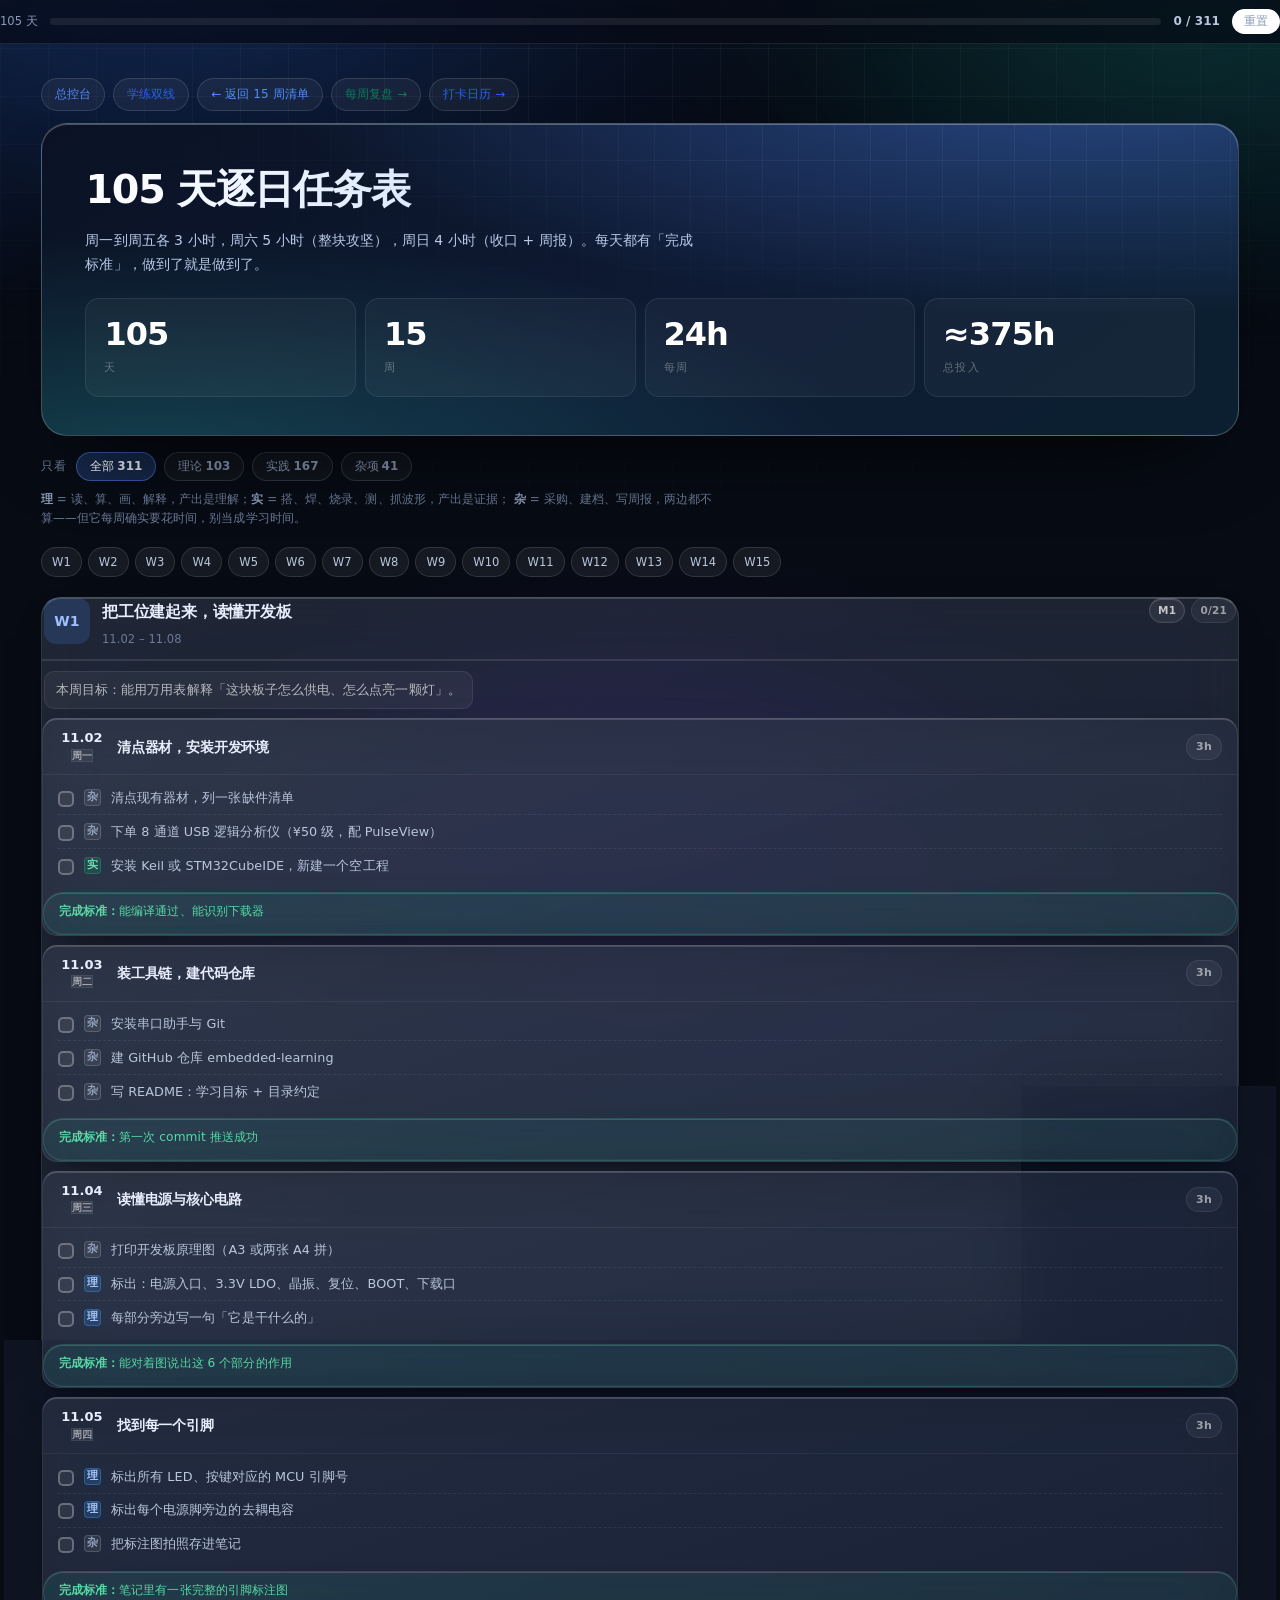
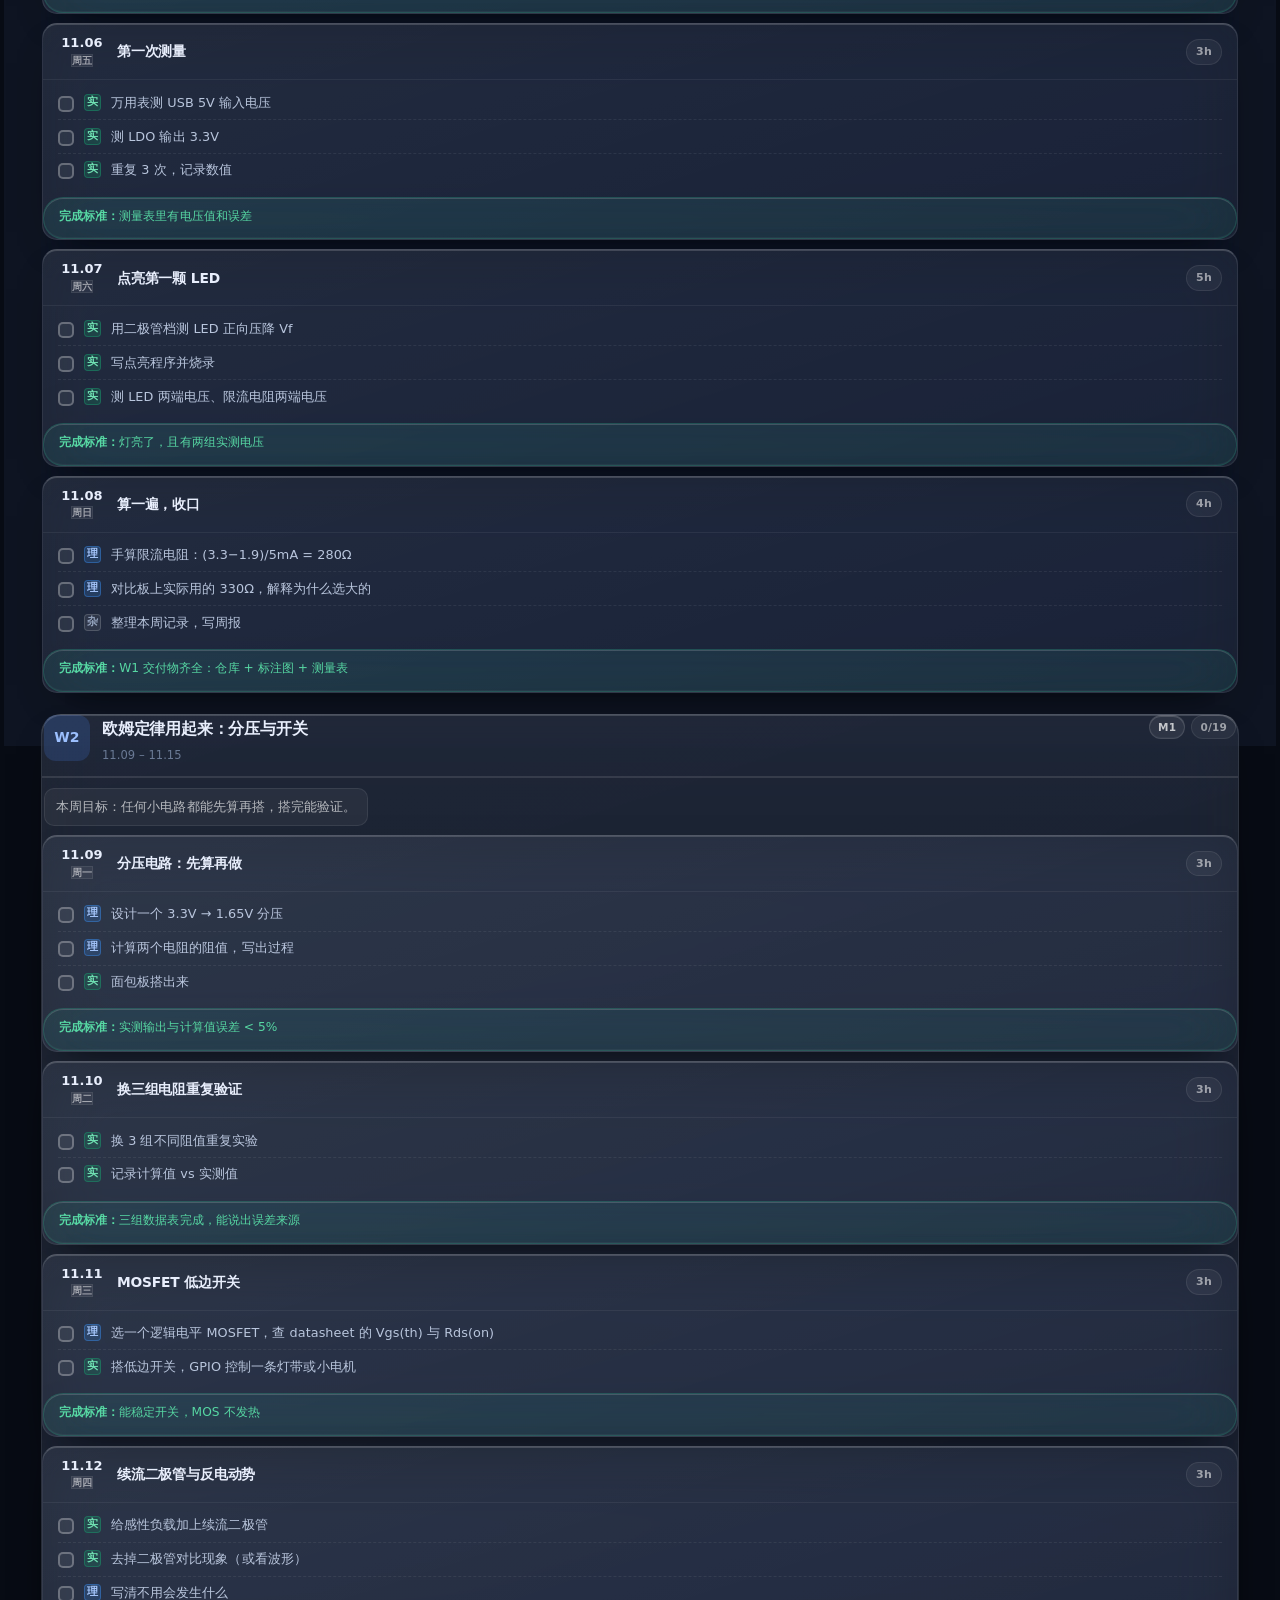
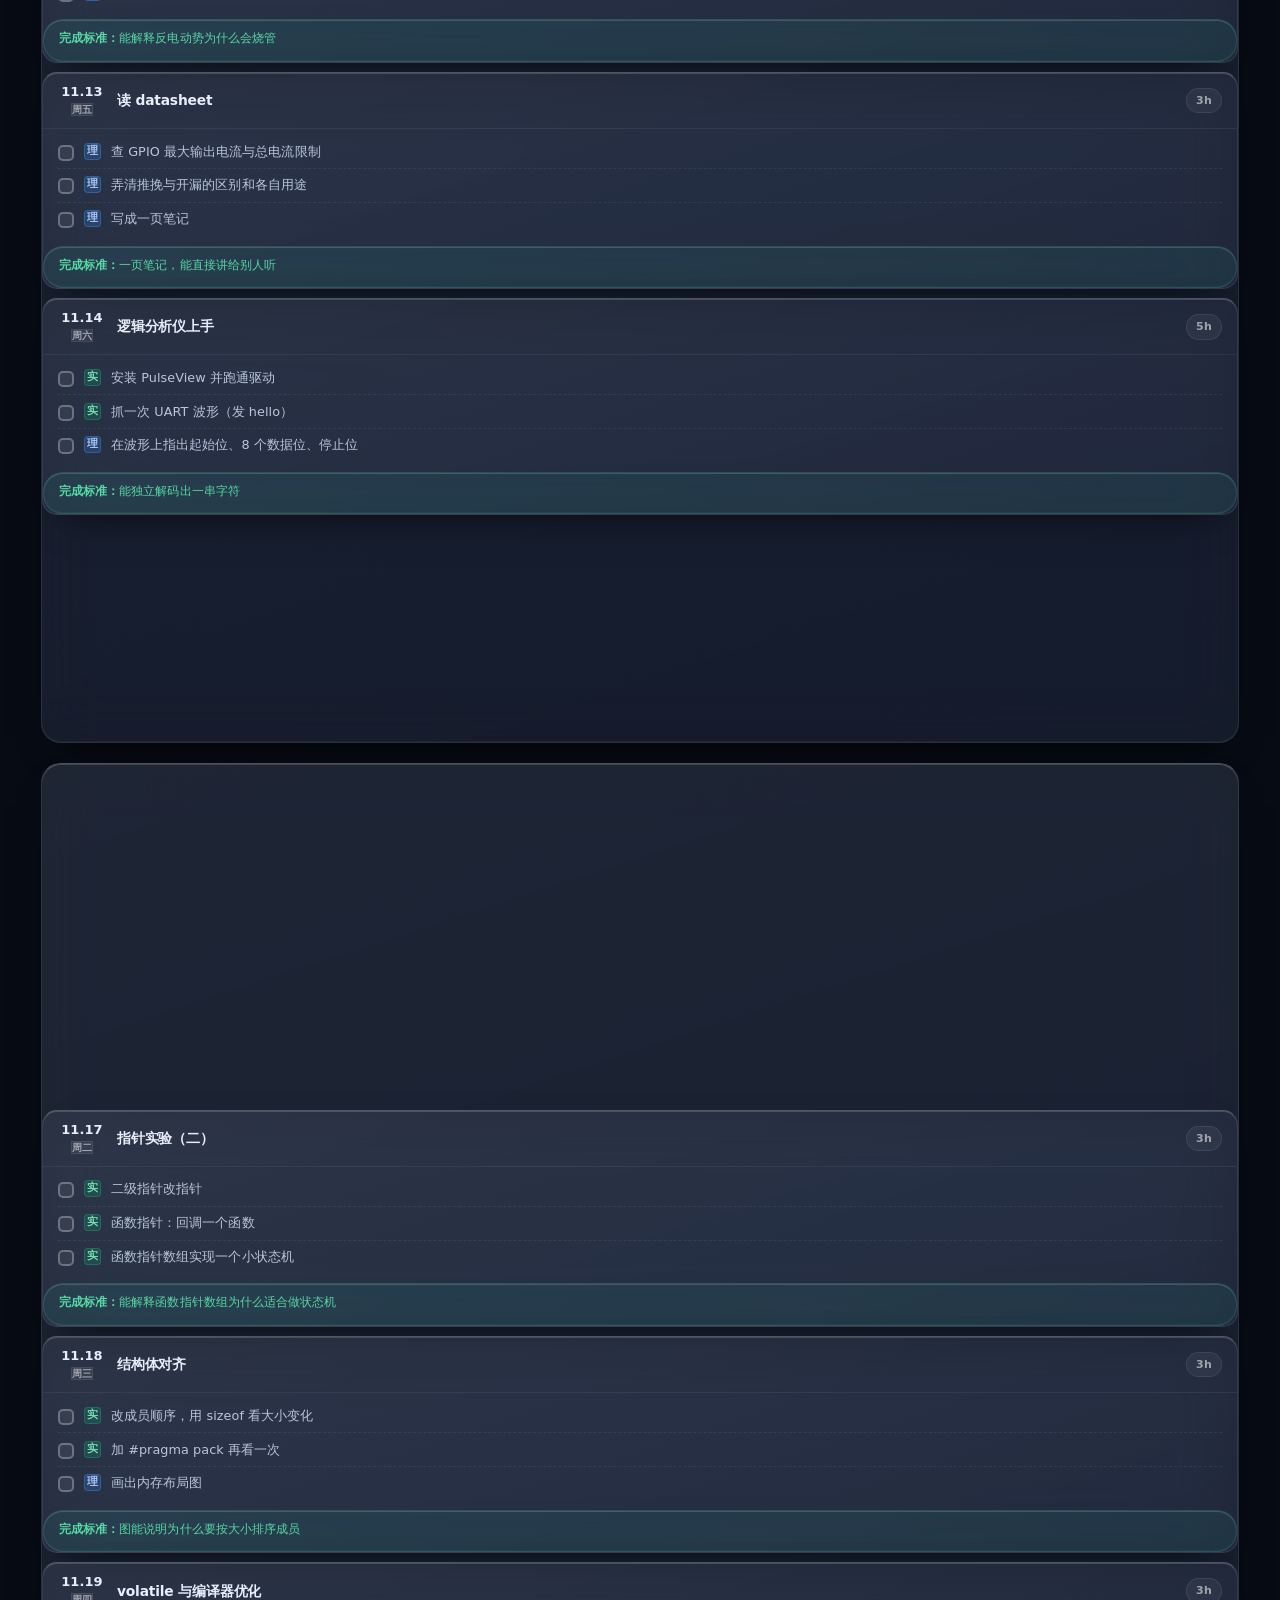
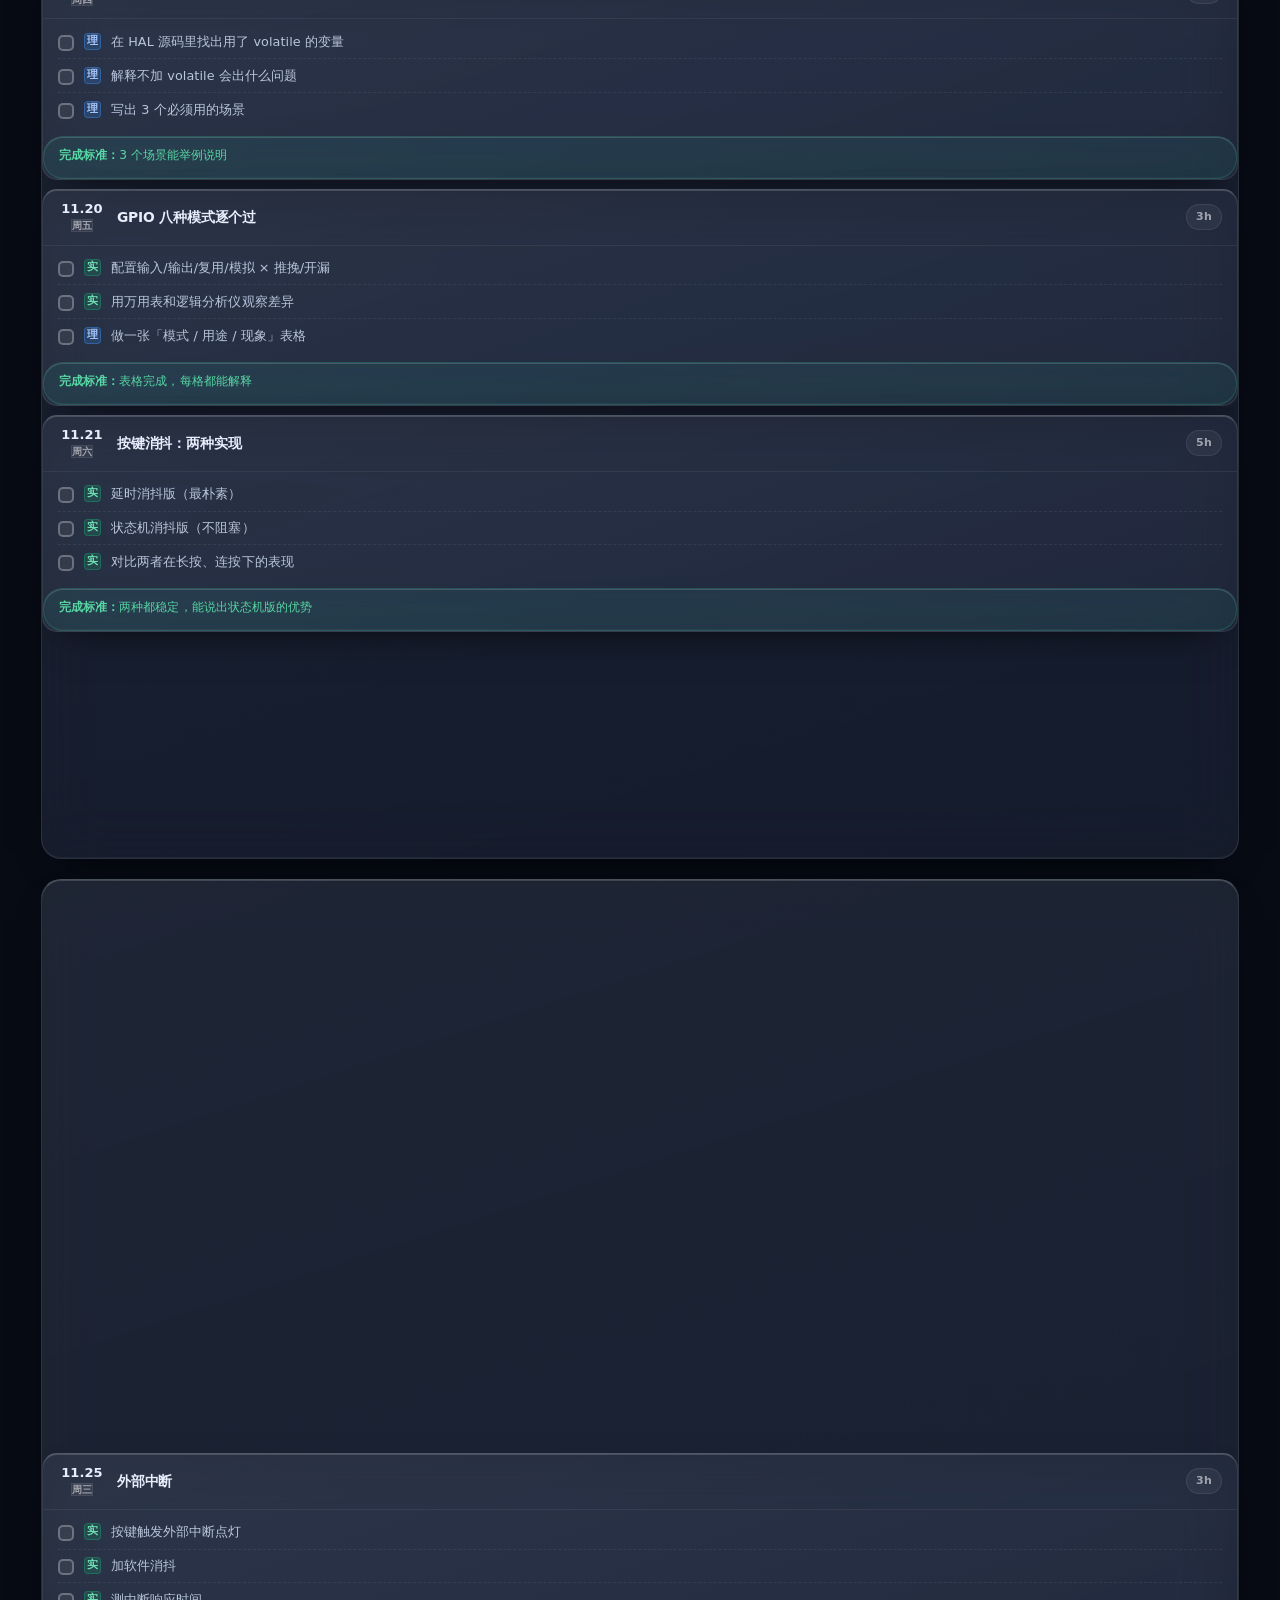
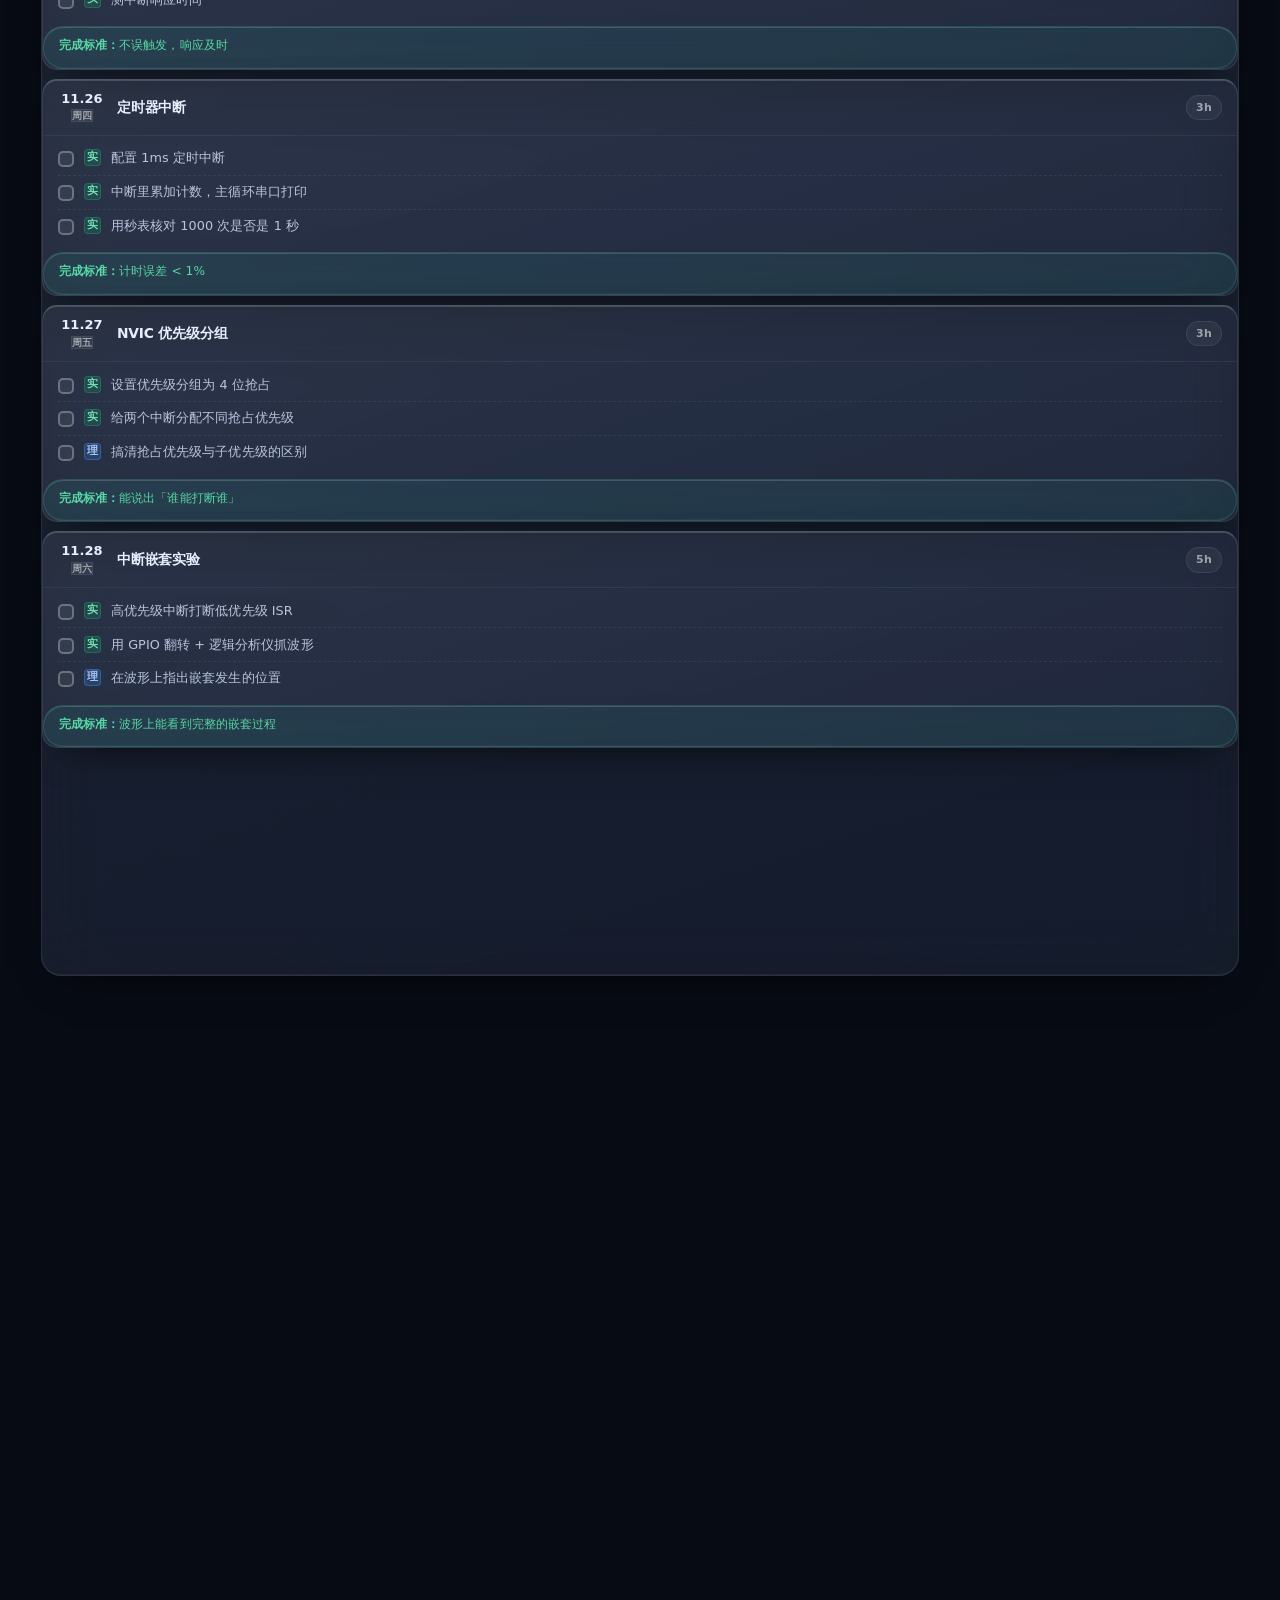
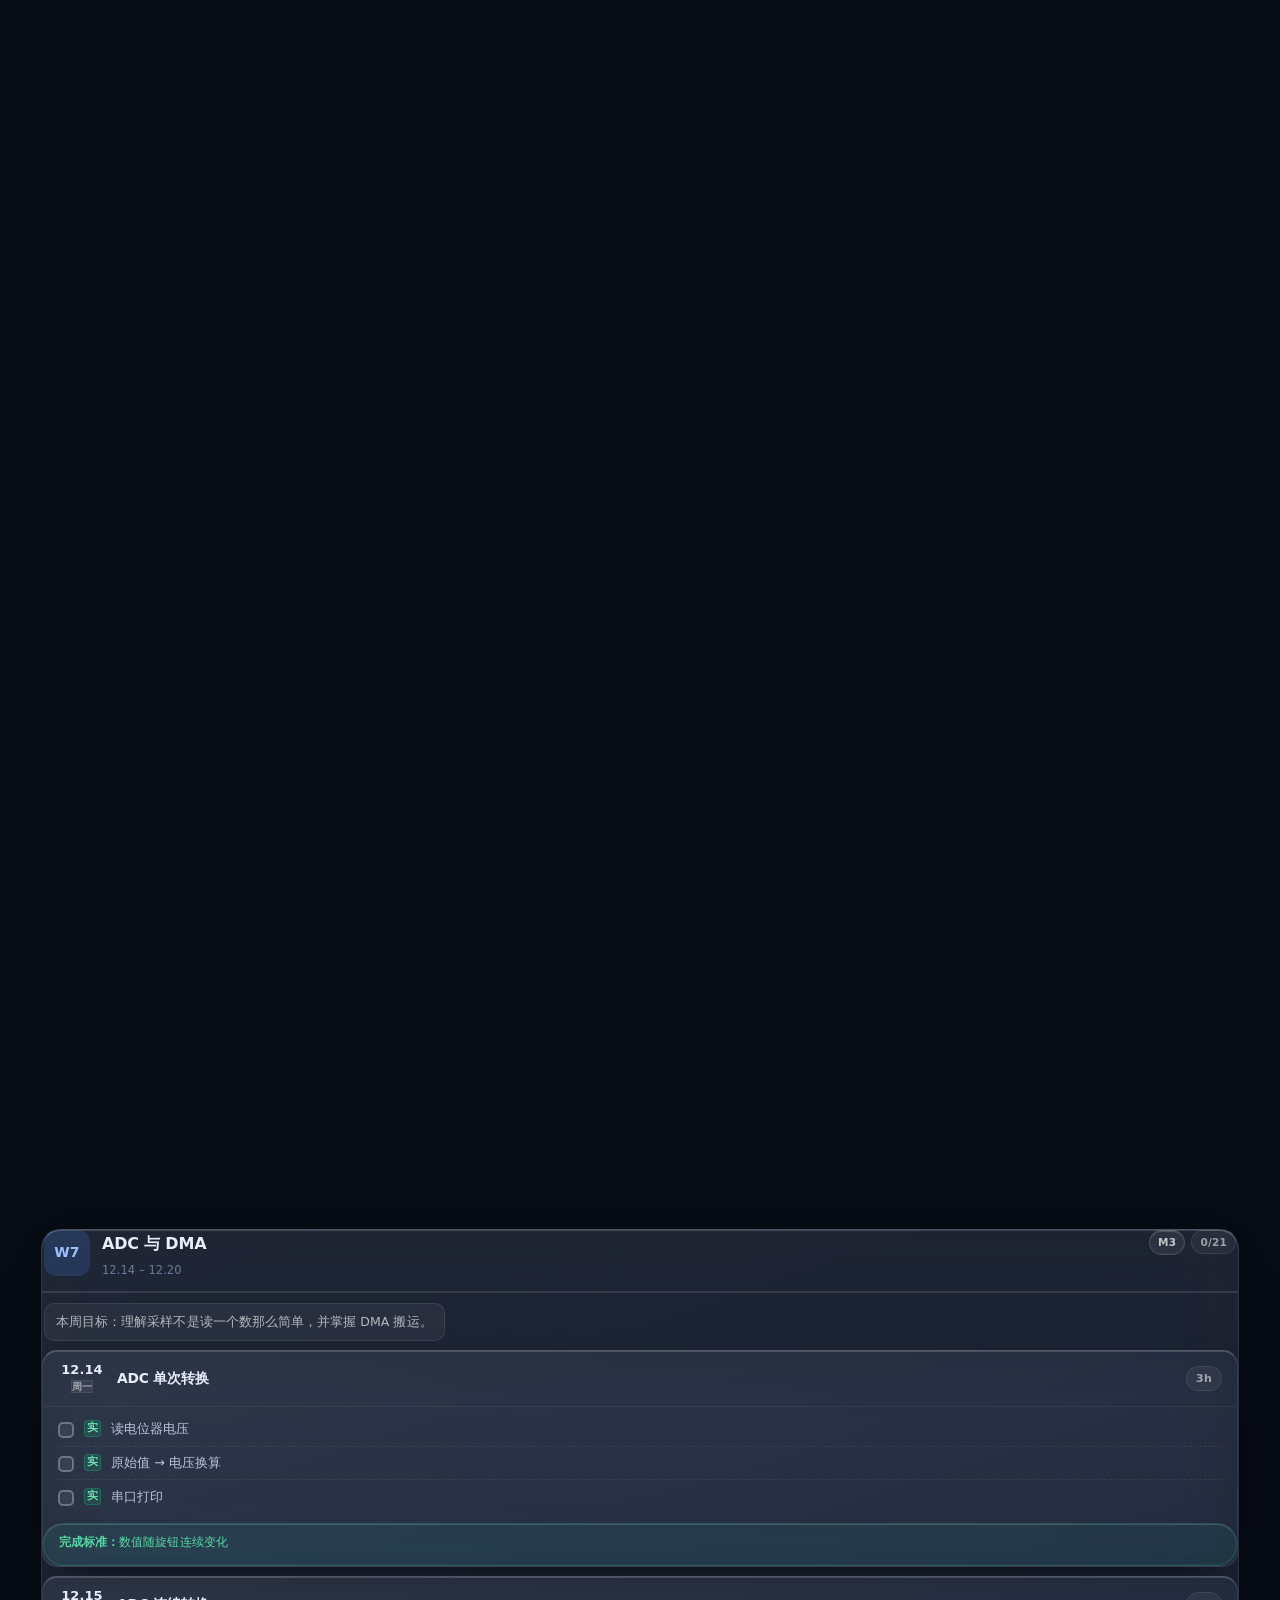
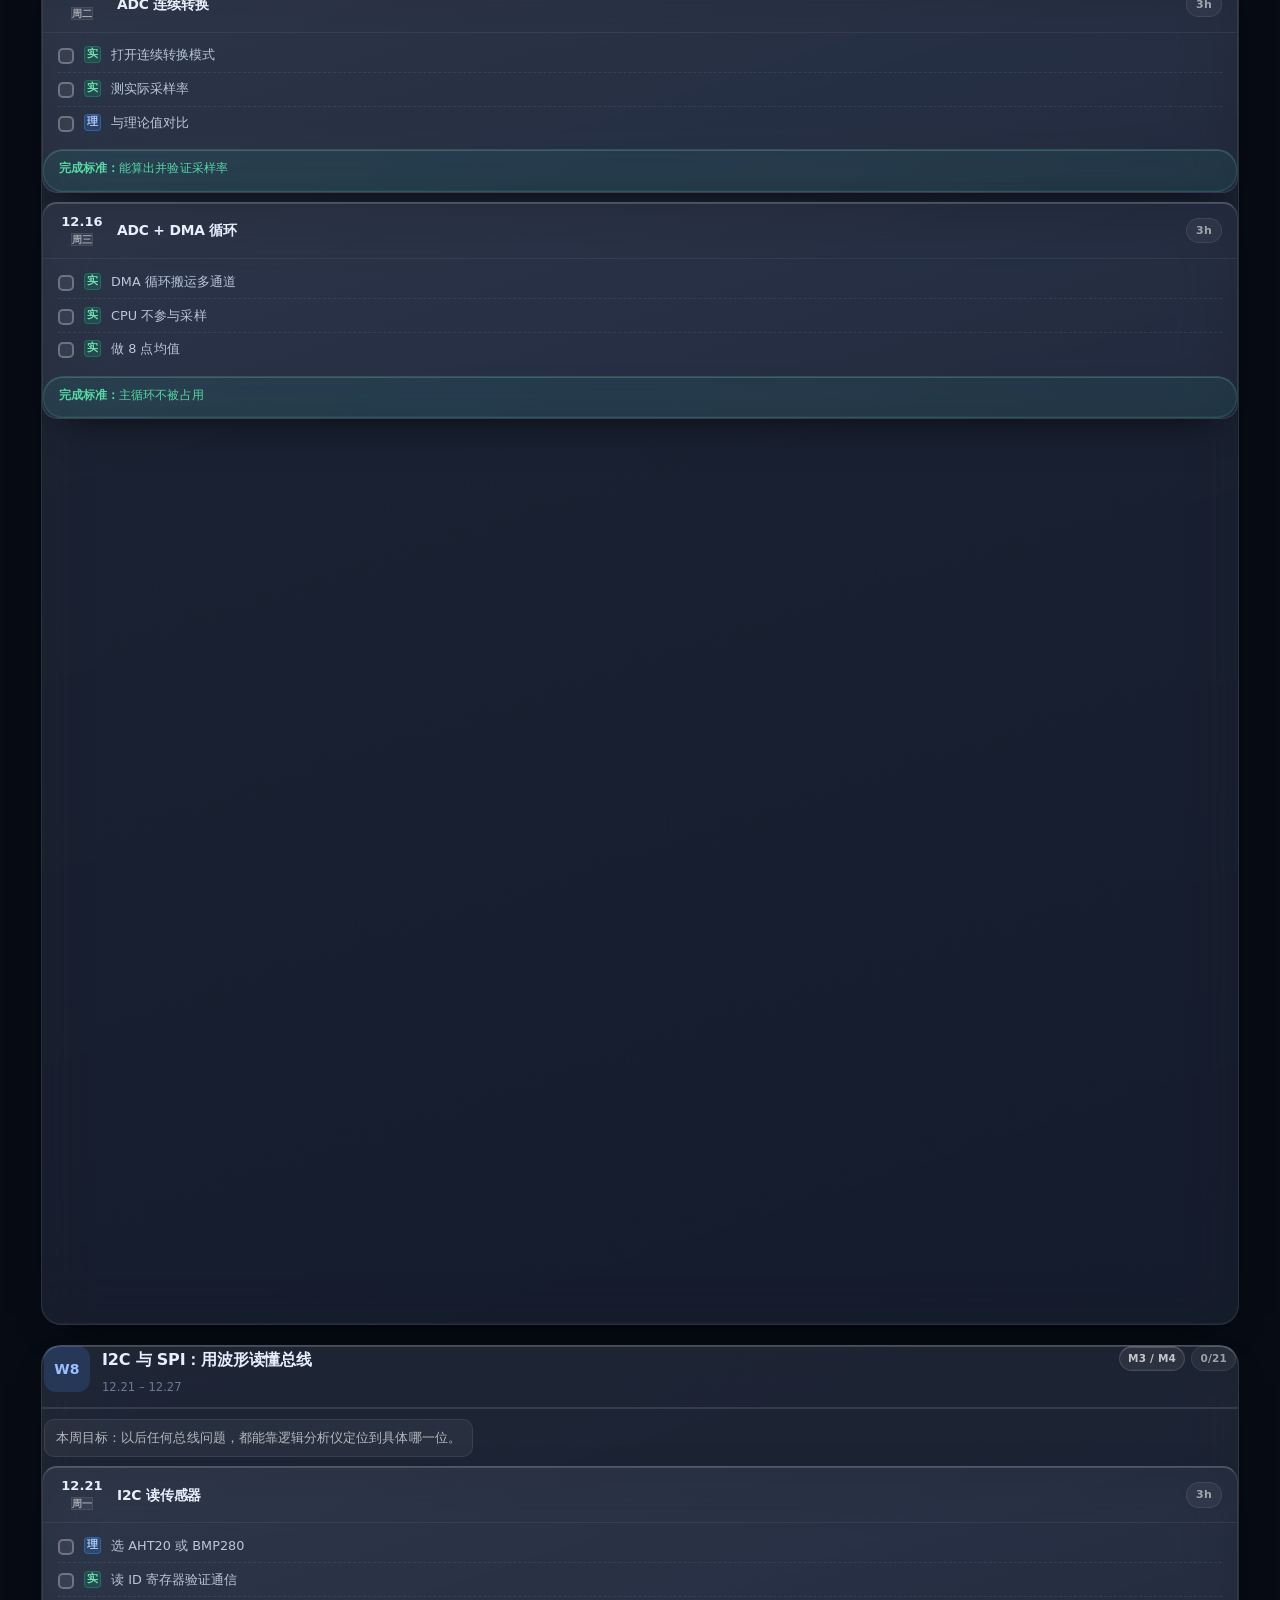
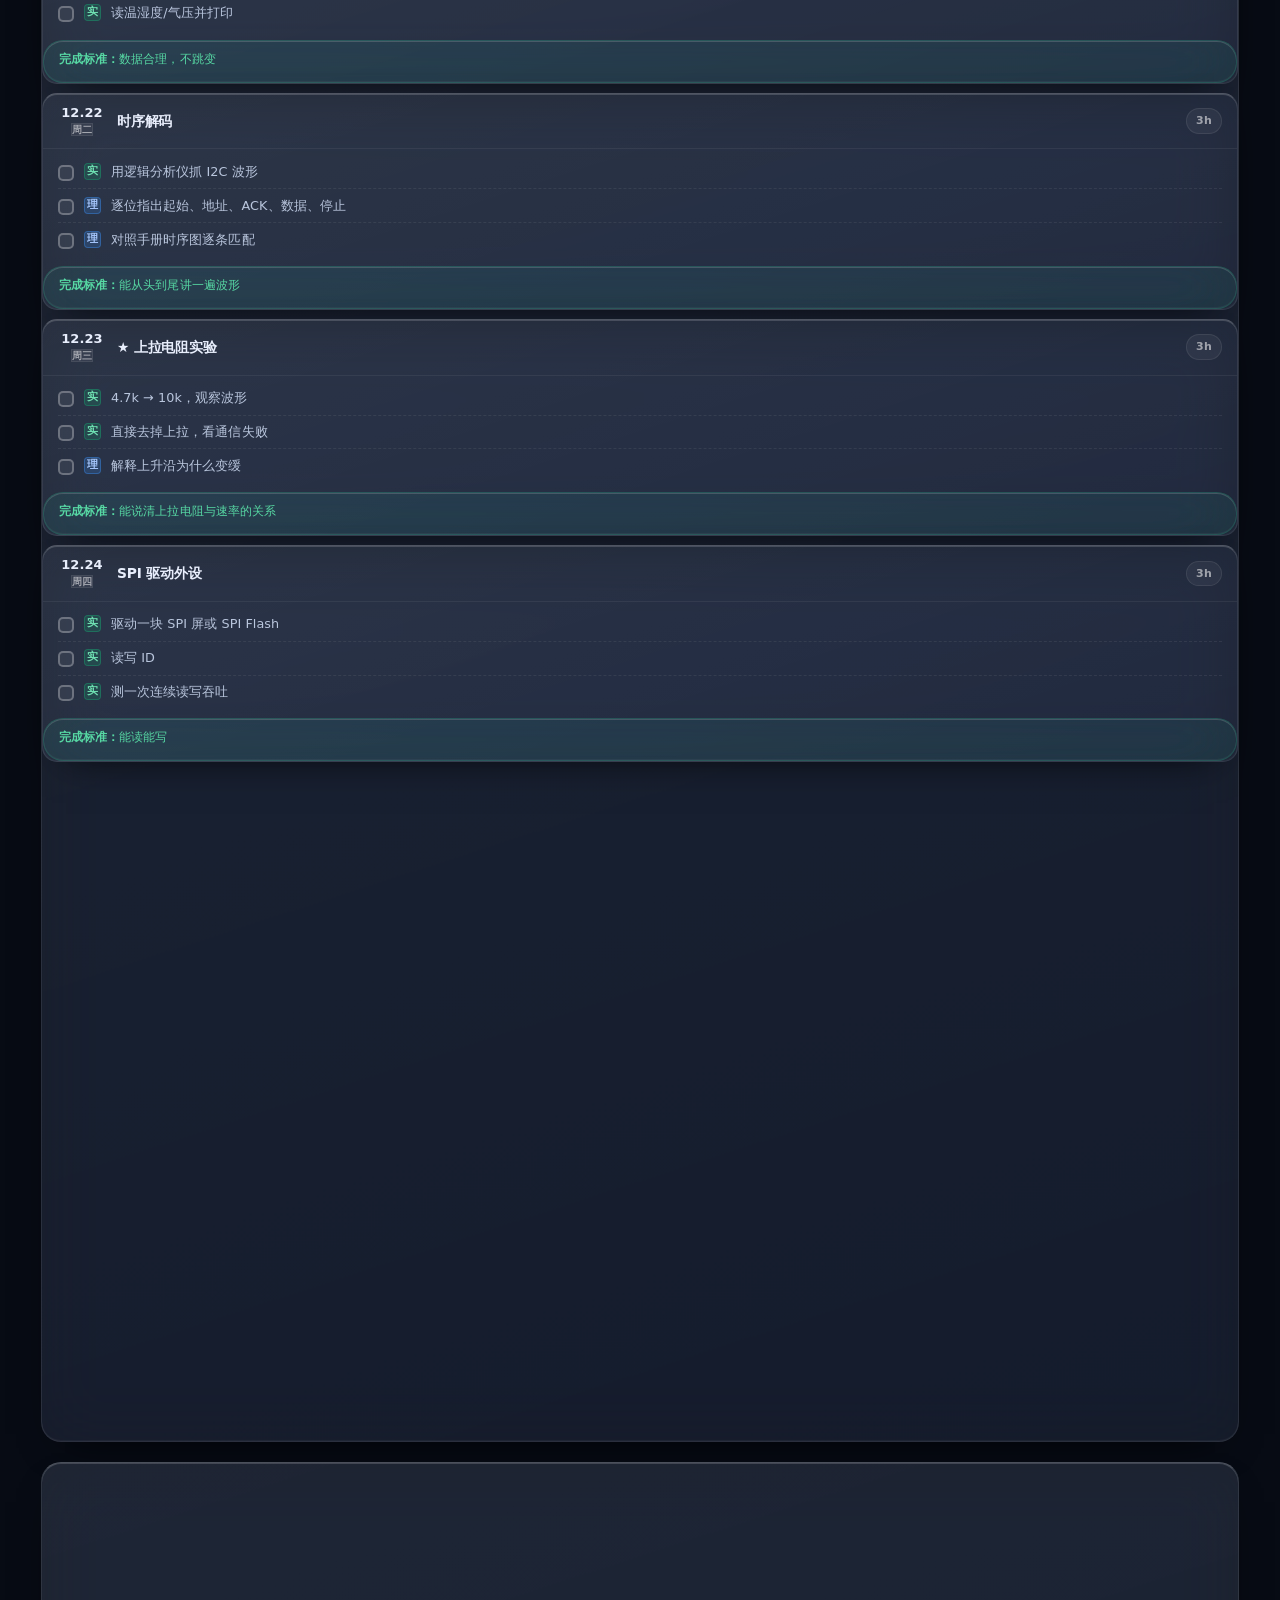
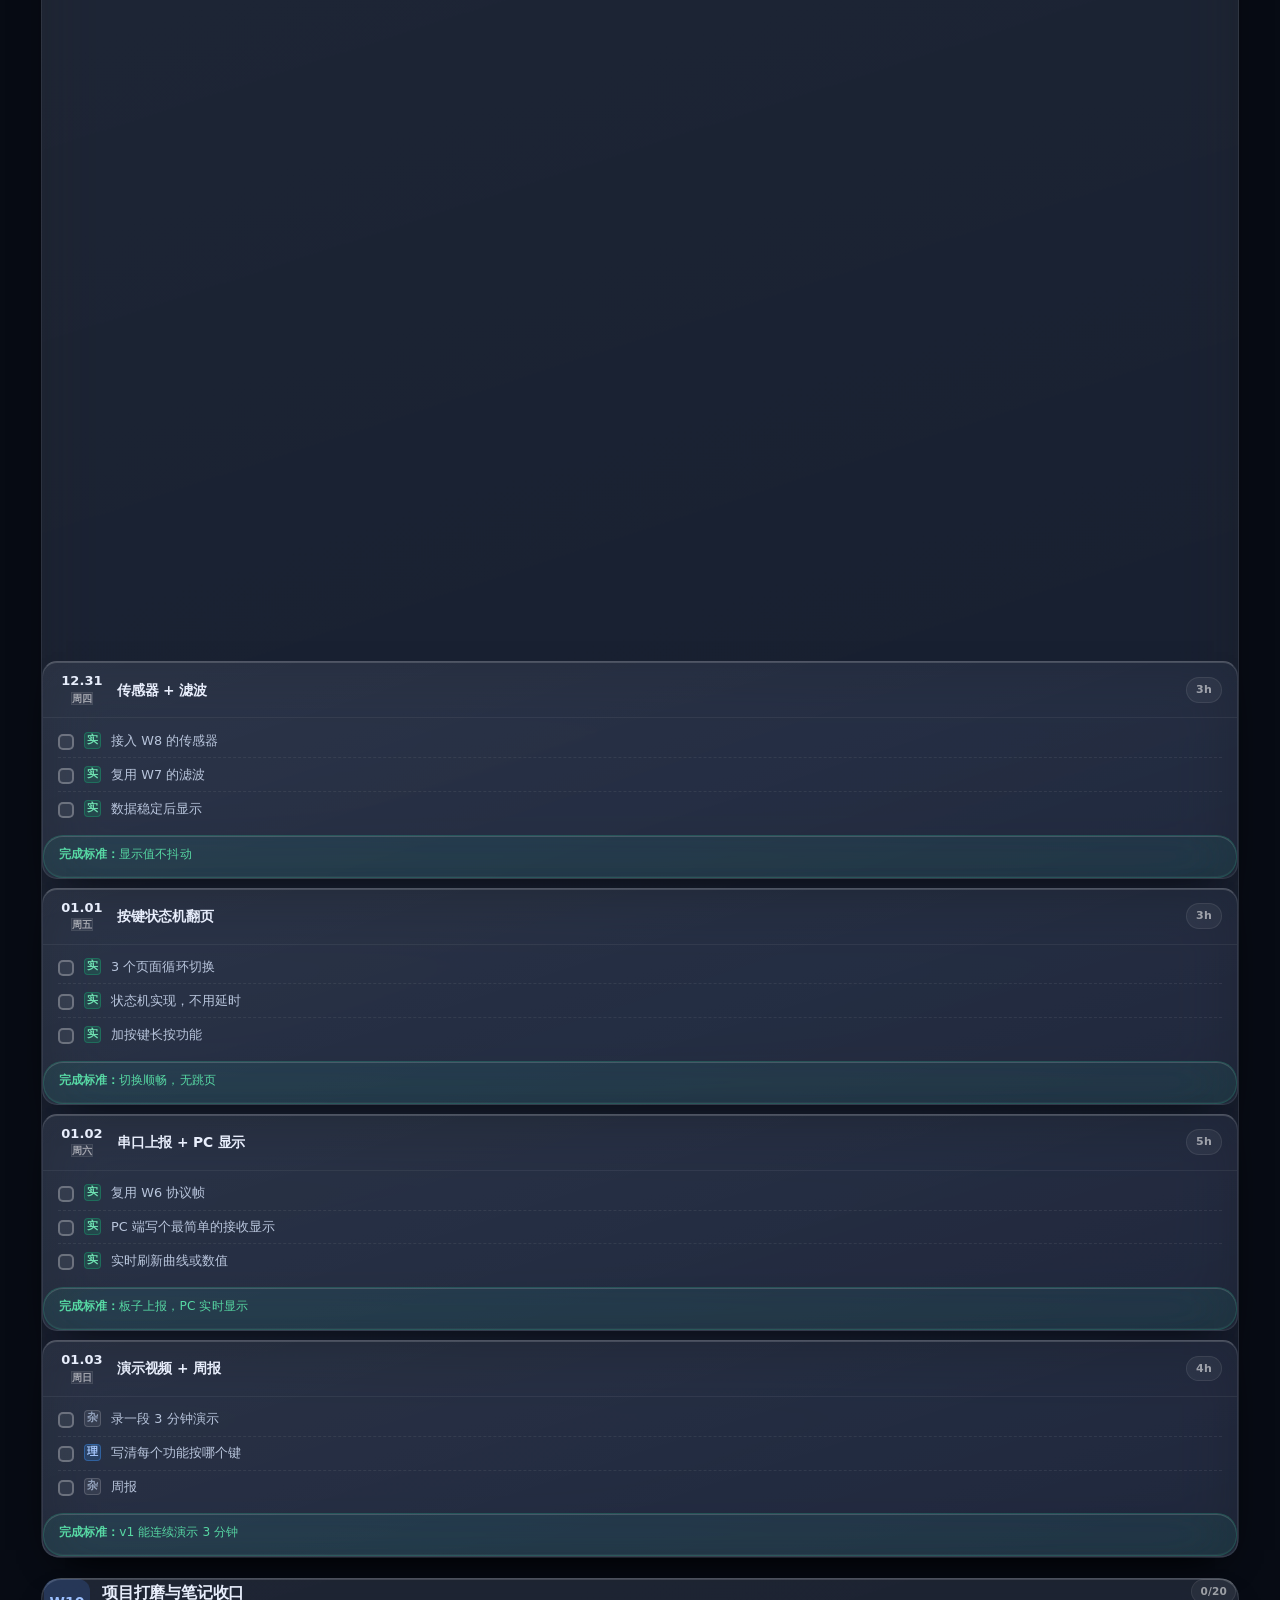
==== 105天逐日任务表.html @ 81064084 "初始化嵌入式学习站：14 个页面、设计系统与计划数据脚本 Co-Authored-By: Claude Sonnet 5 <noreply@anthropic.com>" ====
<!DOCTYPE html>
<html lang="zh-CN">
<head>
<meta charset="UTF-8">
<meta name="viewport" content="width=device-width, initial-scale=1">
<title>105 天逐日任务表 · 2026.11.02 → 2027.02.14</title>
<style>
  :root{
    --ink:#0f172a; --ink2:#334155; --ink3:#64748b; --ink4:#94a3b8;
    --line:#dde5f4; --line2:#eef2fa;
    --blue:#1d4ed8; --blue-soft:#eef3ff;
    --teal:#0f766e; --teal-soft:#e9faf6;
    --amber:#b45309; --amber-soft:#fff8e8;
    --green:#0b7a5a; --green-soft:#e9f9f2; --green-line:#cdeee0;
    --bg:#f5f7fc;
  }
  *{box-sizing:border-box}
  html{scroll-behavior:smooth;scroll-padding-top:86px}
  body{margin:0;color:var(--ink);line-height:1.68;
    font-family:"PingFang SC","Microsoft YaHei","Segoe UI",system-ui,-apple-system,sans-serif;
    background:radial-gradient(1000px 500px at 4% -8%,#e4edff 0%,transparent 58%),
               radial-gradient(900px 460px at 100% 1%,#e5f7f3 0%,transparent 52%),var(--bg);
    -webkit-font-smoothing:antialiased}

  .wrap{max-width:980px;margin:0 auto;padding:30px 20px 90px}

  /* sticky top */
  .topbar{position:sticky;top:0;z-index:50;background:rgba(245,247,252,.92);backdrop-filter:blur(10px);
    border-bottom:1px solid var(--line);margin:0 -20px;padding:9px 20px}
  .topbar-in{max-width:980px;margin:0 auto;display:flex;align-items:center;gap:12px}
  .topbar .lbl{font-size:11.5px;color:var(--ink3);white-space:nowrap}
  .bar{flex:1;height:7px;background:var(--line2);border-radius:99px;overflow:hidden}
  .bar i{display:block;height:100%;width:0;background:linear-gradient(90deg,#1d4ed8,#0f766e);border-radius:99px;transition:width .3s}
  .topbar .pct{font-size:12px;font-weight:800;color:var(--ink2);white-space:nowrap;font-variant-numeric:tabular-nums}
  .topbar button{border:1px solid var(--line);background:#fff;color:var(--ink3);font-size:11.5px;
    border-radius:999px;padding:4px 11px;cursor:pointer;font-family:inherit}
  .topbar button:hover{color:var(--blue);border-color:#bcd0f5}

  /* hero */
  .hero{background:linear-gradient(125deg,#071e4a 0%,#1d4ed8 54%,#0f766e 128%);
    border-radius:20px;padding:32px 34px 28px;color:#fff;position:relative;overflow:hidden;
    box-shadow:0 24px 54px -30px rgba(9,30,74,.7)}
  .hero::after{content:"";position:absolute;right:-80px;top:-110px;width:300px;height:300px;border-radius:50%;
    background:radial-gradient(circle,rgba(255,255,255,.18),transparent 62%)}
  .eyebrow{margin:0 0 8px;font-size:11px;letter-spacing:.32em;opacity:.66}
  .hero h1{margin:0;font-size:clamp(22px,3.1vw,31px);font-weight:800;letter-spacing:.02em}
  .hero .lead{margin:10px 0 0;max-width:620px;font-size:13.6px;opacity:.92}
  .facts{display:grid;grid-template-columns:repeat(auto-fit,minmax(126px,1fr));gap:9px;margin-top:22px}
  .fact{background:rgba(255,255,255,.12);border:1px solid rgba(255,255,255,.2);border-radius:10px;padding:10px 12px}
  .fact b{display:block;font-size:18px;font-weight:800;line-height:1.2}
  .fact span{font-size:11px;opacity:.8}

  /* week nav */
  .nav{margin-top:18px;display:flex;flex-wrap:wrap;gap:6px}
  .nav a{font-size:11.5px;text-decoration:none;color:var(--ink3);background:#fff;border:1px solid var(--line);
    border-radius:999px;padding:4px 10px;transition:.15s}
  .nav a:hover{background:var(--blue);color:#fff;border-color:var(--blue)}

  /* week block */
  .week{margin-top:26px}
  .wkhead{display:flex;align-items:flex-start;gap:12px;padding:0 2px 10px;border-bottom:2px solid var(--line);flex-wrap:wrap}
  .wkn{flex:0 0 auto;min-width:46px;height:46px;border-radius:12px;display:grid;place-items:center;
    background:linear-gradient(150deg,#1d4ed8,#2563eb);color:#fff;font-weight:800;font-size:14px}
  .wkt{flex:1;min-width:170px}
  .wkt h2{margin:0;font-size:16px;font-weight:800}
  .wkt .sub{font-size:11.5px;color:var(--ink4);margin-top:2px}
  .wkside{display:flex;gap:6px;align-items:center;flex-wrap:wrap}
  .pill{font-size:10.5px;border-radius:999px;padding:2px 8px;background:#fff;border:1px solid var(--line);color:var(--ink3);white-space:nowrap}
  .pill.mod{background:var(--teal-soft);border-color:#cdeee0;color:var(--teal);font-weight:700}
  .pill.cnt{font-variant-numeric:tabular-nums}

  .goal{margin:10px 2px 4px;font-size:12.5px;color:#1e3a8a;background:var(--blue-soft);border-radius:8px;padding:7px 11px}

  /* day card */
  .day{background:#fff;border:1px solid var(--line);border-radius:13px;margin-top:9px;overflow:hidden;
    box-shadow:0 8px 22px -26px rgba(15,23,42,.6)}
  .day-h{display:flex;align-items:center;gap:11px;padding:11px 15px;border-bottom:1px solid var(--line2);background:#fbfcff;flex-wrap:wrap}
  .date{flex:0 0 auto;text-align:center;min-width:48px;line-height:1.2}
  .date b{display:block;font-size:13px;font-weight:800;color:var(--ink)}
  .date span{font-size:10px;color:var(--ink4)}
  .day-h h3{margin:0;font-size:13.8px;font-weight:700;flex:1;min-width:150px}
  .hrs{font-size:11px;color:var(--ink3);background:#f3f7fd;border-radius:999px;padding:2px 9px;white-space:nowrap}
  .day-b{padding:6px 15px 10px}
  .day-b ul{list-style:none;margin:0;padding:0}
  .day-b li{border-bottom:1px dashed var(--line2)}
  .day-b li:last-child{border-bottom:none}
  .day-b label{display:flex;gap:10px;align-items:flex-start;padding:6.5px 0;cursor:pointer}
  input[type=checkbox]{appearance:none;-webkit-appearance:none;width:16px;height:16px;border:2px solid #c3d0ea;
    border-radius:5px;margin:3px 0 0;flex:0 0 auto;background:#fff;position:relative;cursor:pointer;transition:.15s}
  input[type=checkbox]:checked{background:var(--green);border-color:var(--green)}
  input[type=checkbox]:checked::after{content:"";position:absolute;left:4px;top:0.5px;width:4.5px;height:9px;
    border:solid #fff;border-width:0 2px 2px 0;transform:rotate(44deg)}
  .day-b span{font-size:12.8px;color:var(--ink2);line-height:1.55}
  input:checked + span,input:checked ~ span{color:#a3b1c7;text-decoration:line-through}
  .std{padding:8px 15px 11px;font-size:12.2px;color:var(--green);background:linear-gradient(180deg,#fff,#f7fdfa);
    border-top:1px solid var(--green-line)}
  .std b{font-weight:800}

  .rest .day-h{background:#fffaf2}
  .rest .hrs{background:#fff2df;color:#9a5b00}

  .foot{margin-top:32px;text-align:center;font-size:11.5px;color:var(--ink4)}
  .back{display:inline-block;margin-bottom:12px;font-size:12px;color:var(--blue);text-decoration:none;
    background:#fff;border:1px solid var(--line);border-radius:999px;padding:5px 13px}
  .back:hover{background:var(--blue);color:#fff;border-color:var(--blue)}

  /* ---- 理 / 实 / 杂 标签 ---- */
  .tg{display:inline-block;width:17px;height:17px;line-height:15px;text-align:center;
    font-size:11px;font-style:normal;font-weight:700;border-radius:4px;margin-top:1px;
    flex:0 0 auto;font-family:var(--font-mono,ui-monospace,monospace)}
  .tg-l{color:#a8c9ff;background:rgba(57,135,229,.22);border:1px solid rgba(57,135,229,.45)}
  .tg-p{color:#6fe0b2;background:rgba(25,158,112,.22);border:1px solid rgba(25,158,112,.45)}
  .tg-n{color:#93a3bd;background:rgba(255,255,255,.07);border:1px solid rgba(255,255,255,.16)}

  /* ---- 筛选 ---- */
  .filt{display:flex;align-items:center;gap:8px;flex-wrap:wrap;margin:16px 0 2px}
  .filt .fl-k{font-size:11.5px;color:var(--ink4);letter-spacing:.06em;margin-right:2px}
  .filt button{border:1px solid rgba(255,255,255,.13);background:rgba(255,255,255,.04);
    color:var(--ink3);font-size:12px;border-radius:999px;padding:5px 13px;cursor:pointer;
    font-family:inherit;font-variant-numeric:tabular-nums;transition:.16s;white-space:nowrap}
  .filt button:hover{color:var(--ink);border-color:rgba(255,255,255,.28)}
  .filt button.on{color:#fff;background:rgba(79,140,255,.22);border-color:rgba(79,140,255,.5)}
  .filt button b{font-weight:700;opacity:.72;margin-left:3px}
  .filt-note{margin:9px 0 0;font-size:11.8px;color:var(--ink4);line-height:1.65;max-width:90ch}
  .filt-note b{color:var(--ink3);font-weight:700}
  body.f-l .day-b li[data-t="实"],body.f-l .day-b li[data-t="杂"],
  body.f-p .day-b li[data-t="理"],body.f-p .day-b li[data-t="杂"],
  body.f-n .day-b li[data-t="理"],body.f-n .day-b li[data-t="实"]{display:none}
  .day.hide{display:none}

  @media (max-width:520px){
    .filt{gap:6px}
    .filt button{padding:5px 10px;font-size:11.5px}
  }

  @media (max-width:700px){
    .hero{padding:24px 18px}
    .wkn{min-width:40px;height:40px;font-size:13px}
  }
  @media (max-width:520px){
    html,body{overflow-x:hidden}
    .wrap{padding:16px 12px 70px}
    .topbar{margin:0 -12px;padding:8px 12px}
    .day-h,.day-b,.std{padding-left:12px;padding-right:12px}
  }
  @media print{
    body{background:#fff}
    .topbar,.nav{display:none}
    .week{break-inside:avoid}
    .day{box-shadow:none}
  }
</style>
  <link rel="stylesheet" href="assets/theme.css">
</head>
<body>

<div class="topbar">
  <div class="topbar-in">
    <span class="lbl">105 天</span>
    <div class="bar"><i id="fill"></i></div>
    <span class="pct" id="pct">0 / 0</span>
    <button id="reset">重置</button>
  </div>
</div>

<div class="wrap">
  <div style="display:flex;gap:8px;flex-wrap:wrap;margin-bottom:12px">
    <a class="back" style="margin-bottom:0" href="学习总控台.html">总控台</a>
    <a class="back" style="margin-bottom:0;color:#2563eb;border-color:#cfdcff" href="学练双线.html">学练双线</a>
    <a class="back" style="margin-bottom:0" href="15周逐周任务清单.html">← 返回 15 周清单</a>
    <a class="back" style="margin-bottom:0;color:#0b7a5a;border-color:#cdeee0" href="每周复盘-周报.html">每周复盘 →</a>
    <a class="back" style="margin-bottom:0;color:#2563eb;border-color:#cfdcff" href="打卡日历.html">打卡日历 →</a>
  </div>

  <header class="hero">
    <h1>105 天逐日任务表</h1>
    <p class="lead">周一到周五各 3 小时，周六 5 小时（整块攻坚），周日 4 小时（收口 + 周报）。每天都有「完成标准」，做到了就是做到了。</p>
    <div class="facts">
      <div class="fact"><b>105</b><span>天</span></div>
      <div class="fact"><b>15</b><span>周</span></div>
      <div class="fact"><b>24h</b><span>每周</span></div>
      <div class="fact"><b>≈375h</b><span>总投入</span></div>
    </div>
  </header>

  <div class="filt" id="filt">
    <span class="fl-k">只看</span>
    <button data-f="all" class="on">全部<b></b></button>
    <button data-f="理">理论<b></b></button>
    <button data-f="实">实践<b></b></button>
    <button data-f="杂">杂项<b></b></button>
  </div>
  <p class="filt-note">
    <b>理</b> = 读、算、画、解释，产出是理解；<b>实</b> = 搭、焊、烧录、测、抓波形，产出是证据；
    <b>杂</b> = 采购、建档、写周报，两边都不算——但它每周确实要花时间，别当成学习时间。
  </p>

  <nav class="nav" id="nav"></nav>
  <div id="plan"></div>

  <p class="foot">105 天逐日任务表 · 2026.11.02 → 2027.02.14</p>
</div>

<script>
const PLAN = [
{w:1, range:"11.02 – 11.08", theme:"把工位建起来，读懂开发板", mod:"M1",
 goal:"能用万用表解释「这块板子怎么供电、怎么点亮一颗灯」。",
 days:[
 {d:"11.02",wd:"周一",h:"3h",t:"清点器材，安装开发环境",ta:["清点现有器材，列一张缺件清单","下单 8 通道 USB 逻辑分析仪（¥50 级，配 PulseView）","安装 Keil 或 STM32CubeIDE，新建一个空工程"],tp:"杂杂实",st:"能编译通过、能识别下载器"},
 {d:"11.03",wd:"周二",h:"3h",t:"装工具链，建代码仓库",ta:["安装串口助手与 Git","建 GitHub 仓库 embedded-learning","写 README：学习目标 + 目录约定"],tp:"杂杂杂",st:"第一次 commit 推送成功"},
 {d:"11.04",wd:"周三",h:"3h",t:"读懂电源与核心电路",ta:["打印开发板原理图（A3 或两张 A4 拼）","标出：电源入口、3.3V LDO、晶振、复位、BOOT、下载口","每部分旁边写一句「它是干什么的」"],tp:"杂理理",st:"能对着图说出这 6 个部分的作用"},
 {d:"11.05",wd:"周四",h:"3h",t:"找到每一个引脚",ta:["标出所有 LED、按键对应的 MCU 引脚号","标出每个电源脚旁边的去耦电容","把标注图拍照存进笔记"],tp:"理理杂",st:"笔记里有一张完整的引脚标注图"},
 {d:"11.06",wd:"周五",h:"3h",t:"第一次测量",ta:["万用表测 USB 5V 输入电压","测 LDO 输出 3.3V","重复 3 次，记录数值"],tp:"实实实",st:"测量表里有电压值和误差"},

 {d:"11.07",wd:"周六",h:"5h",t:"点亮第一颗 LED",ta:["用二极管档测 LED 正向压降 Vf","写点亮程序并烧录","测 LED 两端电压、限流电阻两端电压"],tp:"实实实",st:"灯亮了，且有两组实测电压"},
 {d:"11.08",wd:"周日",h:"4h",t:"算一遍，收口",ta:["手算限流电阻：(3.3−1.9)/5mA = 280Ω","对比板上实际用的 330Ω，解释为什么选大的","整理本周记录，写周报"],tp:"理理杂",st:"W1 交付物齐全：仓库 + 标注图 + 测量表"}
]},

{w:2, range:"11.09 – 11.15", theme:"欧姆定律用起来：分压与开关", mod:"M1",
 goal:"任何小电路都能先算再搭，搭完能验证。",
 days:[
 {d:"11.09",wd:"周一",h:"3h",t:"分压电路：先算再做",ta:["设计一个 3.3V → 1.65V 分压","计算两个电阻的阻值，写出过程","面包板搭出来"],tp:"理理实",st:"实测输出与计算值误差 < 5%"},
 {d:"11.10",wd:"周二",h:"3h",t:"换三组电阻重复验证",ta:["换 3 组不同阻值重复实验","记录计算值 vs 实测值"],tp:"实实",st:"三组数据表完成，能说出误差来源"},
 {d:"11.11",wd:"周三",h:"3h",t:"MOSFET 低边开关",ta:["选一个逻辑电平 MOSFET，查 datasheet 的 Vgs(th) 与 Rds(on)","搭低边开关，GPIO 控制一条灯带或小电机"],tp:"理实",st:"能稳定开关，MOS 不发热"},
 {d:"11.12",wd:"周四",h:"3h",t:"续流二极管与反电动势",ta:["给感性负载加上续流二极管","去掉二极管对比现象（或看波形）","写清不用会发生什么"],tp:"实实理",st:"能解释反电动势为什么会烧管"},
 {d:"11.13",wd:"周五",h:"3h",t:"读 datasheet",ta:["查 GPIO 最大输出电流与总电流限制","弄清推挽与开漏的区别和各自用途","写成一页笔记"],tp:"理理理",st:"一页笔记，能直接讲给别人听"},
 {d:"11.14",wd:"周六",h:"5h",t:"逻辑分析仪上手",ta:["安装 PulseView 并跑通驱动","抓一次 UART 波形（发 hello）","在波形上指出起始位、8 个数据位、停止位"],tp:"实实理",st:"能独立解码出一串字符"},
 {d:"11.15",wd:"周日",h:"4h",t:"上拉电阻实验 + 收口",ta:["用 GPIO 翻转观察上升沿","换 4.7k / 10k 上拉对比波形","整理 3 份实验记录 + 误差分析 + 周报"],tp:"实实杂",st:"W2 交付物齐全"}
]},

{w:3, range:"11.16 – 11.22", theme:"C 深水区 + GPIO 八种模式", mod:"M2 / M3",
 goal:"指针和内存不再是黑箱；GPIO 每种模式都知道什么时候用。",
 days:[
 {d:"11.16",wd:"周一",h:"3h",t:"指针实验（一）",ta:["数组名退化：sizeof 与 & 的差异","用指针和下标两种方式遍历数组","指针做函数参数修改调用方变量"],tp:"理实实",st:"3 个小程序跑通并能解释每行"},
 {d:"11.17",wd:"周二",h:"3h",t:"指针实验（二）",ta:["二级指针改指针","函数指针：回调一个函数","函数指针数组实现一个小状态机"],tp:"实实实",st:"能解释函数指针数组为什么适合做状态机"},
 {d:"11.18",wd:"周三",h:"3h",t:"结构体对齐",ta:["改成员顺序，用 sizeof 看大小变化","加 #pragma pack 再看一次","画出内存布局图"],tp:"实实理",st:"图能说明为什么要按大小排序成员"},
 {d:"11.19",wd:"周四",h:"3h",t:"volatile 与编译器优化",ta:["在 HAL 源码里找出用了 volatile 的变量","解释不加 volatile 会出什么问题","写出 3 个必须用的场景"],tp:"理理理",st:"3 个场景能举例说明"},
 {d:"11.20",wd:"周五",h:"3h",t:"GPIO 八种模式逐个过",ta:["配置输入/输出/复用/模拟 × 推挽/开漏","用万用表和逻辑分析仪观察差异","做一张「模式 / 用途 / 现象」表格"],tp:"实实理",st:"表格完成，每格都能解释"},
 {d:"11.21",wd:"周六",h:"5h",t:"按键消抖：两种实现",ta:["延时消抖版（最朴素）","状态机消抖版（不阻塞）","对比两者在长按、连按下的表现"],tp:"实实实",st:"两种都稳定，能说出状态机版的优势"},
 {d:"11.22",wd:"周日",h:"4h",t:"收口",ta:["整理 9 个 demo 到 c-basics/ 与 gpio/","写《GPIO 八种模式什么时候用》","提交 + 周报"],tp:"杂理杂",st:"仓库里每个 demo 都有一句说明"}
]},

{w:4, range:"11.23 – 11.29", theme:"时钟树与中断", mod:"M3",
 goal:"知道程序从复位到 main 发生了什么，中断为什么能打断主循环。",
 days:[
 {d:"11.23",wd:"周一",h:"3h",t:"手绘时钟树",ta:["画 HSE → PLL → SYSCLK → AHB/APB1/APB2","标出每一级的频率","标出哪些外设挂在哪个总线上"],tp:"理理理",st:"图能讲清 5 分钟不卡壳"},
 {d:"11.24",wd:"周二",h:"3h",t:"改时钟并验证",ta:["把系统时钟从 72MHz 改到 48MHz","用串口波特率是否错乱来验证","用延时函数点灯看快慢变化"],tp:"实实实",st:"现象明显变化，能证明真的改了"},
 {d:"11.25",wd:"周三",h:"3h",t:"外部中断",ta:["按键触发外部中断点灯","加软件消抖","测中断响应时间"],tp:"实实实",st:"不误触发，响应及时"},
 {d:"11.26",wd:"周四",h:"3h",t:"定时器中断",ta:["配置 1ms 定时中断","中断里累加计数，主循环串口打印","用秒表核对 1000 次是否是 1 秒"],tp:"实实实",st:"计时误差 < 1%"},
 {d:"11.27",wd:"周五",h:"3h",t:"NVIC 优先级分组",ta:["设置优先级分组为 4 位抢占","给两个中断分配不同抢占优先级","搞清抢占优先级与子优先级的区别"],tp:"实实理",st:"能说出「谁能打断谁」"},
 {d:"11.28",wd:"周六",h:"5h",t:"中断嵌套实验",ta:["高优先级中断打断低优先级 ISR","用 GPIO 翻转 + 逻辑分析仪抓波形","在波形上指出嵌套发生的位置"],tp:"实实理",st:"波形上能看到完整的嵌套过程"},
 {d:"11.29",wd:"周日",h:"4h",t:"启动流程 + ISR 规范",ta:["画流程图：复位 → 取向量表 → Reset_Handler → SystemInit → main","写清楚 ISR 里该做什么、不该做什么","周报"],tp:"理理杂",st:"能背出启动流程，ISR 原则写满一页"}
]},

{w:5, range:"11.30 – 12.06", theme:"定时器与 PWM", mod:"M3",
 goal:"能算出任何定时参数，并用仪器验证它是对的。",
 days:[
 {d:"11.30",wd:"周一",h:"3h",t:"定时器参数计算",ta:["写出定时公式：T = (PSC+1)(ARR+1)/fclk","算 1ms 中断的两组不同参数组合","实际配置并验证"],tp:"理理实",st:"计算笔记有公式、数值、验证结果"},
 {d:"12.01",wd:"周二",h:"3h",t:"PWM 呼吸灯",ta:["配置一路 PWM 输出","循环改占空比做呼吸效果","调周期到肉眼不闪"],tp:"实实实",st:"呼吸平滑，无频闪"},
 {d:"12.02",wd:"周三",h:"3h",t:"测量占空比",ta:["逻辑分析仪测实际占空比","对比代码里设置的值","换 3 个占空比各测一次"],tp:"实实实",st:"误差 < 2%，能说出偏差原因"},
 {d:"12.03",wd:"周四",h:"3h",t:"输入捕获测频率",ta:["配置输入捕获","测一个外部方波的频率与占空比","与信号源（或另一路 PWM）核对"],tp:"实实实",st:"读数与设定值一致"},
 {d:"12.04",wd:"周五",h:"3h",t:"PWM 驱动舵机",ta:["配置 50Hz、脉宽 0.5–2.5ms","写角度→脉宽的换算函数","让舵机转到 0°、90°、180°"],tp:"实实实",st:"三个角度都准确到位"},
 {d:"12.05",wd:"周六",h:"5h",t:"扫角与抖动排查",ta:["0→180→0 连续扫角","观察抖动，测舵机供电电压跌落","找出抖动根因（多半是电源）"],tp:"实实理",st:"能说出抖动原因和解决办法"},
 {d:"12.06",wd:"周日",h:"4h",t:"收口",ta:["保存 3 张波形截图并标注参数","整理定时器计算笔记","周报"],tp:"杂理杂",st:"W5 交付物齐全"}
]},

{w:6, range:"12.07 – 12.13", theme:"UART 与自己的通信协议", mod:"M3 / M7",
 goal:"从「能收发字节」升级到「能设计一套可靠的帧协议」。",
 days:[
 {d:"12.07",wd:"周一",h:"3h",t:"UART 轮询版",ta:["轮询方式收发字符串","做回显测试","记录阻塞时主循环的表现"],tp:"实实实",st:"能回显，但知道它为什么不好"},
 {d:"12.08",wd:"周二",h:"3h",t:"UART 中断版",ta:["改成接收中断","连续发 100 字节看是否丢包","加简单的缓冲"],tp:"实实实",st:"100 字节不丢"},
 {d:"12.09",wd:"周三",h:"3h",t:"UART + DMA",ta:["DMA 接收 + 空闲中断","三种方式对比 CPU 占用","写成对比表"],tp:"实实理",st:"对比表能看出 DMA 的优势"},
 {d:"12.10",wd:"周四",h:"3h",t:"手写接收环形缓冲",ta:["不用 HAL 回调，自己写环形缓冲","实现 is_empty / is_full / push / pop","高波特率压测"],tp:"实实实",st:"115200 持续灌数据不丢"},
 {d:"12.11",wd:"周五",h:"3h",t:"设计协议帧",ta:["定帧格式：帧头2B + 长度1B + 命令1B + 数据N + CRC16 2B","画成表格，写清每个字段","实现 CRC16 位运算版"],tp:"理理实",st:"帧格式定稿，CRC 自测通过"},
 {d:"12.12",wd:"周六",h:"5h",t:"解析状态机",ta:["实现 CRC16 查表版，验证与位运算一致","写解析状态机：半包、粘包、CRC 错误","三种异常各造一次数据验证"],tp:"实实实",st:"三种异常都能正确恢复"},
 {d:"12.13",wd:"周日",h:"4h",t:"联调 + 协议文档",ta:["PC ↔ 板子双向收发跑通","故意发错包看容错","写协议文档 + 周报"],tp:"实实杂",st:"W6 交付物齐全"}
]},

{w:7, range:"12.14 – 12.20", theme:"ADC 与 DMA", mod:"M3",
 goal:"理解采样不是读一个数那么简单，并掌握 DMA 搬运。",
 days:[
 {d:"12.14",wd:"周一",h:"3h",t:"ADC 单次转换",ta:["读电位器电压","原始值 → 电压换算","串口打印"],tp:"实实实",st:"数值随旋钮连续变化"},
 {d:"12.15",wd:"周二",h:"3h",t:"ADC 连续转换",ta:["打开连续转换模式","测实际采样率","与理论值对比"],tp:"实实理",st:"能算出并验证采样率"},
 {d:"12.16",wd:"周三",h:"3h",t:"ADC + DMA 循环",ta:["DMA 循环搬运多通道","CPU 不参与采样","做 8 点均值"],tp:"实实实",st:"主循环不被占用"},
 {d:"12.17",wd:"周四",h:"3h",t:"采样时间实验",ta:["同一电压用 3 种采样时间各测 10 次","记录最大最小值与波动","画出对比表"],tp:"实实理",st:"能说出采样时间与精度的关系"},
 {d:"12.18",wd:"周五",h:"3h",t:"精度核对",ta:["对比 ADC 读数与万用表实测","算误差百分比","排查误差来源（基准电压/走线）"],tp:"实理理",st:"误差 < 2%"},
 {d:"12.19",wd:"周六",h:"5h",t:"两种滤波",ta:["实现滑动平均（窗口 8）","实现中值滤波（窗口 5）","对比延迟与平滑效果"],tp:"实实实",st:"两种都能跑，有对比结论"},
 {d:"12.20",wd:"周日",h:"4h",t:"收口",ta:["整理精度对比表","写《ADC 精度为什么不准》","周报"],tp:"理理杂",st:"W7 交付物齐全"}
]},

{w:8, range:"12.21 – 12.27", theme:"I2C 与 SPI：用波形读懂总线", mod:"M3 / M4",
 goal:"以后任何总线问题，都能靠逻辑分析仪定位到具体哪一位。",
 days:[
 {d:"12.21",wd:"周一",h:"3h",t:"I2C 读传感器",ta:["选 AHT20 或 BMP280","读 ID 寄存器验证通信","读温湿度/气压并打印"],tp:"理实实",st:"数据合理，不跳变"},
 {d:"12.22",wd:"周二",h:"3h",t:"时序解码",ta:["用逻辑分析仪抓 I2C 波形","逐位指出起始、地址、ACK、数据、停止","对照手册时序图逐条匹配"],tp:"实理理",st:"能从头到尾讲一遍波形"},
 {d:"12.23",wd:"周三",h:"3h",t:"★ 上拉电阻实验",ta:["4.7k → 10k，观察波形","直接去掉上拉，看通信失败","解释上升沿为什么变缓"],tp:"实实理",st:"能说清上拉电阻与速率的关系"},
 {d:"12.24",wd:"周四",h:"3h",t:"SPI 驱动外设",ta:["驱动一块 SPI 屏或 SPI Flash","读写 ID","测一次连续读写吞吐"],tp:"实实实",st:"能读能写"},
 {d:"12.25",wd:"周五",h:"3h",t:"SPI 时钟实测",ta:["逻辑分析仪测实际 SCK 频率","与代码配置值核对","测片选时序"],tp:"实实实",st:"数值对得上"},
 {d:"12.26",wd:"周六",h:"5h",t:"CPOL/CPHA + 排查清单",ta:["理解四种模式的采样边沿","换两种模式验证现象差异","写《I2C 通信失败排查清单》≥8 条"],tp:"理实理",st:"清单每一条都能执行"},
 {d:"12.27",wd:"周日",h:"4h",t:"收口",ta:["保存 I2C/SPI 波形截图","清单定稿","周报"],tp:"杂理杂",st:"W8 交付物齐全"}
]},

{w:9, range:"12.28 – 01.03", theme:"综合小项目 v1", mod:"M3 / M7",
 goal:"第一次把驱动、业务、通信组装成一个完整应用。",
 days:[
 {d:"12.28",wd:"周一",h:"3h",t:"定需求，画框图",ta:["功能：OLED 显示 + 传感器 + 串口上报 + 按键翻页","画模块框图与数据流","列出用到的外设"],tp:"理理理",st:"框图清晰，别人能看懂"},
 {d:"12.29",wd:"周二",h:"3h",t:"搭目录骨架",ta:["建 bsp/ app/ 与 main.c","写空函数占位","保证能编译"],tp:"实实实",st:"空框架能编译通过"},
 {d:"12.30",wd:"周三",h:"3h",t:"OLED 驱动",ta:["移植或自己写 OLED 驱动","显示文字与数值","做一行状态栏"],tp:"实实实",st:"显示正常，刷新不闪"},
 {d:"12.31",wd:"周四",h:"3h",t:"传感器 + 滤波",ta:["接入 W8 的传感器","复用 W7 的滤波","数据稳定后显示"],tp:"实实实",st:"显示值不抖动"},
 {d:"01.01",wd:"周五",h:"3h",t:"按键状态机翻页",ta:["3 个页面循环切换","状态机实现，不用延时","加按键长按功能"],tp:"实实实",st:"切换顺畅，无跳页"},
 {d:"01.02",wd:"周六",h:"5h",t:"串口上报 + PC 显示",ta:["复用 W6 协议帧","PC 端写个最简单的接收显示","实时刷新曲线或数值"],tp:"实实实",st:"板子上报，PC 实时显示"},
 {d:"01.03",wd:"周日",h:"4h",t:"演示视频 + 周报",ta:["录一段 3 分钟演示","写清每个功能按哪个键","周报"],tp:"杂理杂",st:"v1 能连续演示 3 分钟"}
]},

{w:10, range:"01.04 – 01.10", theme:"项目打磨与笔记收口", mod:"M7",
 goal:"把「能跑」变成「能交付」——这就是工程和作业的区别。",
 days:[
 {d:"01.04",wd:"周一",h:"3h",t:"参数掉电保存",ta:["把配置参数存进 Flash 或 EEPROM","上电读取并恢复","做磨损保护（简单计数）"],tp:"实实实",st:"断电重启参数还在"},
 {d:"01.05",wd:"周二",h:"3h",t:"写 README",ta:["功能列表","接线图（拍照或画）","编译与烧录方法"],tp:"理理理",st:"别人照着能跑起来"},
 {d:"01.06",wd:"周三",h:"3h",t:"写测试记录",ta:["测了哪些项、结果如何","记录发现的问题与修复","至少 10 条"],tp:"理理理",st:"测试记录有 10 条以上"},
 {d:"01.07",wd:"周四",h:"3h",t:"整理笔记，列缺口",ta:["把前 9 周笔记过一遍","列出「还没搞懂」清单 ≥5 条","按优先级排序"],tp:"理理理",st:"清单成形，知道寒假补什么"},
 {d:"01.08",wd:"周五",h:"3h",t:"专业课复习（保 GPA）",ta:["复习一门主课","做一套往年题"],tp:"理理",st:"别让期末翻车"},
 {d:"01.09",wd:"周六",h:"5h",t:"重构 + 补漏",ta:["按缺口清单补 2 个最痛的","把 main.c 里的业务逻辑挪走","统一命名风格"],tp:"理实实",st:"代码结构清晰，main 不超过 100 行"},
 {d:"01.10",wd:"周日",h:"4h",t:"发布 v1.1 + 周报",ta:["打 tag v1.1","更新仓库首页","周报"],tp:"杂杂杂",st:"W10 交付物齐全"}
]},

{w:11, range:"01.11 – 01.17", theme:"考试周：只维持手感", mod:"缓冲",
 goal:"不碰新外设。GPA 也是部分企业的筛选门槛。",
 days:[
 {d:"01.11",wd:"周一",h:"1.5h",t:"保底节奏",ta:["40 分钟 C 深水区","30 分钟刷题","专业课"],tp:"理理理",st:"保持手感即可"},
 {d:"01.12",wd:"周二",h:"1.5h",t:"保底节奏",ta:["40 分钟 C 深水区","30 分钟刷题","专业课"],tp:"理理理",st:"保持手感即可"},
 {d:"01.13",wd:"周三",h:"1.5h",t:"保底节奏",ta:["40 分钟 C 深水区","30 分钟刷题","专业课"],tp:"理理理",st:"保持手感即可"},
 {d:"01.14",wd:"周四",h:"1.5h",t:"保底节奏",ta:["40 分钟 C 深水区","30 分钟刷题","专业课"],tp:"理理理",st:"保持手感即可"},
 {d:"01.15",wd:"周五",h:"1.5h",t:"保底节奏",ta:["40 分钟 C 深水区","30 分钟刷题","专业课"],tp:"理理理",st:"保持手感即可"},
 {d:"01.16",wd:"周六",h:"2h",t:"考后回顾代码",ta:["把前 10 周代码过一遍","标出想重构的地方"],tp:"理理",st:"列出一张待重构清单"},
 {d:"01.17",wd:"周日",h:"1h",t:"周报 + 排寒假计划",ta:["写周报","确认寒假画板的时间安排"],tp:"杂杂",st:"寒假计划确定"}
]},

{w:12, range:"01.18 – 01.24", theme:"选型与原理图", mod:"M5",
 goal:"画出第一版能通过自查的原理图。",
 days:[
 {d:"01.18",wd:"周一",h:"3h",t:"选型",ta:["定 MCU（沿用手上的型号）","选 LDO、晶振、下载口","选一个 I2C 传感器座"],tp:"理理理",st:"选型表完成，每个器件有理由"},
 {d:"01.19",wd:"周二",h:"3h",t:"嘉立创 EDA 上手",ta:["跟完官方入门教程","自己画一个电阻 + LED","导出一次 BOM 试试"],tp:"理实实",st:"能独立放置元件并连线"},
 {d:"01.20",wd:"周三",h:"3h",t:"画电源部分",ta:["LDO 及其输入输出电容","每个电源脚 100nF 去耦","输入端加保护（保险丝/二极管）"],tp:"实实实",st:"电源部分完整"},
 {d:"01.21",wd:"周四",h:"3h",t:"画 MCU 最小系统",ta:["所有电源脚与地","晶振与负载电容","复位电路、BOOT0 下拉、下载口"],tp:"实实实",st:"最小系统能独立工作"},
 {d:"01.22",wd:"周五",h:"3h",t:"画外设 + 加网络标号",ta:["LED、按键、I2C 座","所有连线加网络标号","检查有没有悬空网络"],tp:"实实实",st:"图里没有无标号的线"},
 {d:"01.23",wd:"周六",h:"5h",t:"引脚复用核对 + 晶振电容",ta:["对照 datasheet 逐脚核对复用冲突","晶振负载电容按 C = 2×(CL − Cstray) 计算","改掉所有冲突"],tp:"理理实",st:"没有引脚冲突"},
 {d:"01.24",wd:"周日",h:"4h",t:"导出 + 周报",ta:["导出原理图 PDF","截图存档","周报"],tp:"杂杂杂",st:"原理图 v1 定稿"}
]},

{w:13, range:"01.25 – 01.31", theme:"评审与 PCB 布局", mod:"M5",
 goal:"让别人帮你找出错误——这是最快的成长方式。",
 days:[
 {d:"01.25",wd:"周一",h:"3h",t:"自查清单",ta:["每个电源脚是否有 100nF","复位电容是否到位","BOOT0 是否 10k 下拉","下载口接线是否正确"],tp:"理理理理",st:"逐条打勾，问题记下来"},
 {d:"01.26",wd:"周二",h:"3h",t:"★ 发出去求评审",ta:["发到论坛或给学长看","把原理图 + 说明一起发","逐条记录收到的意见"],tp:"杂杂杂",st:"至少拿到 5 条反馈"},
 {d:"01.27",wd:"周三",h:"3h",t:"PCB 布局",ta:["顺序：电源 → 晶振 → MCU → 接口","晶振尽量贴近 MCU","接口放在板边"],tp:"实实实",st:"布局完成，走线不打架"},
 {d:"01.28",wd:"周四",h:"3h",t:"走线",ta:["电源线加粗（按电流算）","信号线够用就行","地线尽量宽"],tp:"实实实",st:"DRC 无严重错误"},
 {d:"01.29",wd:"周五",h:"3h",t:"铺地与检查",ta:["底层铺地","检查地平面有没有被割断","处理孤岛铜"],tp:"实实实",st:"地平面完整"},
 {d:"01.30",wd:"周六",h:"5h",t:"3D 预览与封装核对",ta:["逐个检查封装方向","二极管、电解电容、IC 的 1 脚","确认丝印不压焊盘"],tp:"实实实",st:"方向全部正确"},
 {d:"01.31",wd:"周日",h:"4h",t:"评审意见闭环 + 周报",ta:["逐条回复评审意见","改完再自查一遍","周报"],tp:"杂实杂",st:"意见全部闭环"}
]},

{w:14, range:"02.01 – 02.07", theme:"打样、采购、焊接", mod:"M5",
 goal:"板子能通电、能烧程序、能点灯。",
 days:[
 {d:"02.01",wd:"周一",h:"3h",t:"导出 Gerber 并下单",ta:["导出 Gerber 与钻孔文件","做 DFM 检查","嘉立创下单 5 片"],tp:"实实杂",st:"订单已提交"},
 {d:"02.02",wd:"周二",h:"3h",t:"采购 BOM",ta:["0603 电阻电容各买 10 倍冗余","核对封装与耐压","下单"],tp:"杂理杂",st:"物料齐，不会因为缺件卡住"},
 {d:"02.03",wd:"周三",h:"3h",t:"等板期间：复习与备工具",ta:["复习焊接要点（QFP/QFN）","准备助焊剂、吸锡带、镊子","整理焊接顺序"],tp:"理杂理",st:"焊接流程写在纸上"},
 {d:"02.04",wd:"周四",h:"3h",t:"★ 收货先测短路",ta:["板子到手不通电","万用表测 3.3V 与 GND 是否短路","测各电源域对地阻值"],tp:"杂实实",st:"确认无短路才敢上电"},
 {d:"02.05",wd:"周五",h:"3h",t:"限流上电",ta:["电源限流设 100mA","上电测 3.3V","测 MCU 附近电压"],tp:"实实实",st:"电压正常且电流不异常"},
 {d:"02.06",wd:"周六",h:"5h",t:"焊接（分段验证）",ta:["先焊电源部分 → 测电压","再焊 MCU → 测能否识别","最后焊外设"],tp:"实实实",st:"每一段都能验证通过"},
 {d:"02.07",wd:"周日",h:"4h",t:"烧录点灯 + 问题记录",ta:["烧录点灯程序","记录焊接中出现的问题","周报"],tp:"实理杂",st:"灯亮了"}
]},

{w:15, range:"02.08 – 02.14", theme:"全功能验证与寒假复盘", mod:"M3 / M5",
 goal:"板子上每个功能都被验证过；把两个月变成一份可复用的复盘。",
 days:[
 {d:"02.08",wd:"周一",h:"3h",t:"验证 LED 与按键",ta:["逐个点亮 LED","按键响应与消抖","记录测试结果"],tp:"实实实",st:"全部正常"},
 {d:"02.09",wd:"周二",h:"3h",t:"验证串口与 I2C",ta:["串口收发与协议通信","I2C 读传感器","测上电时序是否正常"],tp:"实实实",st:"全部正常"},
 {d:"02.10",wd:"周三",h:"3h",t:"补看门狗",ta:["开启独立看门狗","故意死循环看是否复位","测复位时间"],tp:"实实实",st:"能正确复位"},
 {d:"02.11",wd:"周四",h:"3h",t:"低功耗实测",ta:["测 Sleep / Stop / Standby 三种模式电流","做一张电流对比表","测唤醒时间"],tp:"实理实",st:"有完整的数据表"},
 {d:"02.12",wd:"周五",h:"3h",t:"问题记录整理",ta:["整理「不通 → 定位 → 修复」记录","至少 5 条","每条写清用了什么工具"],tp:"理理理",st:"记录表完成（面试素材）"},
 {d:"02.13",wd:"周六",h:"5h",t:"寒假复盘",ta:["做了什么、没做成什么","哪些是「假会」——以为会其实不会","下学期计划"],tp:"理理理",st:"复盘文档写完"},
 {d:"02.14",wd:"周日",h:"4h",t:"仓库归档 + 周报",ta:["硬件资料归档（原理图/PCB/BOM/焊接记录）","README 写清板子能做什么","周报"],tp:"杂理杂",st:"GitHub 仓库完整"}
]}
];

/* ---------- render ---------- */
const KEY = 'daily-plan-v1';
let saved = {};
try { saved = JSON.parse(localStorage.getItem(KEY) || '{}'); } catch (e) { saved = {}; }

const navEl = document.getElementById('nav');
const planEl = document.getElementById('plan');
let total = 0;

PLAN.forEach((wk) => {
  const a = document.createElement('a');
  a.href = '#w' + wk.w;
  a.textContent = 'W' + wk.w;
  navEl.appendChild(a);

  const sec = document.createElement('section');
  sec.className = 'week';
  sec.id = 'w' + wk.w;

  let body = '';
  wk.days.forEach((day, di) => {
    const isRest = wk.w === 11;
    body += `<article class="day${isRest ? ' rest' : ''}">
      <div class="day-h">
        <div class="date"><b>${day.d}</b><span>${day.wd}</span></div>
        <h3>${day.t}</h3>
        <span class="hrs">${day.h}</span>
      </div>
      <div class="day-b"><ul>`;
    day.ta.forEach((t, ti) => {
      const id = `w${wk.w}d${di}t${ti}`;
      const k = (day.tp || '')[ti] || '';
      const cls = k === '理' ? 'tg-l' : (k === '实' ? 'tg-p' : 'tg-n');
      const badge = k ? `<i class="tg ${cls}">${k}</i>` : '';
      total++;
      const ck = saved[id] ? ' checked' : '';
      body += `<li data-t="${k}"><label><input type="checkbox" data-id="${id}"${ck}>${badge}<span>${t}</span></label></li>`;
    });
    body += `</ul></div>
      <div class="std"><b>完成标准：</b>${day.st}</div>
    </article>`;
  });

  sec.innerHTML = `
    <div class="wkhead">
      <div class="wkn">W${wk.w}</div>
      <div class="wkt"><h2>${wk.theme}</h2><div class="sub">${wk.range}</div></div>
      <div class="wkside"><span class="pill mod">${wk.mod}</span><span class="pill cnt" data-cnt>0/0</span></div>
    </div>
    <div class="goal">本周目标：${wk.goal}</div>
    ${body}`;
  planEl.appendChild(sec);
});

/* ---------- progress ---------- */
const all = Array.prototype.slice.call(document.querySelectorAll('#plan input[type=checkbox]'));
const fill = document.getElementById('fill');
const pct = document.getElementById('pct');

function render() {
  let done = 0;
  all.forEach(b => { if (b.checked) done++; });
  fill.style.width = (done / all.length * 100) + '%';
  pct.textContent = done + ' / ' + all.length;

  document.querySelectorAll('.week').forEach(sec => {
    const bs = Array.prototype.filter.call(sec.querySelectorAll('input'),
      b => b.closest('li') && b.closest('li').offsetParent !== null);
    const d = bs.filter(b => b.checked).length;
    const tag = sec.querySelector('[data-cnt]');
    if (tag) tag.textContent = d + '/' + bs.length;
  });
}

all.forEach(b => {
  b.addEventListener('change', () => {
    saved[b.dataset.id] = b.checked;
    try { localStorage.setItem(KEY, JSON.stringify(saved)); } catch (e) {}
    render();
  });
});

document.getElementById('reset').addEventListener('click', () => {
  if (!confirm('清空所有勾选记录？')) return;
  saved = {};
  try { localStorage.removeItem(KEY); } catch (e) {}
  all.forEach(b => { b.checked = false; });
  render();
});

/* ---------- 理 / 实 / 杂 筛选 ---------- */
const FILT = { '理': 'f-l', '实': 'f-p', '杂': 'f-n' };
const fbtns = Array.prototype.slice.call(document.querySelectorAll('#filt button'));

function applyFilter(f) {
  document.body.classList.remove('f-l', 'f-p', 'f-n');
  if (FILT[f]) document.body.classList.add(FILT[f]);
  fbtns.forEach(b => b.classList.toggle('on', b.dataset.f === f));

  const days = Array.prototype.slice.call(document.querySelectorAll('.day'));
  days.forEach(d => d.classList.remove('hide'));
  days.forEach(d => {
    const vis = Array.prototype.some.call(d.querySelectorAll('.day-b li'),
      x => x.offsetParent !== null);
    d.classList.toggle('hide', !vis);
  });
  render();
}

fbtns.forEach(b => b.addEventListener('click', () => applyFilter(b.dataset.f)));

const counts = { '理': 0, '实': 0, '杂': 0 };
PLAN.forEach(wk => wk.days.forEach(d => (d.tp || '').split('').forEach(c => {
  if (counts[c] !== undefined) counts[c]++;
})));
fbtns.forEach(b => {
  const n = b.dataset.f === 'all' ? total : counts[b.dataset.f];
  b.querySelector('b').textContent = n;
});

render();
</script>
  <script src="assets/pointer.js" defer></script>
  <script src="assets/reveal.js" defer></script>
</body>
</html>
---- assets/theme.css ----
/* ============================================================
   theme.css — 暗黑 · 液态玻璃 · 全宽版
   覆盖：色板 / 背景 / 布局 / 玻璃面 / 组件 / 动效 / 浏览器表面
   浅色版存档在 theme-light.css
   ============================================================ */

/* ---------- 1. 色板 ---------- */
:root{
  --ink:#e8eefc;
  --ink-2:#b9c6dd;  --ink2:#b9c6dd;
  --ink-3:#8a9ab5;  --ink3:#8a9ab5;
  --ink-4:#6a7a95;  --ink4:#6a7a95;

  --line:rgba(255,255,255,.11);
  --line2:rgba(255,255,255,.07);

  --blue:#4f8cff;
  --blue-deep:#8fb7ff;
  --blue-soft:rgba(79,140,255,.16);

  --teal:#2dd4bf;
  --teal-soft:rgba(45,212,191,.14);

  --green:#34d399;
  --green-soft:rgba(52,211,153,.14);
  --green-line:rgba(52,211,153,.28);

  --amber:#fbbf24;
  --amber-soft:rgba(251,191,36,.13);

  --red:#f87171;
  --red-soft:rgba(248,113,113,.13);

  --bg:#070b14;
  --card:rgba(255,255,255,.045);

  --radius:18px;
  --shadow-1:0 1px 0 rgba(255,255,255,.07) inset, 0 10px 30px -18px rgba(0,0,0,.9);
  --shadow-2:0 1px 0 rgba(255,255,255,.12) inset, 0 24px 56px -26px rgba(0,0,0,.95);
  --shadow-3:0 1px 0 rgba(255,255,255,.14) inset, 0 40px 90px -40px rgba(0,0,0,1);

  --font-sans:-apple-system, BlinkMacSystemFont, "Segoe UI", "PingFang SC",
              "HarmonyOS Sans SC", "Microsoft YaHei UI", "Microsoft YaHei", system-ui, sans-serif;
  --font-mono:ui-monospace, "SF Mono", "JetBrains Mono", Consolas, "Courier New", monospace;

  --ease-out:cubic-bezier(.16,1,.3,1);
  --glass-line:rgba(255,255,255,.12);
}

/* ---------- 2. 基础 ---------- */
html{ -webkit-text-size-adjust:100%; }

body{
  font-family:var(--font-sans);
  color:var(--ink);
  background-color:#070b14;
  background-image:
    radial-gradient(1200px 700px at 12% -12%, rgba(37,99,235,.20), transparent 62%),
    radial-gradient(1000px 640px at 100% -6%, rgba(13,148,136,.16), transparent 58%),
    radial-gradient(900px 700px at 50% 108%, rgba(124,58,237,.16), transparent 62%);
  background-attachment:fixed;
  background-repeat:no-repeat;
  font-feature-settings:"kern" 1, "liga" 1;
  letter-spacing:.002em;
  min-height:100vh;
  overflow-x:hidden;
}

/* 极光层 */
body::before{
  content:"";
  position:fixed; inset:-25%;
  z-index:-2; pointer-events:none;
  background:
    radial-gradient(38% 34% at 22% 18%, rgba(59,130,246,.34), transparent 64%),
    radial-gradient(34% 30% at 78% 24%, rgba(45,212,191,.22), transparent 62%),
    radial-gradient(40% 36% at 46% 86%, rgba(139,92,246,.24), transparent 64%);
  filter:blur(70px) saturate(120%);
  animation:aurora 30s ease-in-out infinite alternate;
}
@keyframes aurora{
  0%  { transform:translate3d(-2%,-1%,0) scale(1); }
  50% { transform:translate3d(2%,2%,0) scale(1.06); }
  100%{ transform:translate3d(-1%,3%,0) scale(1.03); }
}

/* 网格层 */
body::after{
  content:"";
  position:fixed; inset:0;
  z-index:-1; pointer-events:none;
  background-image:
    linear-gradient(rgba(255,255,255,.032) 1px, transparent 1px),
    linear-gradient(90deg, rgba(255,255,255,.032) 1px, transparent 1px);
  background-size:48px 48px;
  mask-image:radial-gradient(130% 90% at 50% 0%, #000 0%, transparent 78%);
  -webkit-mask-image:radial-gradient(130% 90% at 50% 0%, #000 0%, transparent 78%);
}

h1,h2,h3,h4{ text-wrap:balance; letter-spacing:-.012em; color:var(--ink); }
h1{ letter-spacing:-.024em; }
p{ text-wrap:pretty; }
code,kbd,samp,pre,.mono{ font-family:var(--font-mono); }

[class*="count"],[class*="num"],.cnt,.pct,td.num,.price,.meta,time,.date b,.wki b,
.fact b,.stats b,.st b,.feat-stat b{
  font-variant-numeric:tabular-nums;
  font-feature-settings:"tnum" 1;
}

/* ---------- 3. 全宽布局 ---------- */
.wrap{
  width:100% !important;
  max-width:none !important;
  margin:0 !important;
  padding:34px clamp(18px,3.2vw,68px) 96px !important;
}
.app{
  width:100% !important;
  max-width:none !important;
  padding-left:clamp(12px,2vw,44px) !important;
  padding-right:clamp(12px,2vw,44px) !important;
}
.main{ padding-right:clamp(0px,2vw,28px) !important; }
.lead, p.lead{ max-width:80ch; }

@media (min-width:1560px){
  .grid{ grid-template-columns:repeat(4,1fr) !important; }
  .mods{ grid-template-columns:repeat(3,1fr) !important; }
  .projs{ grid-template-columns:repeat(4,1fr) !important; }
}

/* ---------- 4. 玻璃面 ---------- */
.card,.mod,.week,.term,.proj,.fld,.blk,.day,.cal,.st,.note,.diag .item,.pillar,
.allocate,.daycard,.check,.pr,.adv,.fl,.list,.steps,.flow,.cp,.wki,details,.ms,
.deliver div,.daily,.std,.hit{
  background-image:
    linear-gradient(152deg, rgba(255,255,255,.085) 0%, rgba(255,255,255,.028) 42%,
                    rgba(255,255,255,.055) 100%) !important;
  background-color:rgba(12,18,32,.55) !important;
  border:1px solid var(--glass-line) !important;
  border-radius:var(--radius);
  backdrop-filter:blur(22px) saturate(150%);
  -webkit-backdrop-filter:blur(22px) saturate(150%);
  box-shadow:var(--shadow-1);
  background-size:220% 220%;
  background-position:0% 0%;
  transition:background-position .55s var(--ease-out),
             border-color .3s var(--ease-out),
             box-shadow .3s var(--ease-out),
             transform .24s var(--ease-out);
}

.card:hover,.proj:hover,.adv:hover,.wki:hover,.diag .item:hover,
.pillar:hover,.pr:hover,.st:hover{
  background-position:100% 60%;
  border-color:rgba(255,255,255,.24) !important;
  box-shadow:var(--shadow-2), 0 0 0 1px rgba(79,140,255,.16);
  transform:translateY(-2px);
}

/* 内部小卡不重复玻璃，避免层级堆叠发灰 */
.daily .it,.mod .col,.deliver div,.facts .fact{
  background:rgba(255,255,255,.04) !important;
  border:1px solid rgba(255,255,255,.08) !important;
  box-shadow:none !important;
  backdrop-filter:none !important;
}

/* ---------- 5. Hero ---------- */
.hero{
  position:relative; isolation:isolate;
  border-radius:26px;
  padding:clamp(30px,3.4vw,52px) clamp(26px,3.4vw,56px) clamp(26px,3vw,44px);
  background:
    radial-gradient(120% 140% at 88% -20%, rgba(79,140,255,.42), transparent 58%),
    radial-gradient(100% 120% at 8% 110%, rgba(45,212,191,.22), transparent 62%),
    linear-gradient(145deg, #0a1224 0%, #0e1a33 55%, #0b2030 100%);
  border:1px solid rgba(255,255,255,.14);
  box-shadow:var(--shadow-3), 0 0 0 1px rgba(255,255,255,.04) inset;
  color:#fff;
  overflow:hidden;
}
.hero::after{
  content:"";
  position:absolute; right:-90px; top:-110px; width:360px; height:360px; border-radius:50%;
  background:radial-gradient(circle, rgba(79,140,255,.30), transparent 66%);
  filter:blur(10px);
  z-index:-1;
}
.hero::before{
  content:""; position:absolute; inset:0;
  background-image:
    linear-gradient(rgba(255,255,255,.055) 1px, transparent 1px),
    linear-gradient(90deg, rgba(255,255,255,.055) 1px, transparent 1px);
  background-size:36px 36px;
  mask-image:radial-gradient(120% 100% at 78% 0%, #000 0%, transparent 70%);
  -webkit-mask-image:radial-gradient(120% 100% at 78% 0%, #000 0%, transparent 70%);
  z-index:-1; pointer-events:none;
}
.hero h1{
  font-size:clamp(26px,3vw,42px);
  background:linear-gradient(100deg,#ffffff 0%,#cfe0ff 42%,#9de9df 100%);
  -webkit-background-clip:text; background-clip:text; color:transparent;
}
.hero .lead{ color:#c6d6f5; font-size:clamp(13.5px,1.1vw,15.5px); }

.fact,.stat{
  background:rgba(255,255,255,.07) !important;
  border:1px solid rgba(255,255,255,.16) !important;
  border-radius:13px;
}

/* ---------- 6. 语义块 ---------- */
.goal{ color:#cfe0ff !important; background:rgba(79,140,255,.14) !important; border:1px solid rgba(79,140,255,.22) !important; }
.why{ color:#ffd9a3 !important; background:rgba(251,191,36,.09) !important; border:1px solid rgba(251,191,36,.20) !important; }
.position{ color:var(--ink2) !important; background:rgba(255,255,255,.045) !important; }
.accept,.deliver,.std{ color:var(--green) !important;
  background:linear-gradient(180deg, rgba(52,211,153,.10), rgba(52,211,153,.04)) !important;
  border-color:rgba(52,211,153,.26) !important; }
.ans .core,.core{ color:#a9f0dc !important; background:rgba(45,212,191,.12) !important; }
.root,.risk{ color:#ffc9c9 !important; background:rgba(248,113,113,.10) !important; border-color:rgba(248,113,113,.24) !important; }
.verify{ color:#a9f0dc !important; background:rgba(45,212,191,.10) !important; border-color:rgba(45,212,191,.22) !important; }
.tipx{ color:#ffd9a3 !important; background:rgba(251,191,36,.10) !important; }
.warn{ color:#ffd9a3 !important; background:rgba(251,191,36,.09) !important; border-color:rgba(251,191,36,.20) !important; }
.note{ color:var(--ink2) !important; }

/* ---------- 7. 表格 ---------- */
table{ background:transparent !important; border:1px solid var(--glass-line) !important; border-radius:14px; }
th{ background:rgba(255,255,255,.045) !important; color:var(--ink3) !important;
    border-bottom:1px solid var(--line) !important; }
td{ border-bottom:1px solid var(--line2) !important; color:var(--ink2) !important; }
td b,td strong{ color:var(--ink) !important; }
td.id{ color:var(--blue) !important; }
tfoot td{ background:rgba(255,255,255,.045) !important; color:var(--ink) !important; }
.blk-h,.wk-h,.mod-h,.day-h,.cal-h{ background:rgba(255,255,255,.04) !important; }

/* ---------- 8. 表单 ---------- */
textarea,input[type=text],input[type=search],.search input{
  background:rgba(0,0,0,.30) !important;
  border:1px solid rgba(255,255,255,.12) !important;
  color:var(--ink) !important;
  border-radius:11px !important;
}
textarea::placeholder,input::placeholder{ color:#5e6d88 !important; }
textarea:focus,input:focus{
  border-color:rgba(79,140,255,.65) !important;
  box-shadow:0 0 0 3px rgba(79,140,255,.16) !important;
  background:rgba(0,0,0,.40) !important;
}

input[type=checkbox],.chk input,.tasks input{
  background:rgba(255,255,255,.06) !important;
  border-color:rgba(255,255,255,.28) !important;
}
input[type=checkbox]:checked,.chk input:checked,.tasks input:checked{
  background:linear-gradient(150deg,#34d399,#0ea47a) !important;
  border-color:#34d399 !important;
}

/* ---------- 9. 按钮 / 标签 ---------- */
.btn{ background:rgba(255,255,255,.06) !important; border-color:rgba(255,255,255,.14) !important; color:var(--ink2) !important; }
.btn:hover{ background:rgba(255,255,255,.11) !important; border-color:rgba(255,255,255,.26) !important; color:#fff !important; }
.btn.primary{ background:linear-gradient(150deg,#2f6bff,#5b8cff) !important; border-color:transparent !important; color:#fff !important; }

.tab{ background:rgba(255,255,255,.05) !important; border-color:rgba(255,255,255,.12) !important; }
.tab.on{ background:linear-gradient(150deg,#2f6bff,#5b8cff) !important; color:#fff !important; border-color:transparent !important; }
.back{ background:rgba(255,255,255,.05) !important; border-color:rgba(255,255,255,.12) !important; }
.back:hover{ background:rgba(79,140,255,.22) !important; color:#fff !important; }

.pill,.tag,.badge,.lvl,.hrs,.cost{
  background:rgba(255,255,255,.06) !important;
  border:1px solid rgba(255,255,255,.10) !important;
  color:var(--ink3) !important;
}
.pill.mod{ background:rgba(45,212,191,.14) !important; color:#7ff0dd !important; border-color:rgba(45,212,191,.26) !important; }
.badge{ background:rgba(52,211,153,.16) !important; color:#7ef0c4 !important; border-color:rgba(52,211,153,.26) !important; }

/* ---------- 10. 日历 ---------- */
.cell{
  background:rgba(255,255,255,.045) !important;
  color:var(--ink2) !important;
  border:1px solid rgba(255,255,255,.08) !important;
}
.cell:hover:not(.blank):not(.future){
  background:rgba(79,140,255,.16) !important;
  border-color:rgba(79,140,255,.45) !important;
}
.cell.out,.cell.future{ color:#4b5a72 !important; background:rgba(255,255,255,.02) !important; }
.cell.today{ border-color:#4f8cff !important; color:#8fb7ff !important;
  box-shadow:0 0 0 1px rgba(79,140,255,.35), 0 0 24px -6px rgba(79,140,255,.55) !important; }
.cell.on{
  background:linear-gradient(155deg,#4f8cff,#2f6bff) !important;
  border-color:rgba(140,180,255,.9) !important;
  color:#fff !important;
  box-shadow:0 10px 26px -12px rgba(47,107,255,.95), 0 0 0 1px rgba(255,255,255,.18) inset !important;
}
.cell.on::before{ background:rgba(255,255,255,.7) !important; }

/* ---------- 11. 进度 ---------- */
.bar{ background:rgba(255,255,255,.08) !important; }
.bar i{ background:linear-gradient(90deg,#4f8cff,#2dd4bf) !important;
  box-shadow:0 0 18px -4px rgba(79,140,255,.9); }

/* ---------- 12. 粘性栏 ---------- */
.topbar,.navbar,.tabs,.bar,.search{
  background:rgba(7,11,20,.72) !important;
  backdrop-filter:blur(18px) saturate(140%);
  -webkit-backdrop-filter:blur(18px) saturate(140%);
  border-color:rgba(255,255,255,.09) !important;
}

/* ---------- 13. 动效 ---------- */
@media (prefers-reduced-motion:no-preference){
  .hero > *{ animation:signal-in .8s var(--ease-out) both; }
  .hero > *:nth-child(1){ animation-delay:.05s; }
  .hero > *:nth-child(2){ animation-delay:.11s; }
  .hero > *:nth-child(3){ animation-delay:.18s; }
  .hero > *:nth-child(4){ animation-delay:.25s; }
  .hero > *:nth-child(5){ animation-delay:.32s; }

  @keyframes signal-in{
    from{ opacity:0; transform:translateY(14px); filter:blur(8px); }
    to  { opacity:1; transform:none; filter:blur(0); }
  }

  .now .dot::after{ animation:breathe 2.8s var(--ease-out) infinite; }
  @keyframes breathe{
    0%,100%{ transform:scale(.85); opacity:.55; }
    50%    { transform:scale(1.2); opacity:.15; }
  }
}

@media (prefers-reduced-motion:reduce){
  *,*::before,*::after{
    animation-duration:.001ms !important;
    animation-iteration-count:1 !important;
    transition-duration:.001ms !important;
  }
}

/* ---------- 14. 浏览器表面 ---------- */
::selection{ background:rgba(79,140,255,.42); color:#fff; }
::-webkit-scrollbar{ width:12px; height:12px; }
::-webkit-scrollbar-track{ background:transparent; }
::-webkit-scrollbar-thumb{
  background:rgba(255,255,255,.16); border-radius:99px; border:3px solid transparent;
  background-clip:padding-box;
}
::-webkit-scrollbar-thumb:hover{ background:rgba(255,255,255,.30); background-clip:padding-box; }
:focus-visible{ outline:2px solid #6ea2ff; outline-offset:2px; border-radius:5px; }
a{ color:var(--blue); }
a:hover{ color:var(--blue-deep); }

/* ---------- 15. 细节 ---------- */
.hero-art{ opacity:.16 !important; }
.eyebrow{ display:none !important; }
.mod::before,.card::before,.pillar::before{ content:none !important; display:none !important; }
.now{ background:rgba(255,255,255,.07) !important; border:1px solid rgba(255,255,255,.18) !important; }
.now .dot{ background:#34d399 !important; box-shadow:none !important; position:relative; }
.now .dot::after{
  content:""; position:absolute; inset:-6px; border-radius:50%;
  background:radial-gradient(circle, rgba(52,211,153,.4), transparent 70%);
}
.sec .no,.blk-h .n,.mod-n,.wkn,.num,.idx{
  background:rgba(79,140,255,.18) !important; color:#9cc0ff !important;
}

/* ---------- 16. 响应式 ---------- */
@media (max-width:1000px){
  .facts{ grid-template-columns:repeat(auto-fit, minmax(128px,1fr)) !important; }
}
@media (max-width:560px){
  .facts{ grid-template-columns:repeat(2,1fr) !important; }
  .wrap{ padding:20px 14px 72px !important; }
  .hero{ border-radius:20px; }
}

/* ---------- 17. 打印：回到纸面 ---------- */
@media print{
  body{ background:#fff !important; color:#111 !important; }
  body::before,body::after{ display:none !important; }
  .hero{ background:#fff !important; color:#111 !important; border:1px solid #ddd !important; box-shadow:none !important; }
  .hero h1{ color:#111 !important; -webkit-text-fill-color:#111 !important; background:none !important; }
  .hero .lead{ color:#333 !important; }
  .card,.mod,.week,.term,.proj,.day,.blk,.cal,.fld,.st,.note,details,table{
    background:#fff !important; border:1px solid #ddd !important; box-shadow:none !important;
    backdrop-filter:none !important;
  }
  .topbar,.navbar,.tabs,.search,.bar,.hit,.nav-b,.today-b,.btn{ display:none !important; }
}

/* ---------- 18. 强调卡（打卡）保留彩色玻璃 ---------- */
.card.feat{
  background-image:
    radial-gradient(120% 160% at 88% -20%, rgba(79,140,255,.55), transparent 60%),
    linear-gradient(135deg, rgba(47,107,255,.42), rgba(45,212,191,.22)) !important;
  border-color:rgba(130,175,255,.42) !important;
  box-shadow:0 1px 0 rgba(255,255,255,.18) inset, 0 26px 60px -34px rgba(47,107,255,.9) !important;
}
.card.feat:hover{ border-color:rgba(160,195,255,.62) !important; }
.card.feat h3{ color:#fff !important; }
.featsub{ color:#d3e2ff !important; }

/* ---------- 19. 修正：内容最大宽度 & 进度条与筛选栏命名冲突 ---------- */
.wrap{
  max-width:1680px !important;
  margin-left:auto !important;
  margin-right:auto !important;
}
.app{
  max-width:1680px !important;
  margin-left:auto !important;
  margin-right:auto !important;
}

/* 题库的筛选栏 .bar 是粘性容器；进度条 .bar 只是轨道，二者同名 */
.bar{ background:rgba(255,255,255,.08) !important; backdrop-filter:none !important; }
.bar:has(.bar-in){
  background:rgba(7,11,20,.72) !important;
  backdrop-filter:blur(18px) saturate(140%);
  -webkit-backdrop-filter:blur(18px) saturate(140%);
  border-bottom:1px solid rgba(255,255,255,.09) !important;
}
.bar-in{ background:transparent !important; border:0 !important; }

/* ---------- 20. 暗色打磨：更多颜色与层次 ---------- */
.topbar-in{ max-width:1680px !important; }

/* 玻璃再亮一档，避免整屏发死 */
.card,.mod,.week,.term,.proj,.fld,.blk,.day,.cal,.st,.note,.diag .item,.pillar,
.allocate,.daycard,.check,.pr,.adv,.fl,.list,.steps,.flow,.cp,.wki,details,.ms,
.deliver div,.daily,.std,.hit{
  background-image:
    linear-gradient(152deg, rgba(255,255,255,.105) 0%, rgba(255,255,255,.038) 44%,
                    rgba(255,255,255,.07) 100%) !important;
  background-color:rgba(17,24,40,.52) !important;
}

/* 周次导航、标签胶囊 */
.nav a,.nav-b,.today-b{
  background:rgba(255,255,255,.06) !important;
  border:1px solid rgba(255,255,255,.12) !important;
  color:var(--ink2) !important;
}
.nav a:hover,.nav-b:hover,.today-b:hover{
  background:rgba(79,140,255,.22) !important;
  border-color:rgba(79,140,255,.45) !important;
  color:#fff !important;
}

/* 主 CTA 与补充入口 */
.cta{ box-shadow:0 18px 40px -20px rgba(47,107,255,.9) !important; }
.supp-link{
  background:rgba(255,255,255,.05) !important;
  border:1px solid rgba(255,255,255,.12) !important;
  color:var(--ink2) !important;
}
.supp-link:hover{ background:rgba(79,140,255,.18) !important; color:#fff !important; }
.supp-link span{ color:var(--ink4) !important; }

/* 打卡按钮 */
.hit{ background:linear-gradient(150deg,#2f6bff,#5b8cff) !important; color:#fff !important; border:0 !important; }
.hit.done{
  background:rgba(52,211,153,.14) !important;
  color:#7ef0c4 !important;
  border:1px solid rgba(52,211,153,.35) !important;
}

/* 章节标题：整行细线 + 一小段渐变，撑住横向结构 */
.sec{
  position:relative;
  padding-bottom:10px;
  border-bottom:1px solid rgba(255,255,255,.07);
}
.sec::after{
  content:""; position:absolute; left:0; bottom:-1px;
  width:140px; height:1px;
  background:linear-gradient(90deg,#4f8cff,rgba(45,212,191,.6),transparent);
}

/* 周块与天块的层级 */
.week{ border-radius:20px; }
.day{ border-radius:15px; }
.day-h{ border-bottom:1px solid rgba(255,255,255,.07) !important; }
.std{ border-top:1px solid rgba(52,211,153,.24) !important; }

/* 空状态与占位 */
::placeholder{ color:#55637d !important; }

/* ---------- 21. 玻璃的"受光边"：上缘更亮，像真实玻璃 ---------- */
.card,.mod,.week,.term,.proj,.fld,.blk,.day,.cal,.st,.note,.diag .item,.pillar,
.allocate,.daycard,.check,.pr,.adv,.fl,.list,.steps,.flow,.cp,.wki,details,.ms,
.daily,.hit{
  border-top-color:rgba(255,255,255,.26) !important;
  border-bottom-color:rgba(255,255,255,.08) !important;
}
.card:hover,.proj:hover,.wki:hover,.adv:hover,.pr:hover,.st:hover{
  border-top-color:rgba(255,255,255,.40) !important;
}

/* ---------- 22. 粘性栏内层跟随内容宽度 ---------- */
.bar-in{ max-width:1680px !important; margin-left:auto !important; margin-right:auto !important; }
.nav{ max-width:1680px; }

/* ---------- 23. 提示条（周报页） ---------- */
.tip{
  color:#ffd9a3 !important;
  background:rgba(251,191,36,.09) !important;
  border:1px solid rgba(251,191,36,.22) !important;
}
.tip b{ color:#ffe3b0 !important; }

/* ---------- 24. 首屏插画的定位（暗色版遗漏，补回） ---------- */
.hero{ position:relative; }
.hero-art{
  position:absolute !important;
  right:-26px; top:-34px;
  width:210px !important; height:210px !important;
  opacity:.16 !important;
  pointer-events:none;
  z-index:-1;
}
@media (max-width:900px){ .hero-art{ display:none !important; } }

/* ---------- 25. 修正：表格里的 .num 不是徽标 ---------- */
td.num, th.num{
  background:transparent !important;
  color:var(--ink3) !important;
  border-radius:0 !important;
  padding:8px 10px !important;
}

/* ---------- 26. 补齐遗漏的浅底组件 ---------- */
.rule,.method,.item,.node,.it,.star,.key{
  background-image:
    linear-gradient(152deg, rgba(255,255,255,.085) 0%, rgba(255,255,255,.03) 45%,
                    rgba(255,255,255,.055) 100%) !important;
  background-color:rgba(17,24,40,.52) !important;
  border:1px solid rgba(255,255,255,.12) !important;
  border-top-color:rgba(255,255,255,.24) !important;
  color:var(--ink2) !important;
  border-radius:14px;
  box-shadow:var(--shadow-1);
}
.node{
  min-width:96px;
  text-align:center;
  box-shadow:0 8px 20px -16px rgba(0,0,0,.9) !important;
}
.node b{ color:var(--ink) !important; }
.node span{ color:var(--ink4) !important; }
.node.mcu{
  background-image:linear-gradient(160deg,#2f6bff,#4f8cff) !important;
  border-color:rgba(140,180,255,.6) !important;
}
.node.mcu b,.node.mcu span{ color:#fff !important; }
.node.pw{
  background-image:linear-gradient(160deg, rgba(251,191,36,.18), rgba(251,191,36,.08)) !important;
  border-color:rgba(251,191,36,.34) !important;
}
.star{ border-radius:9px; }
.star.on{
  background-image:linear-gradient(150deg,#fbbf24,#f59e0b) !important;
  color:#1a1206 !important; border-color:rgba(251,191,36,.8) !important;
}
.key,.chip.key{
  background:rgba(79,140,255,.16) !important;
  color:#bcd3ff !important;
  border-color:rgba(79,140,255,.3) !important;
}
.rule b,.method b{ color:var(--ink) !important; }
.rule span,.method span{ color:var(--ink3) !important; }

/* ---------- 27. 目录胶囊 / 级别徽标 / 行内代码 ---------- */
.toc a,.toc-in a{
  background:rgba(255,255,255,.06) !important;
  border:1px solid rgba(255,255,255,.12) !important;
  color:var(--ink2) !important;
}
.toc a:hover{ background:rgba(79,140,255,.2) !important; color:#fff !important; border-color:rgba(79,140,255,.45) !important; }
.lv{
  background:rgba(255,255,255,.06) !important;
  color:var(--ink3) !important;
  border:1px solid rgba(255,255,255,.10) !important;
}
.lv.core{
  background:rgba(52,211,153,.14) !important;
  color:#7ef0c4 !important;
  border-color:rgba(52,211,153,.28) !important;
}
code{
  background:rgba(255,255,255,.09) !important;
  color:#9fd0ff !important;
  border-radius:5px;
  padding:1px 5px;
}

/* ---------- 28. 周报侧栏 ---------- */
.wki .dot{ background:rgba(255,255,255,.18) !important; }
.wki.has .dot{ background:#34d399 !important; }
.side-nav a{
  background:rgba(255,255,255,.06) !important;
  border:1px solid rgba(255,255,255,.12) !important;
  color:var(--ink3) !important;
}
.side-nav a:hover{ background:rgba(79,140,255,.2) !important; color:#fff !important; border-color:rgba(79,140,255,.4) !important; }

/* ---------- 29. 路线图的标签与项目徽章 ---------- */
.chip,.chips span{
  background:rgba(255,255,255,.055) !important;
  border:1px solid rgba(255,255,255,.10) !important;
  color:var(--ink2) !important;
}
.chip.key{
  background:rgba(79,140,255,.16) !important;
  border-color:rgba(79,140,255,.30) !important;
  color:#bcd3ff !important;
}
/* 注意：路线图里的 .proj 是绿色徽章，项目库里的 .proj 是卡片 —— 用父级区分 */
.projects .proj{
  background:rgba(52,211,153,.13) !important;
  border:1px solid rgba(52,211,153,.28) !important;
  color:#7ef0c4 !important;
  border-radius:999px !important;
  box-shadow:none !important;
}

/* ---------- 30. 模块字母徽标 ---------- */
.letter{ background:rgba(79,140,255,.16) !important; color:#bcd3ff !important; }
.mod.g .letter{ background:rgba(52,211,153,.15) !important; color:#7ef0c4 !important; }
.mod.o .letter{ background:rgba(251,191,36,.15) !important; color:#ffd9a3 !important; }

/* ============================================================
   31. 强化版：更厚的玻璃 + 更亮的光斑
   ============================================================ */

/* 31.1 光斑：四团极光，更亮、更慢 */
body::before{
  background:
    radial-gradient(40% 36% at 20% 14%, rgba(59,130,246,.58), transparent 62%),
    radial-gradient(34% 30% at 82% 20%, rgba(45,212,191,.40), transparent 60%),
    radial-gradient(44% 38% at 46% 86%, rgba(139,92,246,.42), transparent 62%),
    radial-gradient(26% 24% at 6% 74%, rgba(251,191,36,.14), transparent 60%);
  filter: blur(58px) saturate(150%);
  animation: aurora 24s ease-in-out infinite alternate;
}
body::after{
  background-image:
    linear-gradient(rgba(255,255,255,.045) 1px, transparent 1px),
    linear-gradient(90deg, rgba(255,255,255,.045) 1px, transparent 1px);
  background-size:48px 48px;
}

/* 31.2 内容区上方的漂移光球 */
.wrap{ position:relative; z-index:0; }
.wrap::before{
  content:"";
  position:absolute; left:-6%; right:-6%; top:-6%; height:64vh;
  z-index:-1; pointer-events:none;
  background:
    radial-gradient(closest-side at 26% 38%, rgba(79,140,255,.34), transparent 72%),
    radial-gradient(closest-side at 74% 26%, rgba(45,212,191,.24), transparent 70%),
    radial-gradient(closest-side at 52% 78%, rgba(168,85,247,.22), transparent 72%);
  filter:blur(64px);
  animation: drift 30s ease-in-out infinite alternate;
}
@keyframes drift{
  0%  { transform:translate3d(-1.5%,0,0) scale(1); }
  100%{ transform:translate3d(2%,2.5%,0) scale(1.08); }
}

/* 31.3 玻璃本体：更厚 */
.card,.mod,.week,.term,.proj,.fld,.blk,.day,.cal,.st,.note,.diag .item,.pillar,
.allocate,.daycard,.check,.pr,.adv,.fl,.list,.steps,.flow,.cp,.wki,details,.ms,
.deliver div,.daily,.std,.hit,.rule,.method,.node,.item{
  background-image:
    linear-gradient(152deg, rgba(255,255,255,.17) 0%, rgba(255,255,255,.055) 42%,
                    rgba(255,255,255,.12) 100%),
    radial-gradient(130% 90% at 18% -10%, rgba(255,255,255,.12), transparent 58%) !important;
  background-color:rgba(20,28,46,.44) !important;
  border:1px solid rgba(255,255,255,.17) !important;
  border-top-color:rgba(255,255,255,.44) !important;
  border-bottom-color:rgba(255,255,255,.10) !important;
  backdrop-filter:blur(30px) saturate(185%) !important;
  -webkit-backdrop-filter:blur(30px) saturate(185%) !important;
  box-shadow:
    0 1px 0 rgba(255,255,255,.20) inset,
    0 -1px 0 rgba(255,255,255,.05) inset,
    0 20px 50px -26px rgba(0,0,0,1),
    0 0 46px -26px rgba(79,140,255,.45) !important;
}

/* 31.4 悬停：光扫过 + 描边发亮 */
.card:hover,.proj:hover,.adv:hover,.wki:hover,.diag .item:hover,
.pillar:hover,.pr:hover,.st:hover,.day:hover,.rule:hover,.method:hover{
  background-position:100% 60%, 0 0 !important;
  border-color:rgba(255,255,255,.30) !important;
  border-top-color:rgba(255,255,255,.62) !important;
  box-shadow:
    0 1px 0 rgba(255,255,255,.30) inset,
    0 28px 64px -28px rgba(0,0,0,1),
    0 0 70px -24px rgba(79,140,255,.75) !important;
  transform:translateY(-3px);
}

/* 31.5 命中光：卡片左上角一团随悬停亮起的高光 */
.card,.mod,.proj,.wki,.adv,.pr,.fl,.st,.rule,.method{ position:relative; overflow:hidden; }
.card::after,.mod::after,.proj::after,.wki::after,.adv::after,
.pr::after,.fl::after,.st::after,.rule::after,.method::after{
  content:"";
  position:absolute; inset:0;
  border-radius:inherit;
  pointer-events:none;
  background:radial-gradient(460px circle at 12% -12%, rgba(255,255,255,.16), transparent 62%);
  opacity:0;
  transition:opacity .45s cubic-bezier(.16,1,.3,1);
}
.card:hover::after,.mod:hover::after,.proj:hover::after,.wki:hover::after,
.adv:hover::after,.pr:hover::after,.fl:hover::after,.st:hover::after,
.rule:hover::after,.method:hover::after{ opacity:1; }

/* 31.6 Hero：双层光晕 + 内缘高光 */
.hero{
  border:1px solid rgba(255,255,255,.22);
  box-shadow:
    0 1px 0 rgba(255,255,255,.28) inset,
    0 44px 100px -44px rgba(0,0,0,1),
    0 0 120px -50px rgba(79,140,255,.75);
}
.hero::after{
  background:
    radial-gradient(circle at 70% 30%, rgba(79,140,255,.55), transparent 58%),
    radial-gradient(circle at 20% 80%, rgba(45,212,191,.30), transparent 60%);
  filter:blur(24px);
  width:520px; height:520px; right:-140px; top:-180px;
}

/* 31.7 数据条与强调卡更透亮 */
.fact,.stat{
  background:rgba(255,255,255,.11) !important;
  border:1px solid rgba(255,255,255,.22) !important;
  backdrop-filter:blur(14px) saturate(160%);
  box-shadow:0 1px 0 rgba(255,255,255,.22) inset;
}
.card.feat{
  box-shadow:
    0 1px 0 rgba(255,255,255,.34) inset,
    0 30px 70px -34px rgba(47,107,255,1),
    0 0 90px -30px rgba(79,140,255,.8) !important;
}

/* 31.8 降低动效时保持静态 */
@media (prefers-reduced-motion:reduce){
  .wrap::before{ animation:none !important; }
}

/* ---------- 32. 指针交互 ---------- */
.ptr-glow{
  position:fixed; left:0; top:0;
  width:560px; height:560px;
  margin:-280px 0 0 -280px;
  border-radius:50%;
  pointer-events:none;
  z-index:-1;
  background:radial-gradient(circle,
    rgba(79,140,255,.26) 0%,
    rgba(45,212,191,.12) 42%,
    transparent 68%);
  filter:blur(26px);
  opacity:0;
  transition:opacity .5s cubic-bezier(.16,1,.3,1);
  will-change:transform;
  mix-blend-mode:screen;
}
.ptr-glow.on{ opacity:1; }

/* 卡片高光跟随光标 */
.card::after,.mod::after,.proj::after,.wki::after,.adv::after,
.pr::after,.fl::after,.st::after,.rule::after,.method::after{
  background:radial-gradient(260px circle at var(--mx, 18%) var(--my, -12%),
              rgba(255,255,255,.24), rgba(255,255,255,.06) 45%, transparent 66%) !important;
  opacity:0;
  transition:opacity .4s cubic-bezier(.16,1,.3,1);
}
.card:hover::after,.mod:hover::after,.proj:hover::after,.wki:hover::after,
.adv:hover::after,.pr:hover::after,.fl:hover::after,.st:hover::after,
.rule:hover::after,.method:hover::after,
.is-hover::after{ opacity:1 !important; }

/* 链接与按钮的指针反馈 */
a,button,.tab,.back,.btn,.hit,.nav-b,.today-b{ cursor:pointer; }
a:hover{ text-decoration-thickness:.09em; }
.btn:hover,.hit:hover,.tab:hover,.back:hover,.nav-b:hover,.today-b:hover{
  box-shadow:0 10px 30px -14px rgba(79,140,255,.75);
}
.day:hover,details:hover{ border-top-color:rgba(255,255,255,.5) !important; }
.card .ic,.card svg.ic{ transition:transform .28s cubic-bezier(.16,1,.3,1), color .28s; }
.card:hover .ic{ transform:translateY(-2px) scale(1.08); color:#8fb7ff !important; }
.card.o:hover .ic{ color:#fbbf24 !important; }
.card.t:hover .ic{ color:#2dd4bf !important; }

/* ---------- 33. 光斑强度微调 ---------- */
.ptr-glow{
  background:radial-gradient(circle,
    rgba(120,180,255,.55) 0%,
    rgba(45,212,191,.26) 38%,
    transparent 72%);
  filter:blur(36px);
}

/* ============================================================
   34. 去掉光晕，强化可感知的悬停
   ============================================================ */

/* 34.1 关掉光标光斑与各处泛光 */
.ptr-glow{ display:none !important; }
body::before{
  background:
    radial-gradient(46% 42% at 24% 10%, rgba(59,130,246,.22), transparent 64%),
    radial-gradient(42% 38% at 78% 16%, rgba(45,212,191,.14), transparent 62%),
    radial-gradient(48% 44% at 50% 92%, rgba(124,58,237,.18), transparent 64%);
  filter:blur(72px) saturate(110%);
  opacity:.75;
}
.wrap::before{ display:none !important; }

/* 34.2 卡片阴影：只留深度，不留彩光 */
.card,.mod,.week,.term,.proj,.fld,.blk,.day,.cal,.st,.note,.diag .item,.pillar,
.allocate,.daycard,.check,.pr,.adv,.fl,.list,.steps,.flow,.cp,.wki,details,.ms,
.deliver div,.daily,.std,.hit,.rule,.method,.node,.item{
  box-shadow:
    0 1px 0 rgba(255,255,255,.16) inset,
    0 -1px 0 rgba(255,255,255,.04) inset,
    0 16px 40px -24px rgba(0,0,0,.95) !important;
}

/* 34.3 Hero 不再泛蓝光 */
.hero{
  box-shadow:
    0 1px 0 rgba(255,255,255,.26) inset,
    0 40px 90px -44px rgba(0,0,0,1) !important;
}
.hero::after{ display:none !important; }

.card.feat{
  box-shadow:
    0 1px 0 rgba(255,255,255,.28) inset,
    0 30px 70px -36px rgba(0,0,0,1) !important;
}

/* 34.4 悬停：抬起来、边框提亮、底色变浅 —— 不用任何光晕 */
.card,.mod,.proj,.st,.pr,.fl,.rule,.method,.diag .item,.item,.adv,.wki{
  transition:
    transform .2s cubic-bezier(.16,1,.3,1),
    border-color .2s cubic-bezier(.16,1,.3,1),
    background-color .2s cubic-bezier(.16,1,.3,1),
    box-shadow .2s cubic-bezier(.16,1,.3,1) !important;
}
.card:hover,.mod:hover,.proj:hover,.st:hover,.pr:hover,.fl:hover,
.rule:hover,.method:hover,.diag .item:hover,.item:hover,.adv:hover,.wki:hover{
  transform:translateY(-5px) !important;
  background-color:rgba(40,54,84,.72) !important;
  border-color:rgba(255,255,255,.42) !important;
  border-top-color:rgba(255,255,255,.78) !important;
  box-shadow:
    0 1px 0 rgba(255,255,255,.34) inset,
    0 34px 70px -30px rgba(0,0,0,1) !important;
}

/* 34.5 大容器：不位移，只提亮描边与底色（位移会晃眼睛） */
.day,.week,.term,.blk,.fld,.note,.cal,.cp,.list,.steps,.flow,.allocate,.daycard,
.check,.ms,.pillar,details{
  transition:border-color .2s cubic-bezier(.16,1,.3,1),
             background-color .2s cubic-bezier(.16,1,.3,1) !important;
}
.day:hover,.week:hover,.term:hover,.blk:hover,.fld:hover,.note:hover,.cal:hover,
.cp:hover,.list:hover,.steps:hover,.flow:hover,.allocate:hover,.daycard:hover,
.check:hover,.ms:hover,.pillar:hover,details:hover{
  background-color:rgba(34,46,72,.6) !important;
  border-color:rgba(255,255,255,.34) !important;
  border-top-color:rgba(255,255,255,.6) !important;
}

/* 34.6 卡片里的文字与箭头跟着动 */
.card .go,.card h3{ transition:color .2s, transform .2s cubic-bezier(.16,1,.3,1); }
.card:hover .go{ color:#fff !important; transform:translateX(5px); }
.card:hover h3{ color:#fff !important; }

/* 34.7 光标高光收紧：只是玻璃上的反射，不是光晕 */
.card::after,.mod::after,.proj::after,.wki::after,.adv::after,
.pr::after,.fl::after,.st::after,.rule::after,.method::after{
  background:radial-gradient(180px circle at var(--mx, 18%) var(--my, -12%),
              rgba(255,255,255,.13), transparent 62%) !important;
}

/* 34.8 可点击卡片给指针；纯内容卡保持默认指针 */
a.card,.card[href],a.mod,.proj a{ cursor:pointer; }

/* ---------- 35. 修正类名冲突：总控台的 STEP 标签不是统计卡 ---------- */
.fl .st{
  background:none !important;
  background-image:none !important;
  border:0 !important;
  box-shadow:none !important;
  padding:0 !important;
  backdrop-filter:none !important;
  font-size:10.5px;
  letter-spacing:.14em;
  color:var(--ink4);
  margin-bottom:5px;
}
.fl .st:hover{ transform:none !important; }

/* ============================================================
   36. 高级感改造：字阶、留白、克制的描边、入场动画
   ============================================================ */

:root{
  --fs-display:clamp(32px, 3.6vw, 54px);
  --fs-h2:clamp(19px, 1.7vw, 25px);
  --fs-h3:15.5px;
  --fs-body:14.5px;
  --fs-meta:12px;
  --line-h:1.78;
  --radius:20px;
}

/* 36.1 字体节奏 */
body{
  font-size:var(--fs-body);
  line-height:var(--line-h);
  letter-spacing:.004em;
}
.hero h1{
  font-size:var(--fs-display);
  line-height:1.04;
  letter-spacing:-.035em;
  font-weight:800;
  max-width:16ch;
}
.hero .lead{
  font-size:clamp(14px, 1.05vw, 16px);
  line-height:1.7;
  letter-spacing:.002em;
  margin-top:18px;
  color:#b9c9e8;
}
.sec h2{
  font-size:var(--fs-h2);
  letter-spacing:-.025em;
  font-weight:750;
  line-height:1.25;
}
.card h3,.mod h3,.proj h3{ font-size:var(--fs-h3); letter-spacing:-.01em; }
.card p,.mod p,.proj p{ line-height:1.65; }

/* 36.2 章节头：编辑感，而不是仪表盘编号 */
.sec{
  align-items:baseline;
  gap:14px;
  padding-bottom:14px;
  margin-bottom:24px;
  border-bottom:1px solid rgba(255,255,255,.08);
}
.sec .no{
  background:none !important;
  color:rgba(255,255,255,.30) !important;
  font-family:var(--font-mono);
  font-size:11px;
  letter-spacing:.14em;
  padding:0 !important;
  border-radius:0 !important;
  min-width:22px;
}
.sec::after{
  width:88px;
  height:1px;
  background:linear-gradient(90deg, rgba(255,255,255,.55), transparent);
}
.sec p{ font-size:var(--fs-meta); color:rgba(255,255,255,.38); letter-spacing:.01em; }

/* 36.3 描边更克制：靠明暗分层，不靠线 */
.card,.mod,.week,.term,.proj,.fld,.blk,.day,.cal,.st,.note,.diag .item,.pillar,
.allocate,.daycard,.check,.pr,.adv,.fl,.list,.steps,.flow,.cp,.wki,details,.ms,
.rule,.method,.node,.item{
  border-color:rgba(255,255,255,.10) !important;
  border-top-color:rgba(255,255,255,.30) !important;
}
.card .card,.mod .mod,.blk table,.deliver div{ border-color:rgba(255,255,255,.07) !important; }

/* 36.4 数据条：数字放大、标签缩小 */
.fact b,.stat b,.st b{ font-size:30px; letter-spacing:-.03em; font-weight:800; }
.fact span,.stat span,.st span{ font-size:11px; letter-spacing:.06em; color:rgba(255,255,255,.45); }

/* 36.5 入场：滚动到视口才出现，轻微错开 */
.reveal{
  opacity:0;
  transform:translateY(22px);
  filter:blur(8px);
  transition:
    opacity .85s cubic-bezier(.16,1,.3,1),
    transform .85s cubic-bezier(.16,1,.3,1),
    filter .85s cubic-bezier(.16,1,.3,1);
  will-change:opacity, transform;
}
.reveal.in{
  opacity:1;
  transform:none;
  filter:blur(0);
  will-change:auto;
}

/* 36.6 标题之下的第一块内容给更多呼吸 */
.sec + .grid,.sec + .mods,.sec + .terms,.sec + .projs,.sec + .pillars,.sec + .methods{
  margin-top:26px !important;
}

/* 36.7 滚动条更细 */
::-webkit-scrollbar{ width:10px; }
::-webkit-scrollbar-thumb{ background:rgba(255,255,255,.14); }

@media (prefers-reduced-motion:reduce){
  .reveal{ opacity:1 !important; transform:none !important; filter:none !important; }
}

/* ---------- 37. 玻璃去掉顶部放射性亮块（那会显得很廉价） ---------- */
.card,.mod,.week,.term,.proj,.fld,.blk,.day,.cal,.st,.note,.diag .item,.pillar,
.allocate,.daycard,.check,.pr,.adv,.fl,.list,.steps,.flow,.cp,.wki,details,.ms,
.deliver div,.daily,.std,.hit,.rule,.method,.node,.item{
  background-image:
    linear-gradient(162deg,
      rgba(255,255,255,.075) 0%,
      rgba(255,255,255,.030) 46%,
      rgba(255,255,255,.052) 100%) !important;
  background-color:rgba(22,30,48,.50) !important;
  border-color:rgba(255,255,255,.09) !important;
  border-top-color:rgba(255,255,255,.22) !important;
}
.card:hover,.mod:hover,.proj:hover,.st:hover,.pr:hover,.fl:hover,
.rule:hover,.method:hover,.diag .item:hover,.item:hover,.adv:hover,.wki:hover{
  background-color:rgba(38,52,82,.62) !important;
  border-color:rgba(255,255,255,.30) !important;
  border-top-color:rgba(255,255,255,.55) !important;
}

/* ---------- 38. 首屏排版：标题不硬折行，数据条更克制 ---------- */
.hero h1{
  max-width:none !important;
  font-size:clamp(28px, 3.1vw, 46px);
  line-height:1.08;
  letter-spacing:-.032em;
}
.fact,.stat{
  background:rgba(255,255,255,.045) !important;
  border:0 !important;
  border-radius:14px !important;
  box-shadow:none !important;
  padding:16px 18px !important;
}
.fact b,.stat b{ font-size:32px; }
.fact span,.stat span{
  font-size:10.5px;
  letter-spacing:.14em;
  text-transform:uppercase;
  color:rgba(255,255,255,.42);
}

/* ---------- 39. 收敛色彩：只保留一个强调色，其余退成中性 ---------- */
.pill,.tag,.lvl,.hrs,.badge,.cost,.wk-cnt,.date span{
  background:rgba(255,255,255,.05) !important;
  border:1px solid rgba(255,255,255,.08) !important;
  color:rgba(255,255,255,.55) !important;
  font-weight:600;
  letter-spacing:.02em;
}
.pill.mod{
  background:rgba(255,255,255,.07) !important;
  border-color:rgba(255,255,255,.12) !important;
  color:rgba(255,255,255,.72) !important;
}
.badge{
  background:rgba(255,255,255,.07) !important;
  color:rgba(255,255,255,.66) !important;
  border-color:rgba(255,255,255,.10) !important;
}

/* 完成标准保留绿色，但收一点饱和度 */
.std,.accept,.deliver{
  color:#57d8a4 !important;
  background:rgba(52,211,153,.08) !important;
  border-color:rgba(52,211,153,.18) !important;
}

/* 周目标：不再整行铺满 */
.goal,.goal-line{
  width:fit-content;
  max-width:100%;
  border-radius:10px !important;
  background:rgba(255,255,255,.05) !important;
  border:1px solid rgba(255,255,255,.08) !important;
  color:rgba(255,255,255,.66) !important;
}

/* 天卡片头部：去掉色块，只留一条发丝线 */
.day-h{
  background:transparent !important;
  border-bottom:1px solid rgba(255,255,255,.06) !important;
}
.wk-h{ background:transparent !important; }

/* 章节之间留更多空 */
section{ margin-top:64px; }
.week{ margin-top:20px; }

/* ============================================================
   40. Bento 版式（仅总控台）
   ============================================================ */
.bento{
  display:grid !important;
  grid-template-columns:repeat(4,minmax(0,1fr)) !important;
  grid-auto-rows:minmax(156px, 1fr);
  gap:14px !important;
  grid-auto-flow:dense;
}

.bento .card{
  padding:20px 20px 18px !important;
  border-radius:22px !important;
  justify-content:flex-start;
  min-width:0;
}

.bento .card.feat{
  grid-column:span 2; grid-row:span 2;
  flex-direction:column !important;
  align-items:flex-start !important;
  gap:0 !important;
  padding:26px 26px 22px !important;
}
.bento .card.big{ grid-column:span 2; }

.bento .card h3{ font-size:15.5px; margin:0; }
.bento .card.big h3{ font-size:19px; letter-spacing:-.022em; }

.bento .card p{
  font-size:12.8px; line-height:1.58;
  display:-webkit-box; -webkit-line-clamp:2; -webkit-box-orient:vertical; overflow:hidden;
}
.bento .card.big p{ -webkit-line-clamp:3; font-size:13.4px; line-height:1.6; }

.bento .card .ic{ width:21px; height:21px; margin-bottom:2px; }
.bento .card.big .ic{ width:26px; height:26px; }
.bento .card .go{ margin-top:auto; padding-top:12px; }

/* 打卡主卡：竖向构图 */
.bento .card.feat .feat-l{ flex:0 0 auto; width:100%; }
.bento .card.feat h3{ font-size:23px !important; letter-spacing:-.025em; }
.bento .card.feat .feat-sub{ font-size:13px; margin-top:7px; color:rgba(255,255,255,.72) !important; }
.bento .card.feat .go{ color:rgba(255,255,255,.85) !important; }
.bento .card.feat .feat-r{
  margin-top:auto; width:100%; padding-top:20px;
  display:flex; justify-content:space-between; align-items:flex-end;
}
.bento .card.feat .feat-stat b{ font-size:46px; line-height:1; letter-spacing:-.045em; }
.bento .card.feat .feat-stat span{
  font-size:10px; letter-spacing:.16em; text-transform:uppercase;
  color:rgba(255,255,255,.6);
}
.bento .card.feat .strip i{ width:18px; height:18px; border-radius:5px; }

@media (max-width:1100px){
  .bento{ grid-template-columns:repeat(2,minmax(0,1fr)) !important; }
  .bento .card.feat{ grid-column:span 2; grid-row:span 1; }
  .bento .card.big{ grid-column:span 2; }
}
@media (max-width:560px){
  .bento{ grid-template-columns:1fr !important; grid-auto-rows:auto; }
  .bento .card, .bento .card.feat, .bento .card.big{ grid-column:span 1; grid-row:auto; }
}

/* ---------- 41. Bento 细节：打卡卡竖向构图 ---------- */
.bento .card.feat .feat-r{
  flex-direction:column-reverse;
  align-items:flex-start;
  gap:16px;
}
.bento .card.feat .feat-stat{ display:flex; align-items:baseline; gap:10px; }
.bento .card.feat .feat-stat b{ font-size:64px; }
.bento .card.feat .feat-stat span{ letter-spacing:.18em; }
.bento .card.feat .strip{ gap:7px; }

/* ---------- 42. 打卡卡里的 28 天热力图 ---------- */
.bento .card.feat .mini{
  display:grid;
  grid-template-columns:repeat(7, minmax(0,1fr));
  gap:6px;
  width:100%;
  max-width:300px;
}
.bento .card.feat .mini i{
  display:block;
  aspect-ratio:1/1;
  border-radius:4px;
  background:rgba(255,255,255,.09);
  border:1px solid rgba(255,255,255,.05);
  transition:background .2s;
}
.bento .card.feat .mini i.on{
  background:rgba(255,255,255,.88);
  border-color:rgba(255,255,255,.95);
}
.bento .card.feat .mini i.tdy{
  box-shadow:0 0 0 1.5px rgba(255,255,255,.95);
}
.bento .card.feat .feat-r{ gap:14px; }

/* ---------- 43. 打卡主卡：左右分栏，填满 2×2 ---------- */
.bento .card.feat{
  display:grid !important;
  grid-template-columns:minmax(0,1fr) 268px;
  grid-template-rows:auto 1fr;
  align-content:space-between;
  align-items:start;
  gap:14px 30px;
}
.bento .card.feat .feat-l{ grid-column:1; grid-row:1; align-self:start; }
.bento .card.feat .feat-r{
  grid-column:2; grid-row:1 / span 2;
  align-self:end;
  width:100%;
  margin:0 !important;
  padding:0 !important;
  gap:12px;
}
.bento .card.feat .mini{ max-width:none; }
.bento .card.feat .feat-stat b{ font-size:56px; }

@media (max-width:1100px){
  .bento .card.feat{
    grid-template-columns:minmax(0,1fr) 220px;
  }
  .bento .card.feat .feat-stat b{ font-size:44px; }
}
@media (max-width:560px){
  .bento .card.feat{
    grid-template-columns:1fr;
    grid-template-rows:auto;
  }
  .bento .card.feat .feat-r{ grid-column:1; grid-row:auto; }
}

/* ---------- 44. 打卡主卡：左栏拉满，CTA 落到底部 ---------- */
.bento .card.feat .feat-l{
  grid-row:1 / span 2;
  display:flex;
  flex-direction:column;
  align-self:stretch;
}
.bento .card.feat .feat-l .go{
  margin-top:auto;
  padding-top:22px;
  font-size:12.5px;
  letter-spacing:.02em;
}
.bento .card.feat .feat-sub{ margin-bottom:0; }

/* ---------- 45. 移动端热力图不铺满整宽 ---------- */
@media (max-width:560px){
  .bento .card.feat .mini{ max-width:320px; }
  .bento .card.feat .feat-stat b{ font-size:40px; }
}

/* ============================================================
   46. 项目库：每份规格书内部用 Bento 网格
   ============================================================ */
.proj.on{
  display:grid !important;
  grid-template-columns:repeat(4,minmax(0,1fr));
  gap:14px;
  align-items:start;
}
.proj.on > .ph{
  grid-column:1 / -1;
  margin-top:4px;
  margin-bottom:2px;
}
.proj.on > .blk{
  margin-top:0 !important;
  grid-column:span 2;
  border-radius:18px !important;
}
/* 需求规格、风险、交付物：整行 */
.proj.on > .b-spec,
.proj.on > .b-risk,
.proj.on > .b-deliv{ grid-column:span 4; }

/* 阶段计划给多一点高度，避免和软件分层挤在一起 */
.proj.on > .b-stage{ grid-column:span 2; }

@media (max-width:1100px){
  .proj.on{ grid-template-columns:repeat(2,minmax(0,1fr)); }
  .proj.on > .blk,
  .proj.on > .b-spec,
  .proj.on > .b-risk,
  .proj.on > .b-deliv,
  .proj.on > .b-stage{ grid-column:span 2; }
}
@media (max-width:700px){
  .proj.on{ grid-template-columns:1fr; }
  .proj.on > .blk{ grid-column:span 1; }
}

/* ---------- 47. 项目库网格：按内容高度配对，行内等高 ---------- */
.proj.on{ align-items:stretch; }
.proj.on > .ph{ grid-row:1; }

.proj.on > .b-spec { grid-column:1 / 5; grid-row:2; }
.proj.on > .b-bom  { grid-column:1 / 3; grid-row:3; }
.proj.on > .b-diag { grid-column:3 / 5; grid-row:3; }
.proj.on > .b-stage{ grid-column:1 / 3; grid-row:4; }
.proj.on > .b-soft { grid-column:3 / 5; grid-row:4; }
.proj.on > .b-risk { grid-column:1 / 3; grid-row:5; }
.proj.on > .b-deliv{ grid-column:3 / 5; grid-row:5; }

/* 交付物在两个窄列里排成单列更顺 */
.proj.on > .b-deliv .deliver{ grid-template-columns:1fr; }

@media (max-width:1100px){
  .proj.on > .b-spec,
  .proj.on > .b-bom,
  .proj.on > .b-diag,
  .proj.on > .b-stage,
  .proj.on > .b-soft,
  .proj.on > .b-risk,
  .proj.on > .b-deliv{
    grid-column:1 / -1;
    grid-row:auto;
  }
  /* 单列时格子高度由内容决定，height:100% 会把内容裁掉 */
  .proj.on > .b-diag .blk-b,
  .proj.on > .b-soft .blk-b,
  .proj.on > .b-risk .blk-b{ height:auto !important; }
}

/* ---------- 48. 项目库：让内容在等高格里不空洞 ---------- */
.proj.on > .b-diag .blk-b{
  display:flex;
  flex-direction:column;
  justify-content:center;
  height:100%;
}
.proj.on > .b-risk .blk-b{ display:flex; height:100%; box-sizing:border-box; }
.proj.on > .b-risk .risk{ flex:1; }

/* ---------- 49. 项目库：让编号从左到右读得通 ---------- */
/* 只在 4 列布局下生效；窄屏交给上面的两列 / 单列规则 */
@media (min-width:1101px){
  .proj.on > .b-diag { grid-column:1 / 3; grid-row:3; }
  .proj.on > .b-bom  { grid-column:3 / 5; grid-row:3; }
  .proj.on > .b-soft { grid-column:1 / 3; grid-row:4; }
  .proj.on > .b-stage{ grid-column:3 / 5; grid-row:4; }
}

/* ---------- 50. 项目库：矮格子里的内容撑开，不留空白 ---------- */
.proj.on > .b-soft .blk-b{
  display:flex;
  flex-direction:column;
  height:100%;
  box-sizing:border-box;
}
.proj.on > .b-soft .blk-b table{
  height:100%;
  flex:1 1 auto;
}
.proj.on > .b-deliv .deliver{
  height:100%;
  align-content:space-between;
}

/* ---------- 51. 修正：软件分层不要拉伸表格行高 ---------- */
.proj.on > .b-soft .blk-b{
  display:flex;
  flex-direction:column;
  justify-content:space-between;
  height:100%;
}
.proj.on > .b-soft .blk-b table{
  height:auto !important;
  flex:0 0 auto;
}
.proj.on > .b-deliv .deliver{
  align-content:start;
}

/* ============================================================
   52. 进度环（KPI）
   配色取自 dataviz 参考色板，已用校验脚本在深色面通过
   ============================================================ */
.kpi-sec{ margin-top:38px; }

.kpi-grid{
  display:grid;
  grid-template-columns:repeat(4, minmax(0,1fr));
  gap:14px;
}

.kpi{
  display:flex;
  align-items:center;
  gap:18px;
  padding:20px;
  border-radius:20px;
  background-image:linear-gradient(162deg,
    rgba(255,255,255,.075) 0%, rgba(255,255,255,.030) 46%, rgba(255,255,255,.052) 100%);
  background-color:rgba(22,30,48,.50);
  border:1px solid rgba(255,255,255,.10);
  border-top-color:rgba(255,255,255,.24);
  backdrop-filter:blur(30px) saturate(185%);
  -webkit-backdrop-filter:blur(30px) saturate(185%);
  box-shadow:
    0 1px 0 rgba(255,255,255,.16) inset,
    0 16px 40px -24px rgba(0,0,0,.95);
  transition:transform .2s cubic-bezier(.16,1,.3,1),
             border-color .2s cubic-bezier(.16,1,.3,1),
             background-color .2s cubic-bezier(.16,1,.3,1);
}
.kpi:hover{
  transform:translateY(-4px);
  border-color:rgba(255,255,255,.34);
  border-top-color:rgba(255,255,255,.6);
  background-color:rgba(38,52,82,.62);
}

.ring{ position:relative; width:96px; height:96px; flex:0 0 auto; }
.ring svg{ width:100%; height:100%; display:block; }
.ring circle{ fill:none; stroke-width:8; }
.ring .track{ stroke:rgba(255,255,255,.07); }
.ring .bar{
  stroke-linecap:round;
  transform:rotate(-90deg);
  transform-origin:50% 50%;
  stroke-dasharray:263.89;
  stroke-dashoffset:263.89;
  transition:stroke-dashoffset 1.15s cubic-bezier(.16,1,.3,1);
}

/* 数字用文字色，不用系列色 */
.ring .pct{
  position:absolute; inset:0;
  display:grid; place-items:center;
  font-size:23px; font-weight:800; letter-spacing:-.03em;
  color:var(--ink);
  font-variant-numeric:tabular-nums;
}
.ring .pct span{ font-size:11px; font-weight:700; color:var(--ink4); margin-left:1px; }

.kpi-txt{ display:flex; flex-direction:column; gap:4px; min-width:0; }
.kpi .lbl{ font-size:13px; font-weight:600; color:var(--ink2); letter-spacing:.01em; }
.kpi .frac{ font-size:11.5px; color:var(--ink4); font-variant-numeric:tabular-nums; }

.sr-only{
  position:absolute; width:1px; height:1px; padding:0; margin:-1px;
  overflow:hidden; clip:rect(0 0 0 0); white-space:nowrap; border:0;
}

@media (max-width:1100px){
  .kpi-grid{ grid-template-columns:repeat(2, minmax(0,1fr)); }
}
@media (max-width:560px){
  .kpi{ flex-direction:column; align-items:flex-start; gap:12px; padding:16px; }
  .ring{ width:76px; height:76px; }
  .ring .pct{ font-size:18px; }
}

@media (prefers-reduced-motion:reduce){
  .ring .bar{ transition:none !important; }
}

/* ---------- 53. 修正：环内数字与百分号同一行 ---------- */
.ring .pct{
  display:flex !important;
  align-items:center;
  justify-content:center;
  gap:1px;
  line-height:1;
}
.ring .pct span{
  font-size:11px;
  transform:translateY(-6px);
}

/* ---------- 54. 进度环再放大一点 ---------- */
.ring{ width:104px; height:104px; }
.ring .track{ stroke:rgba(255,255,255,.10); }
.ring .pct{ font-size:26px; }
.ring .pct span{ font-size:12px; transform:translateY(-7px); }
@media (max-width:560px){
  .ring{ width:80px; height:80px; }
  .ring .pct{ font-size:19px; }
}
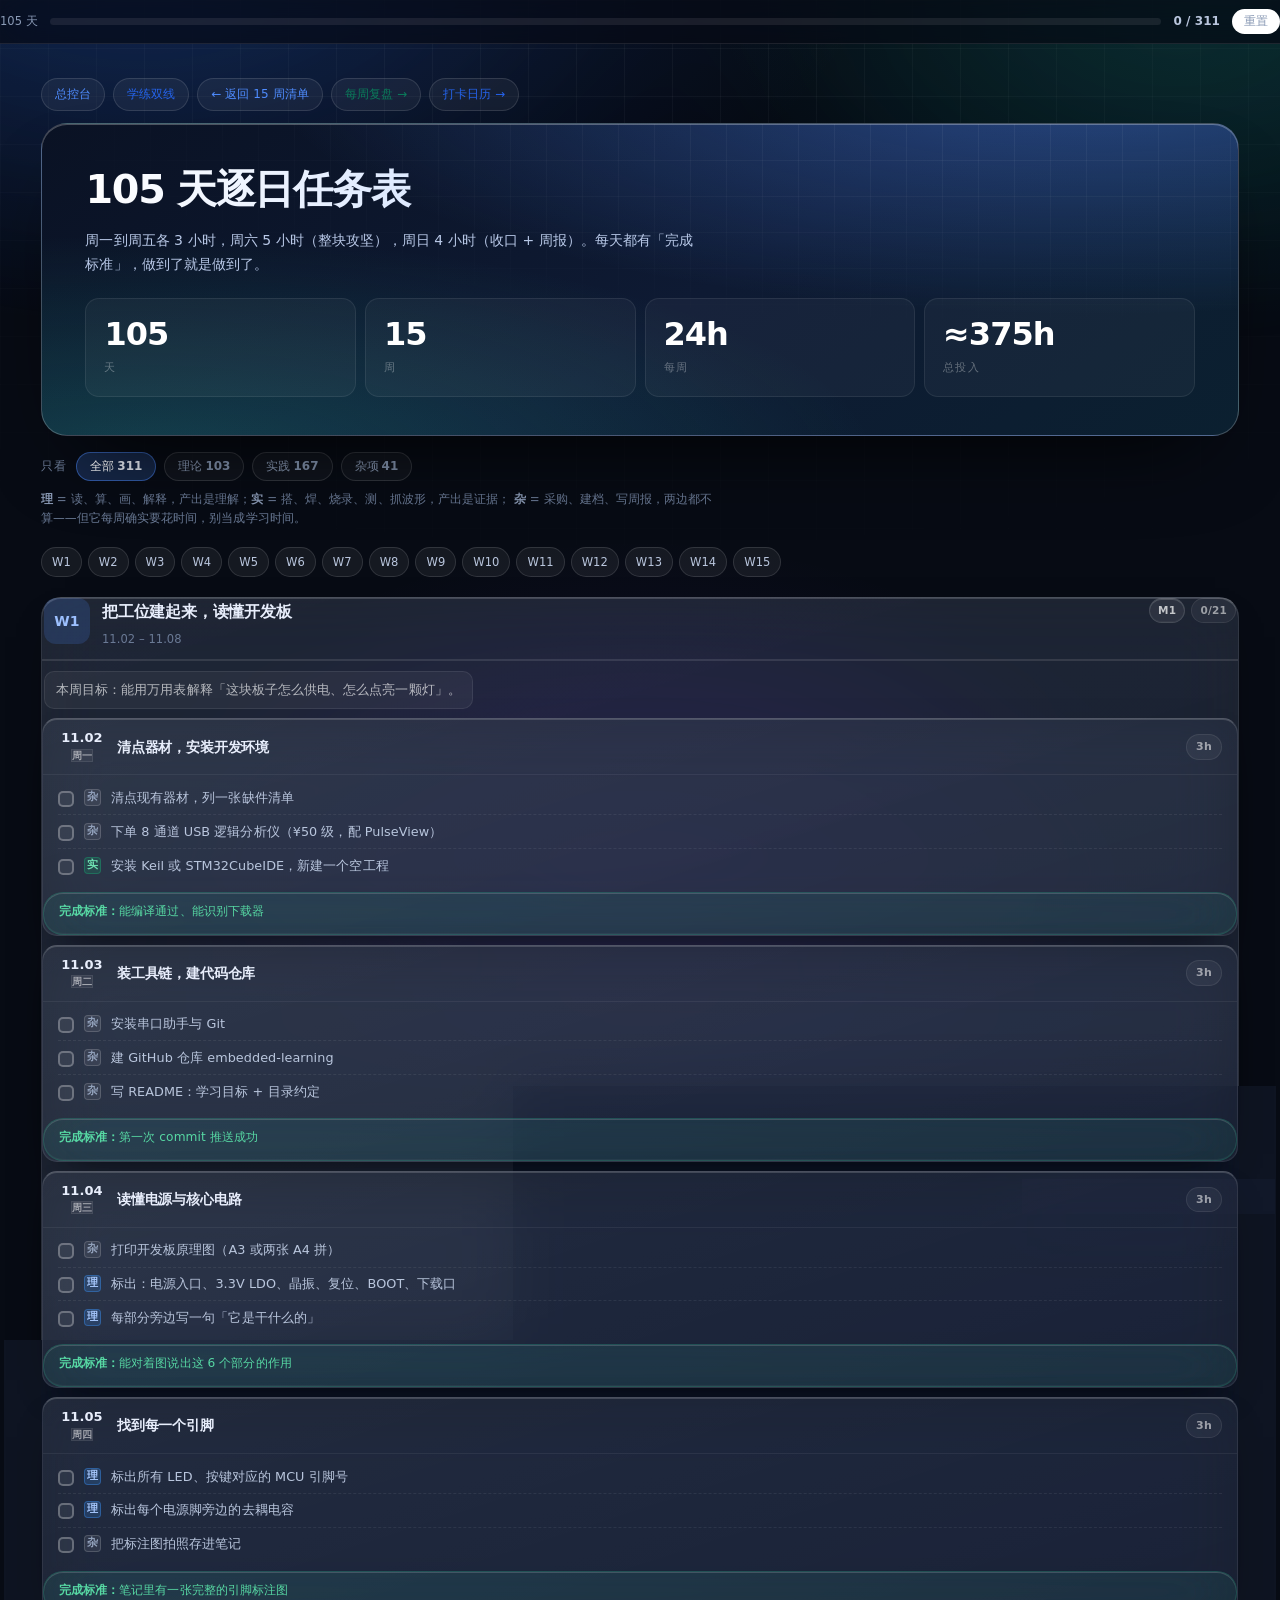
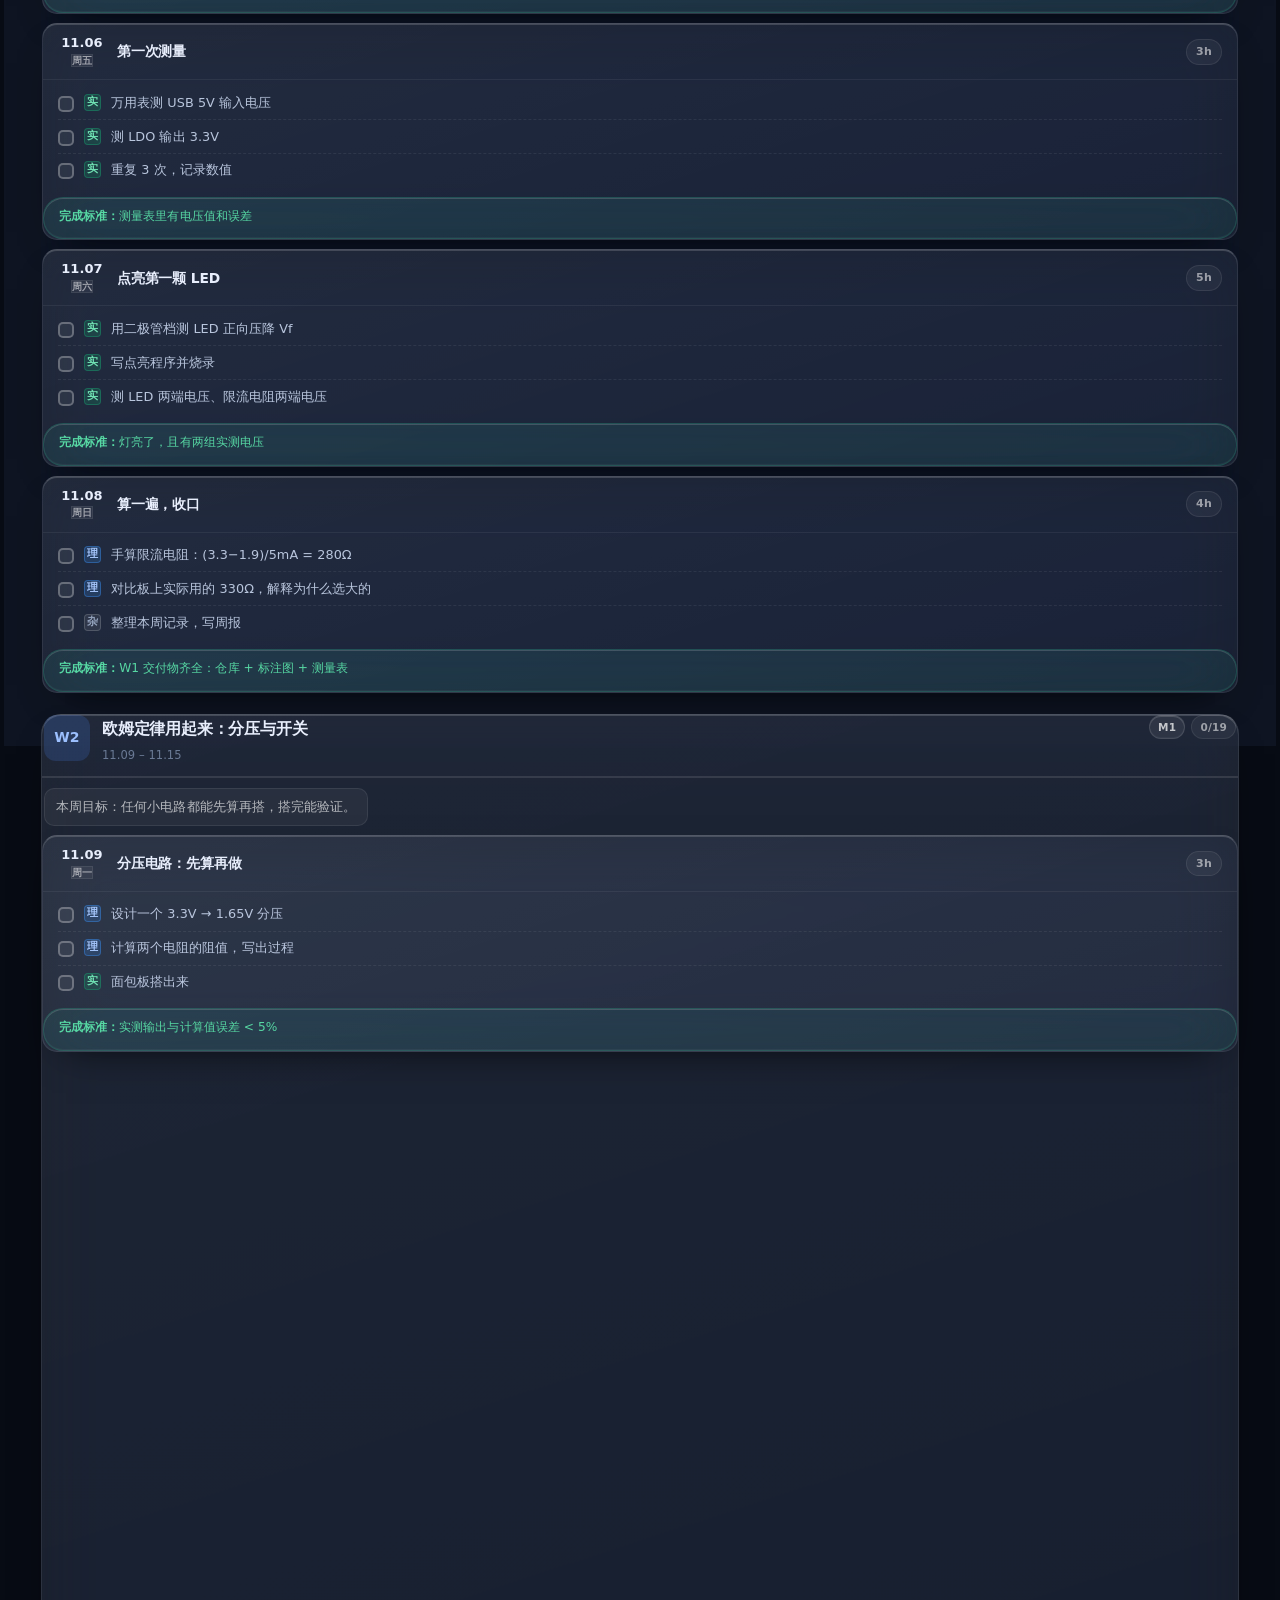
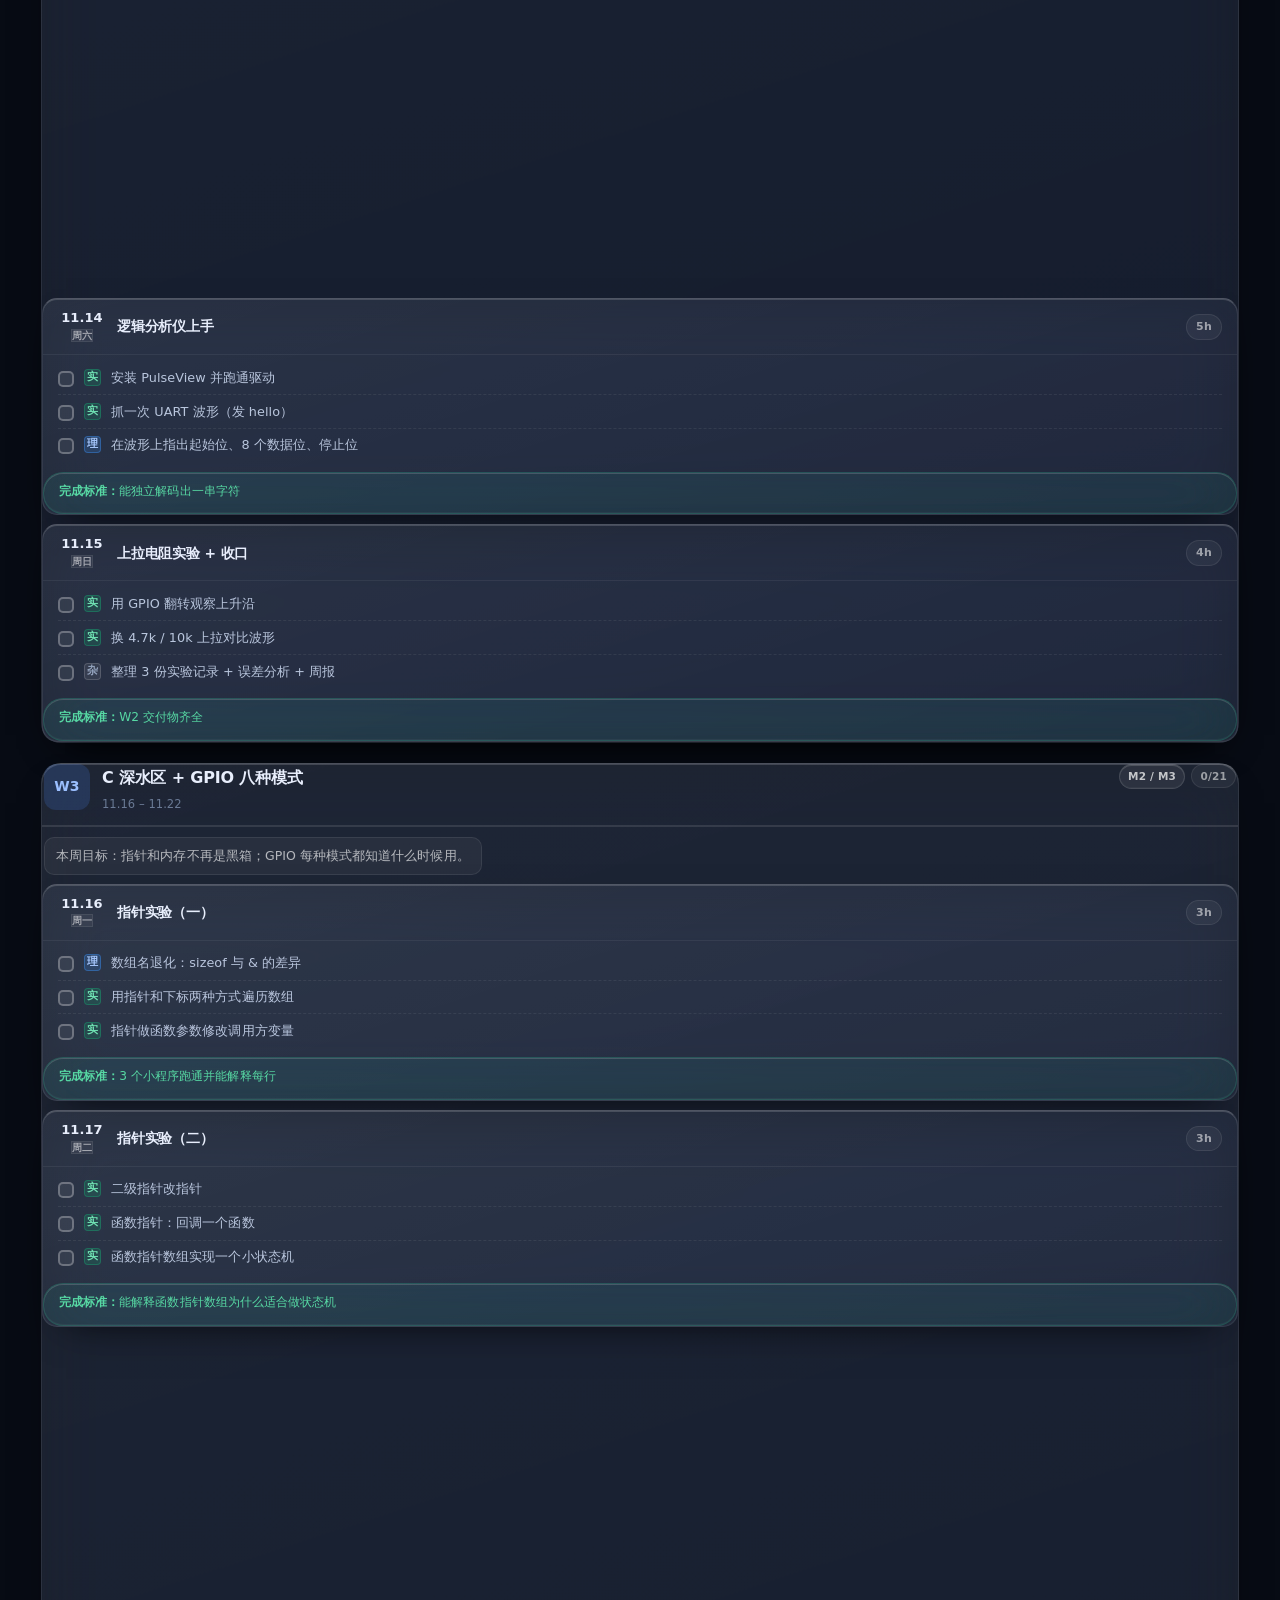
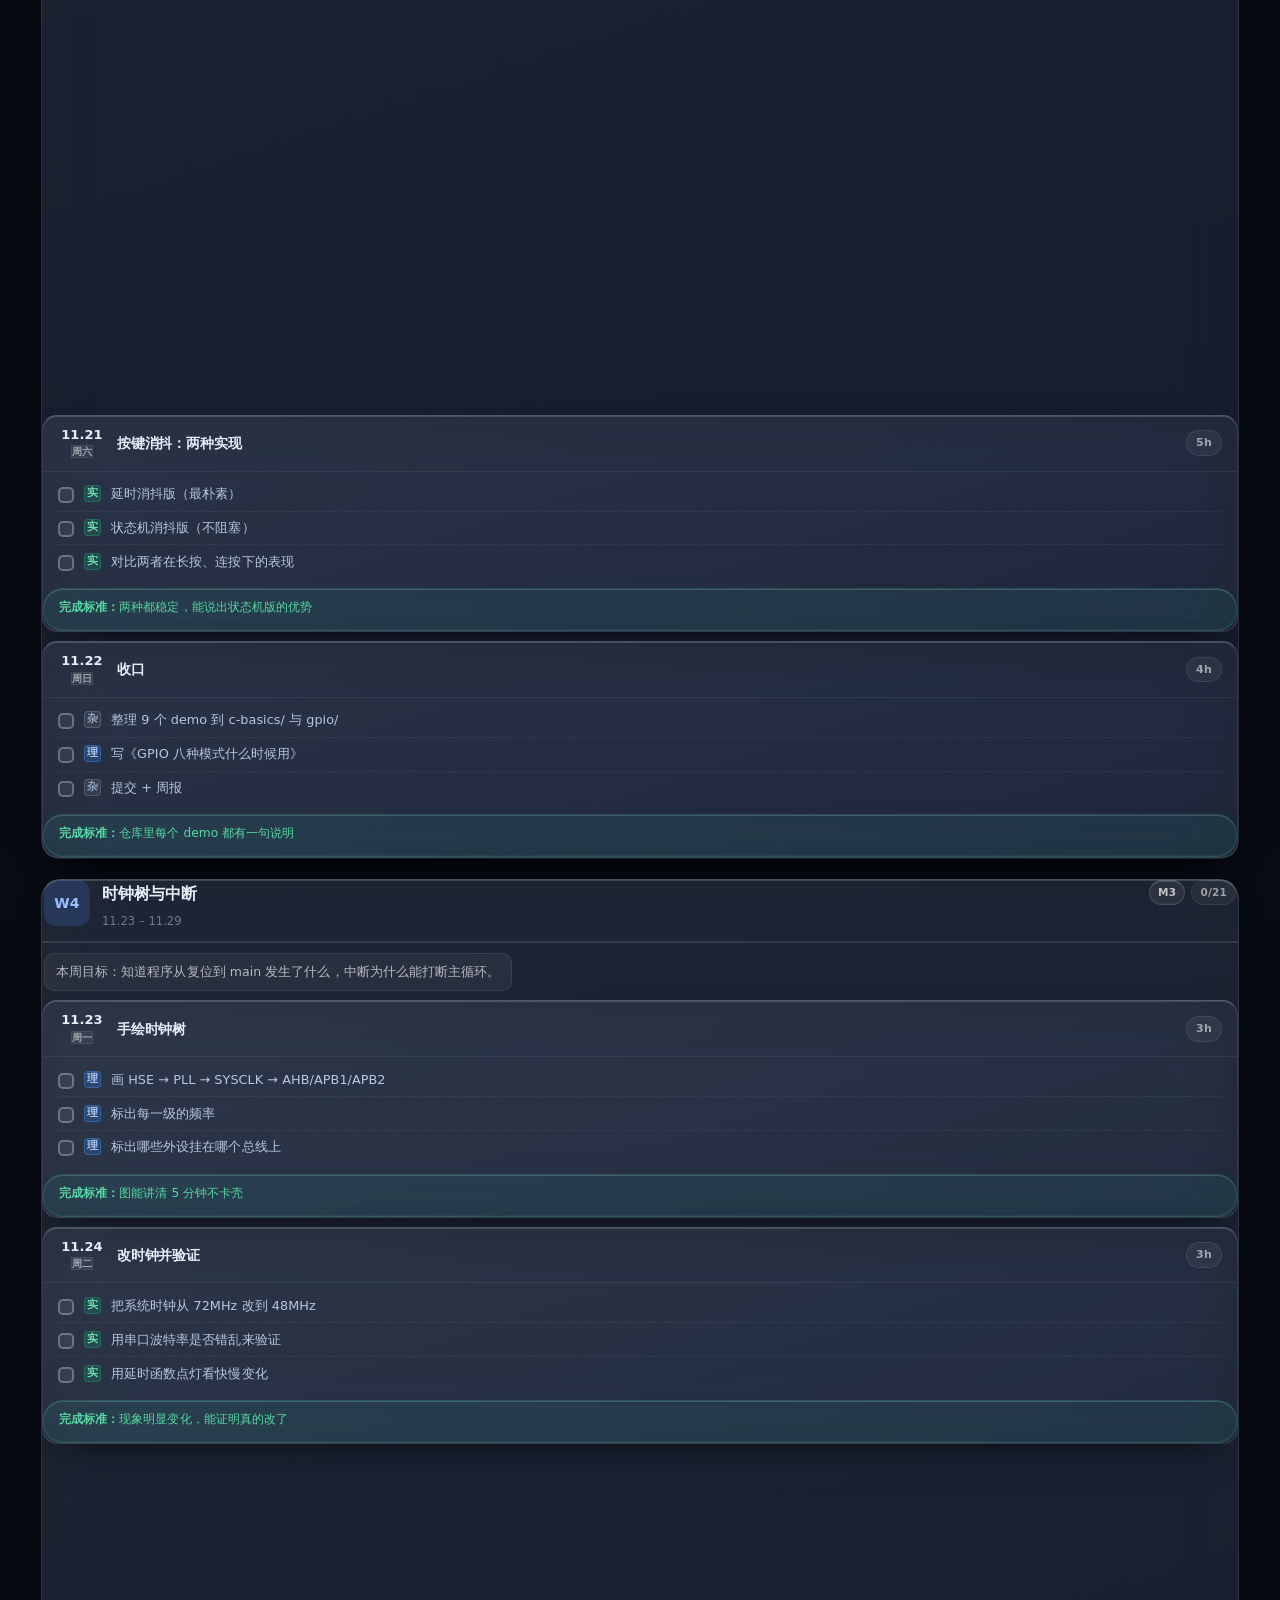
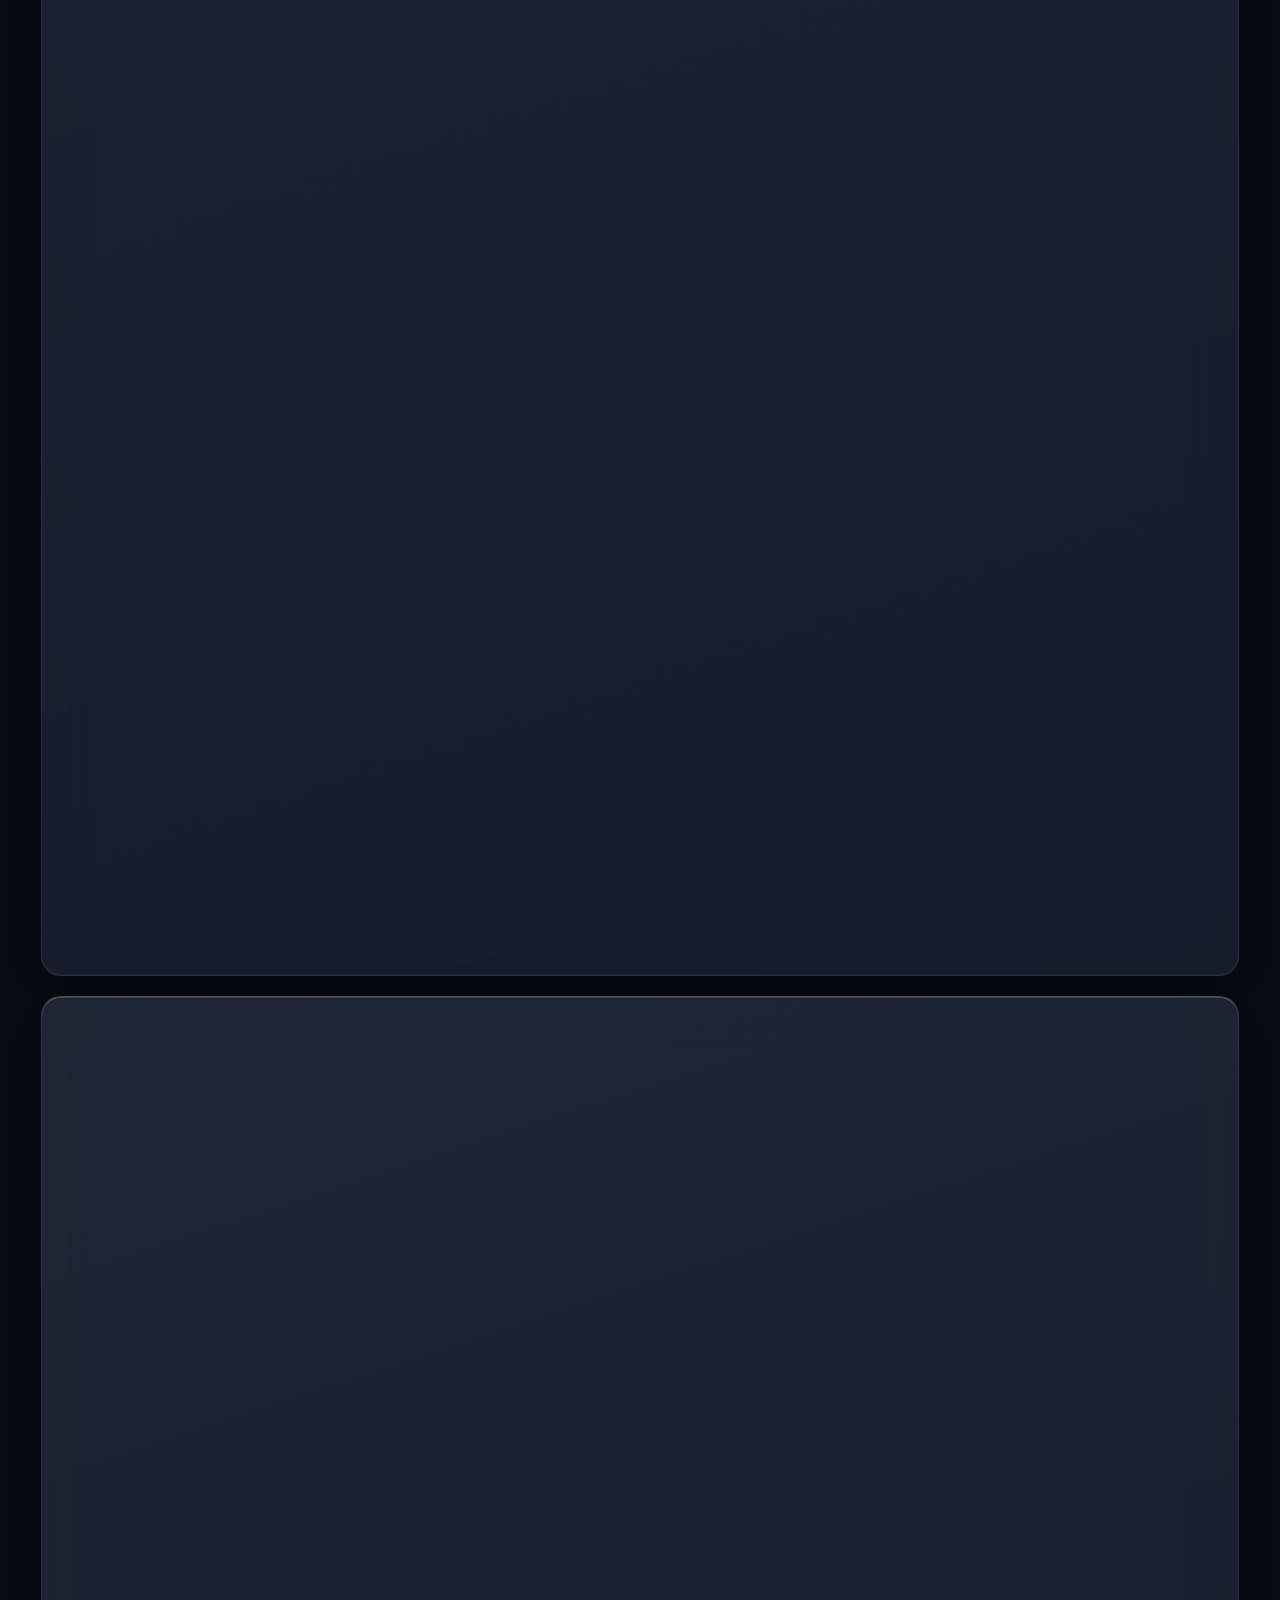
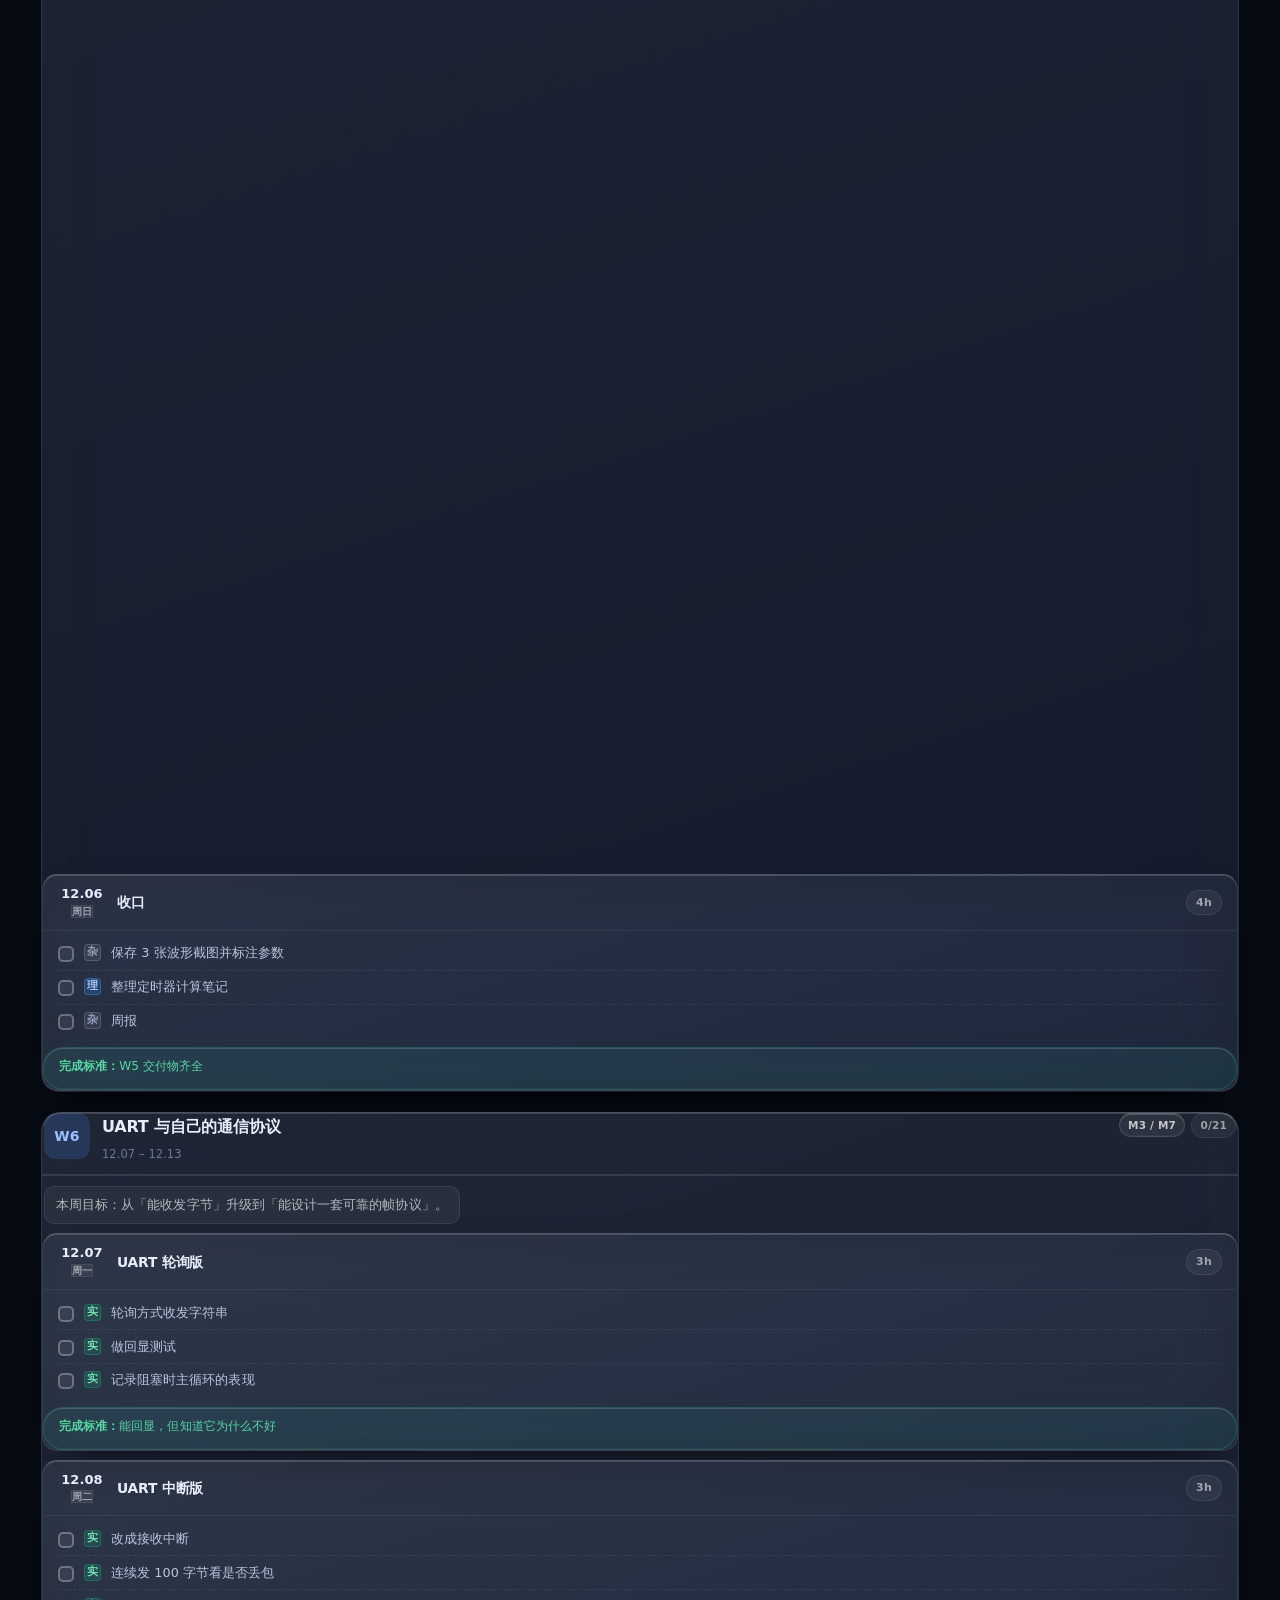
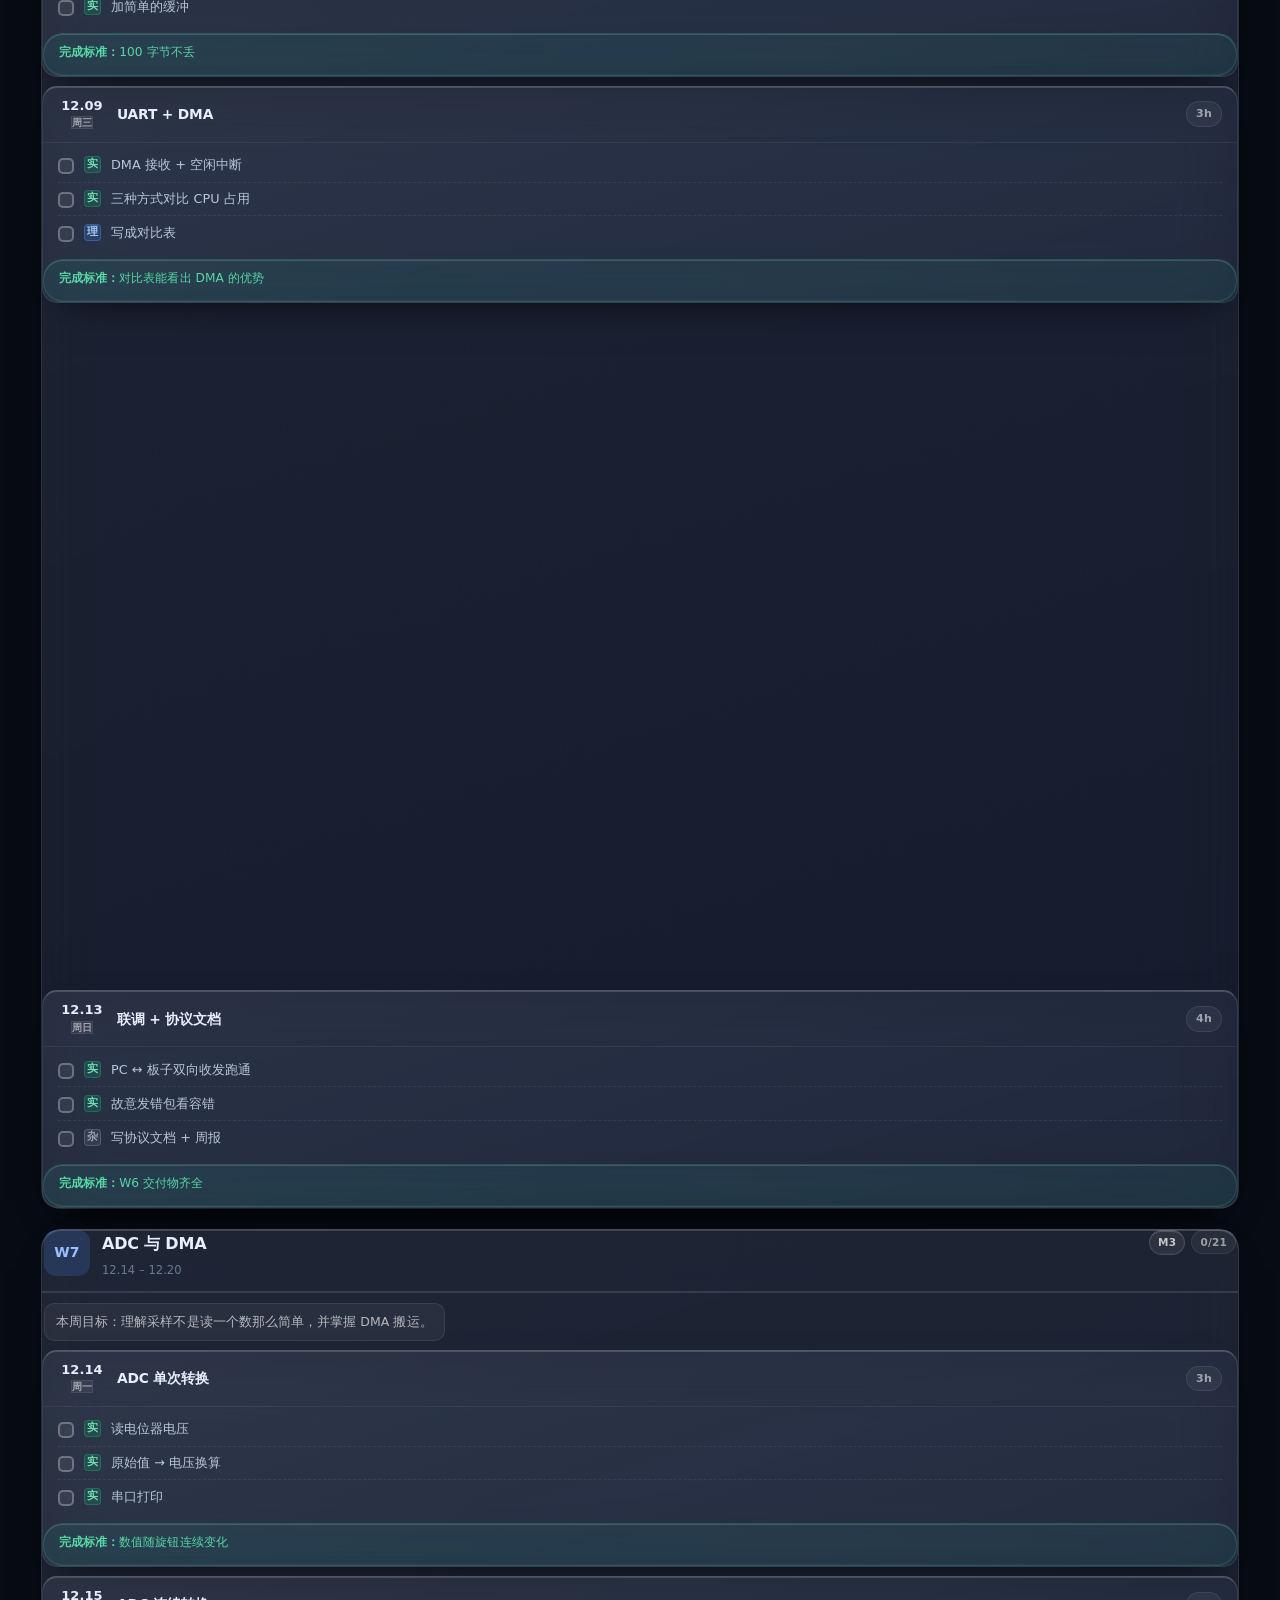
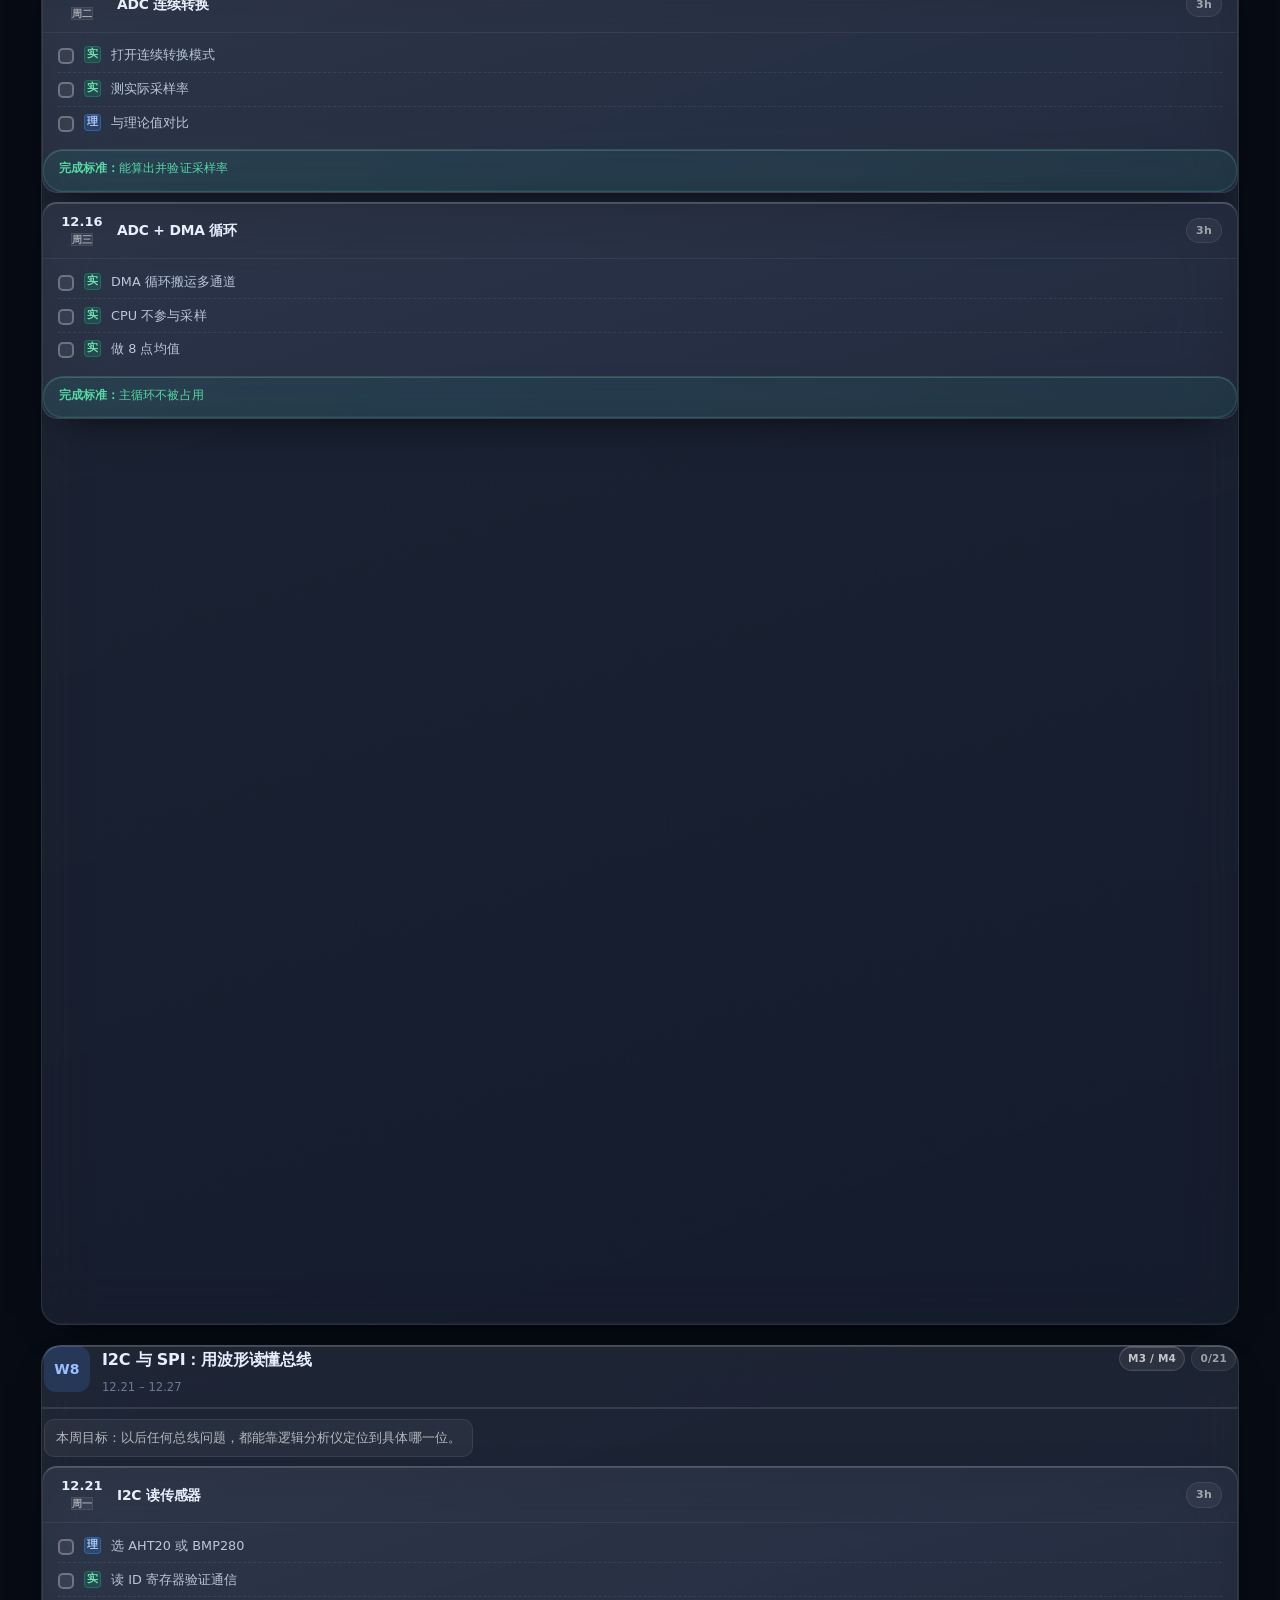
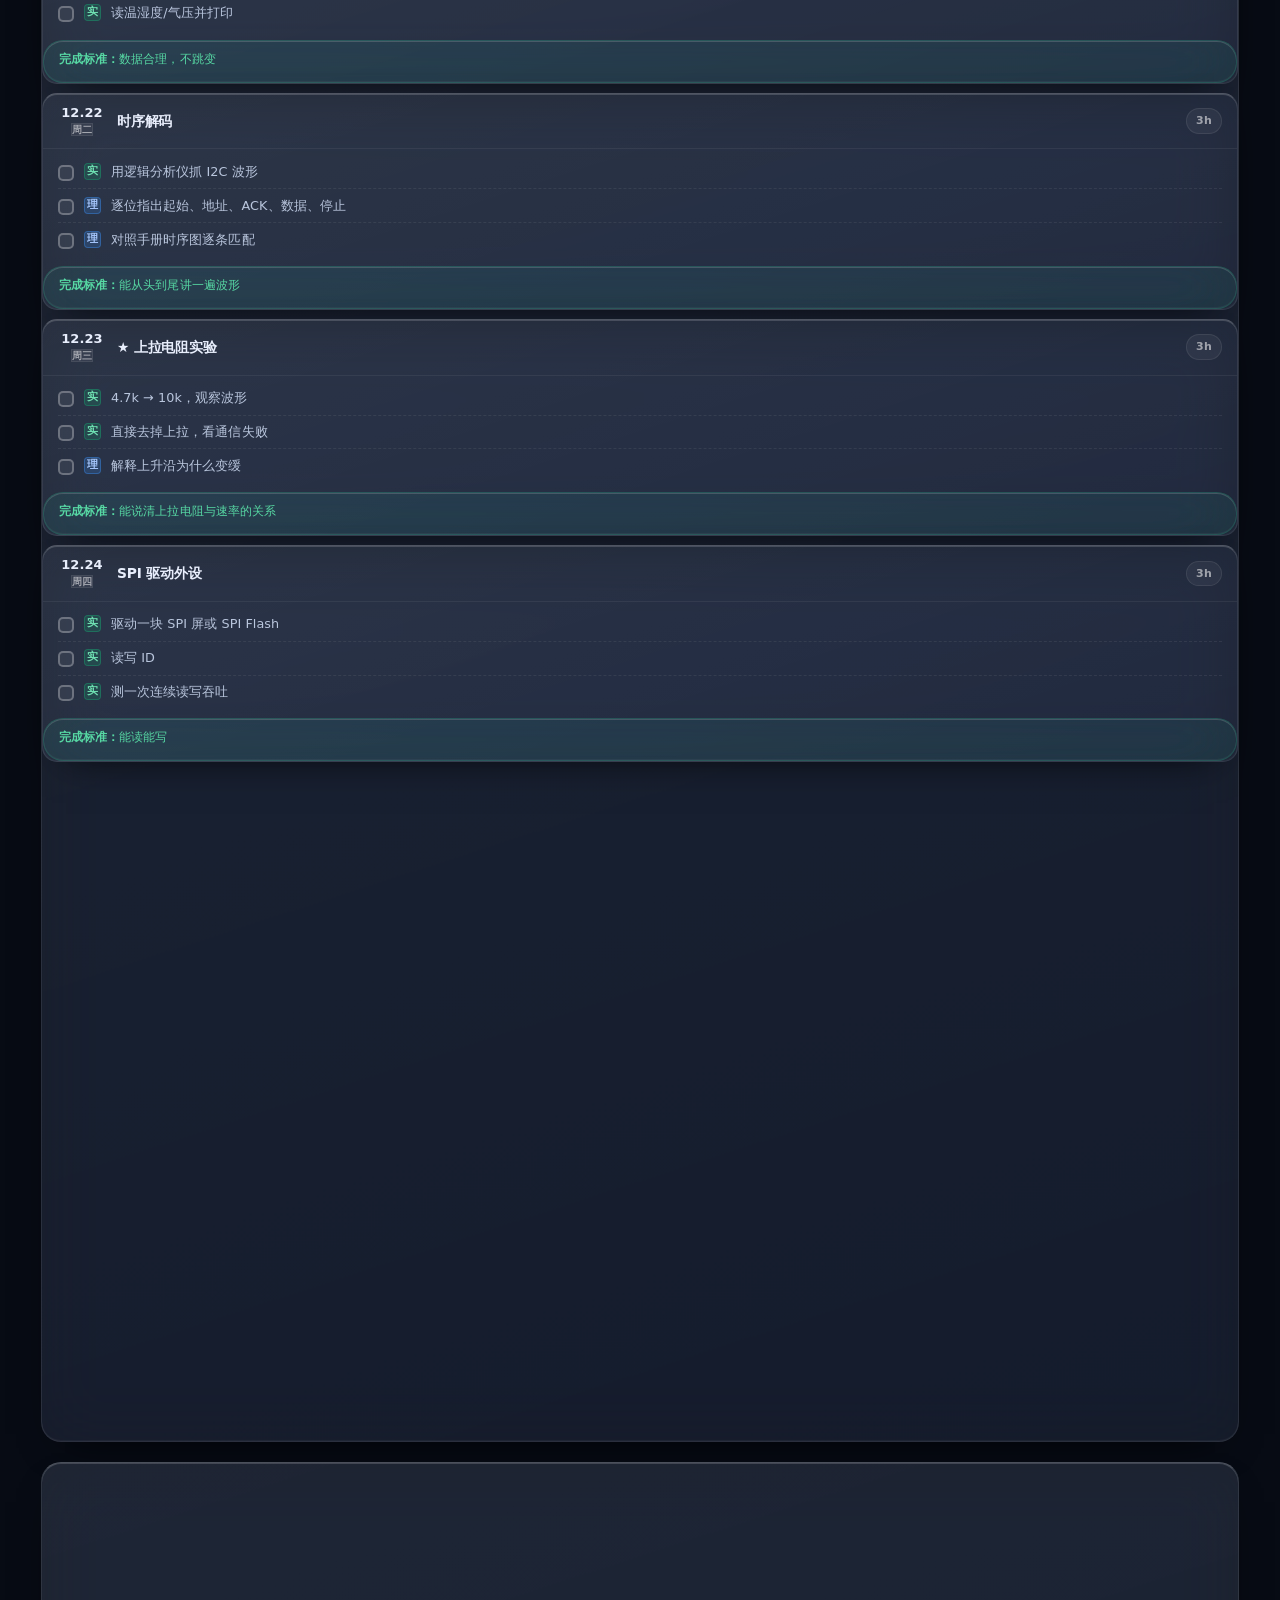
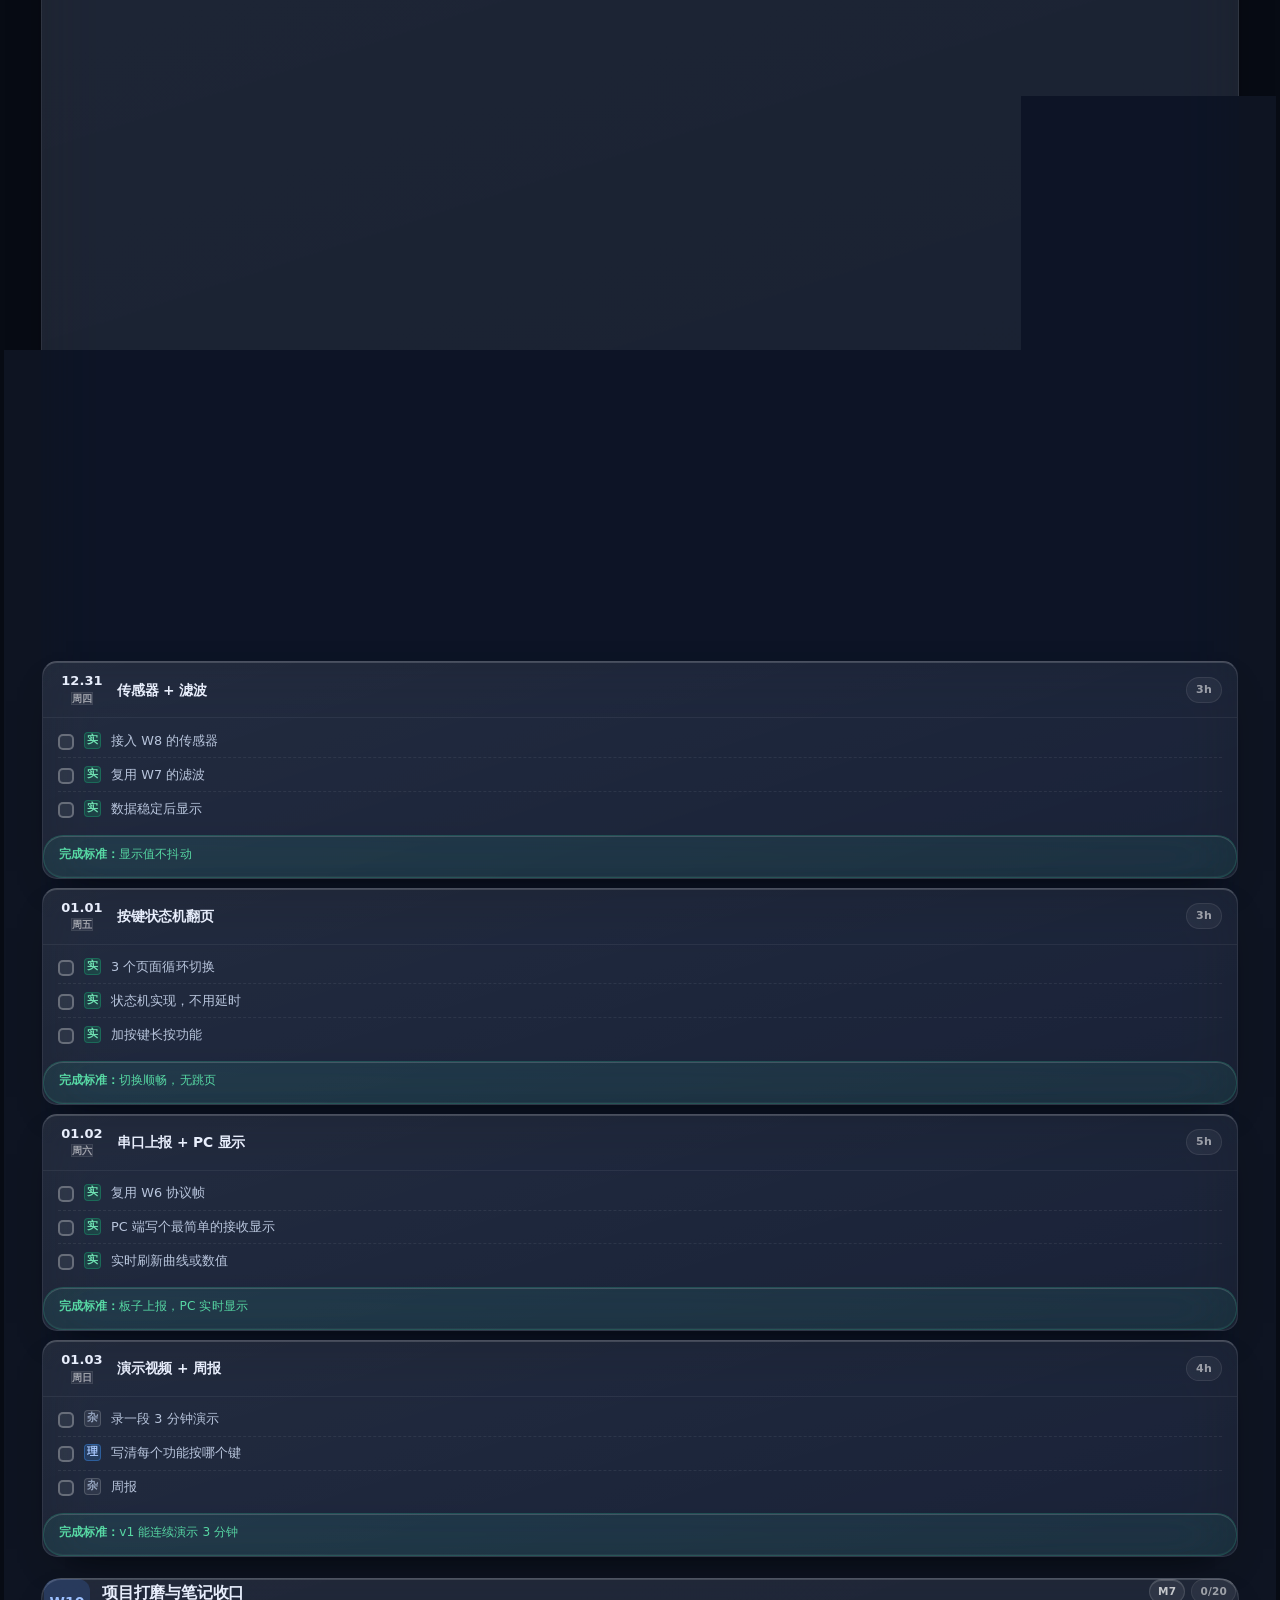
==== commit dd128362: "修复所有页面横向溢出，首页补齐统计栏布局并挂上站点图标 .wrap 用 width:100% 加左右内边距却没有 box-sizing:border-box， 导致每个页面右侧被撑出约 90px 的横" ====
--- a/105天逐日任务表.html
+++ b/105天逐日任务表.html
@@ -150,7 +150,8 @@
     .day{box-shadow:none}
   }
 </style>
-  <link rel="stylesheet" href="assets/theme.css">
+  <link rel="icon" href="favicon.ico">
+<link rel="stylesheet" href="assets/theme.css">
 </head>
 <body>
 
--- a/assets/theme.css
+++ b/assets/theme.css
@@ -114,6 +114,8 @@
   max-width:none !important;
   margin:0 !important;
   padding:34px clamp(18px,3.2vw,68px) 96px !important;
+  /* 没有这行时 width:100% + 左右 padding 会把页面撑出横向滚动条 */
+  box-sizing:border-box !important;
 }
 .app{
   width:100% !important;
